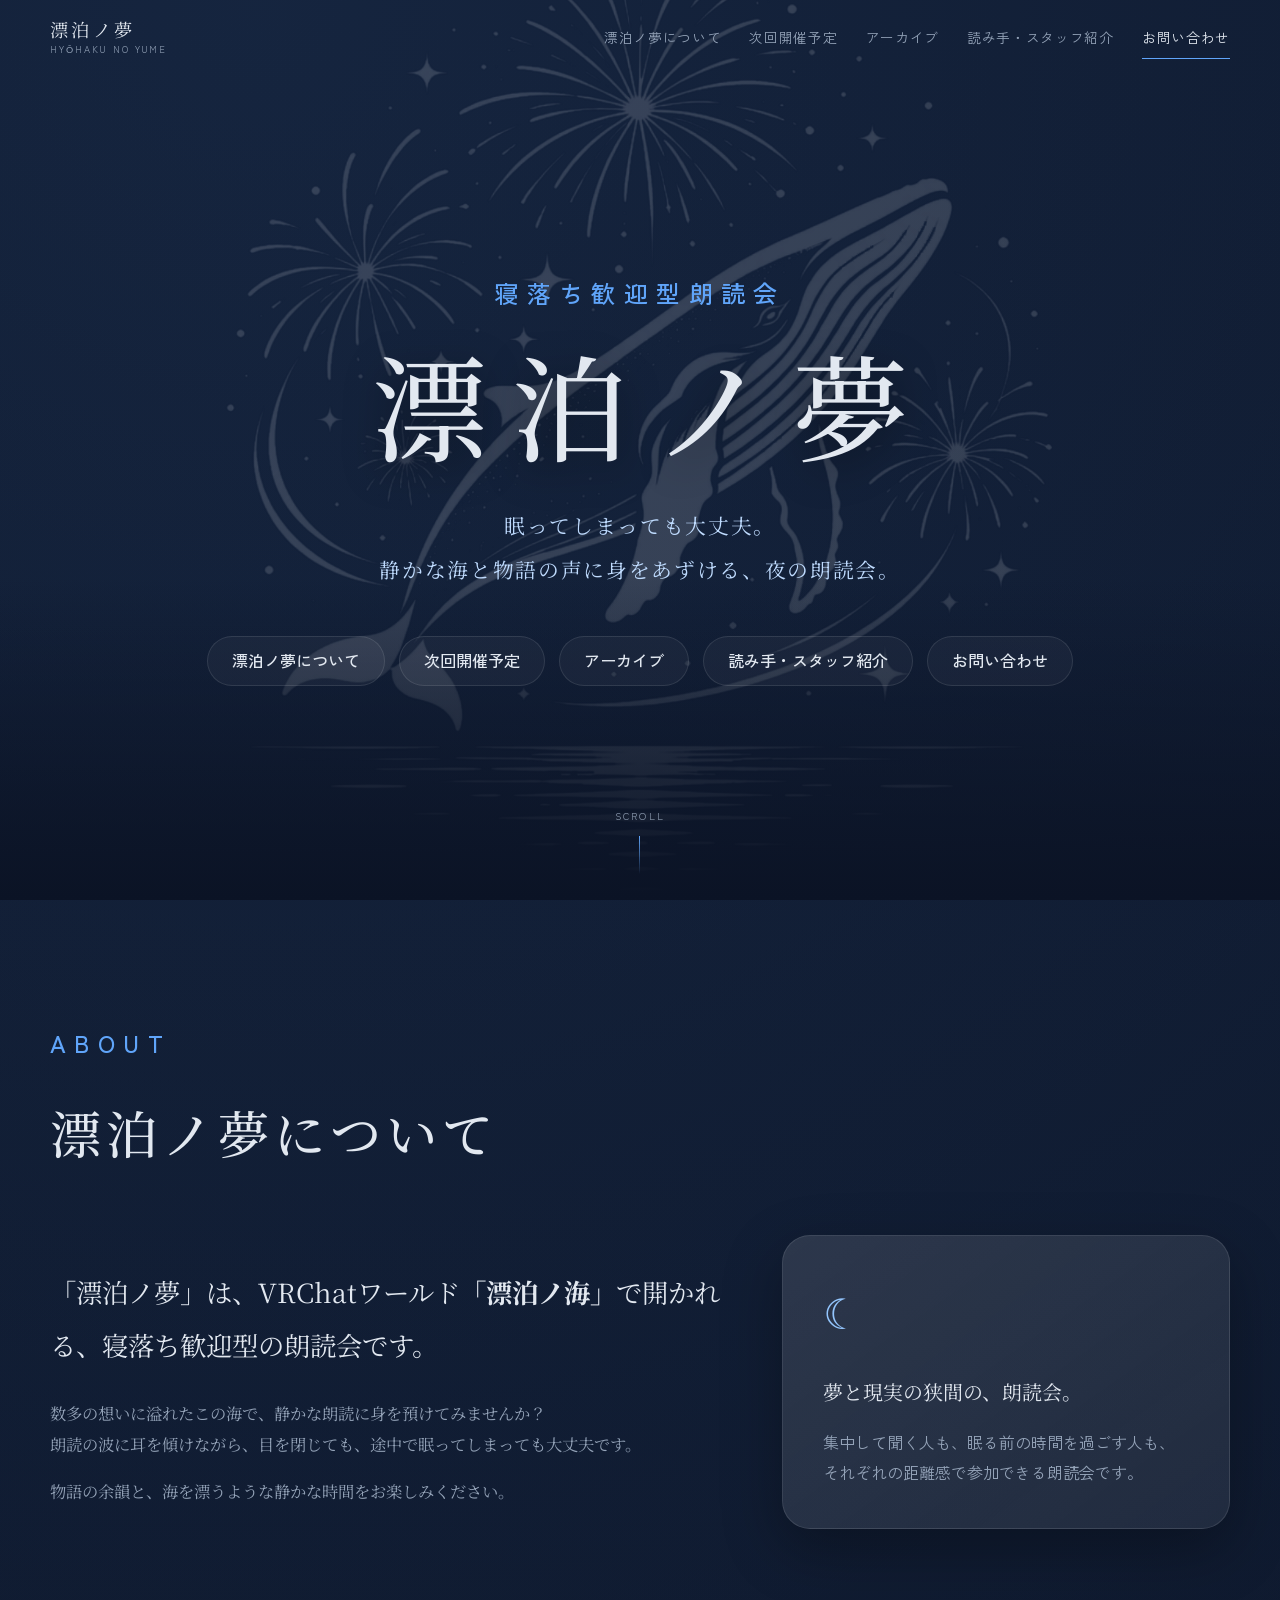
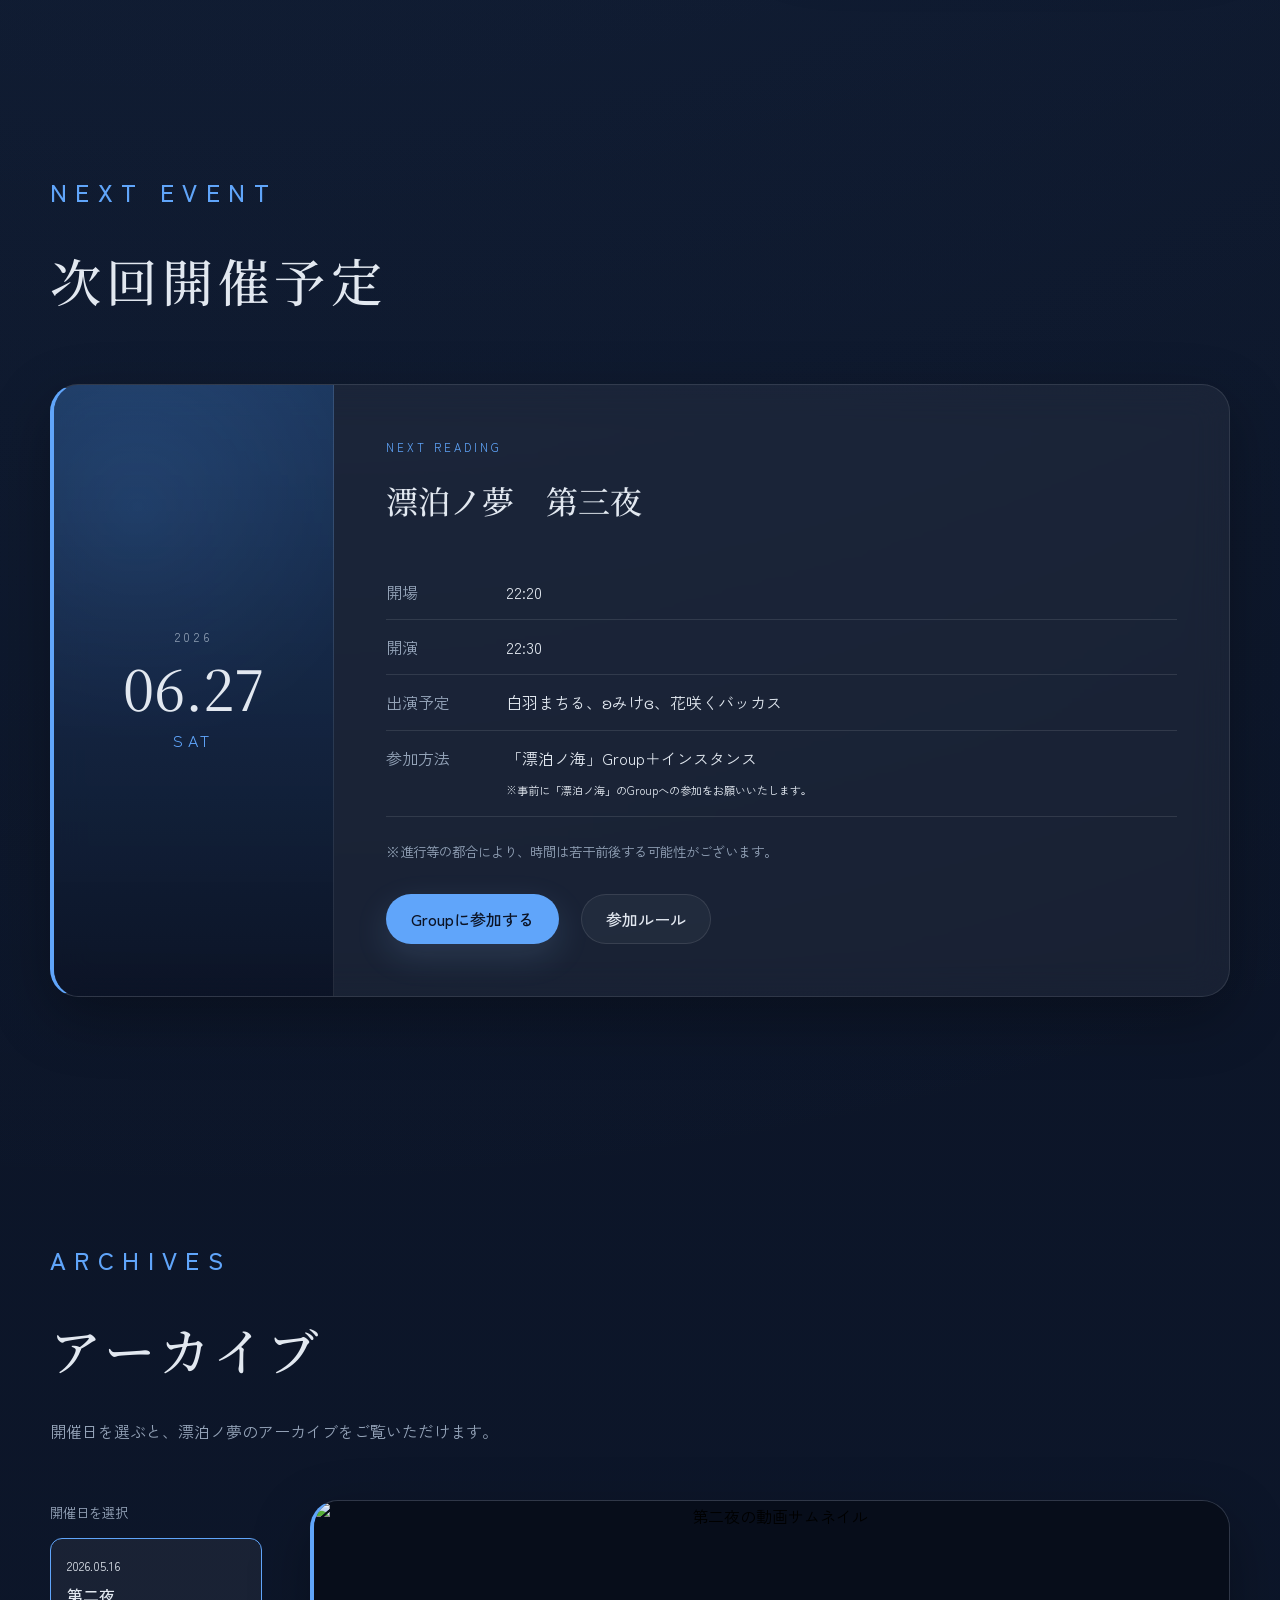
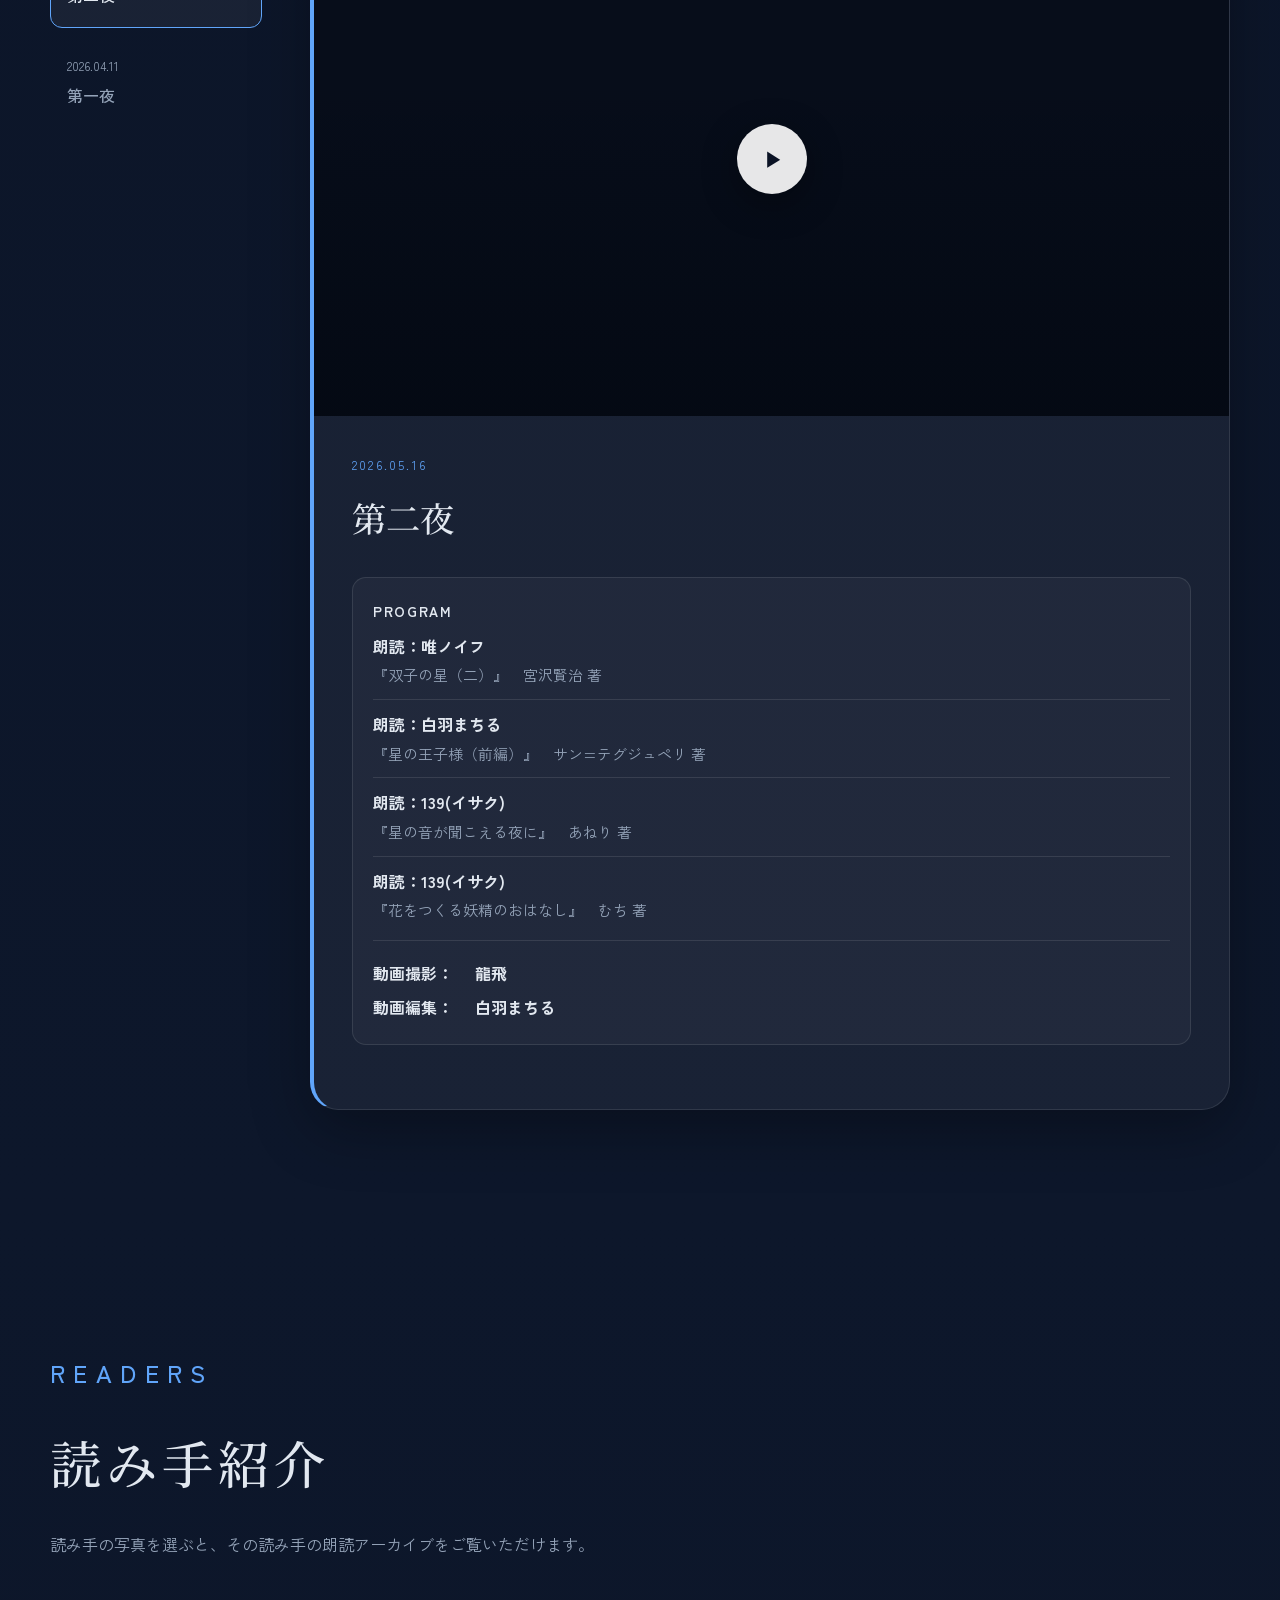
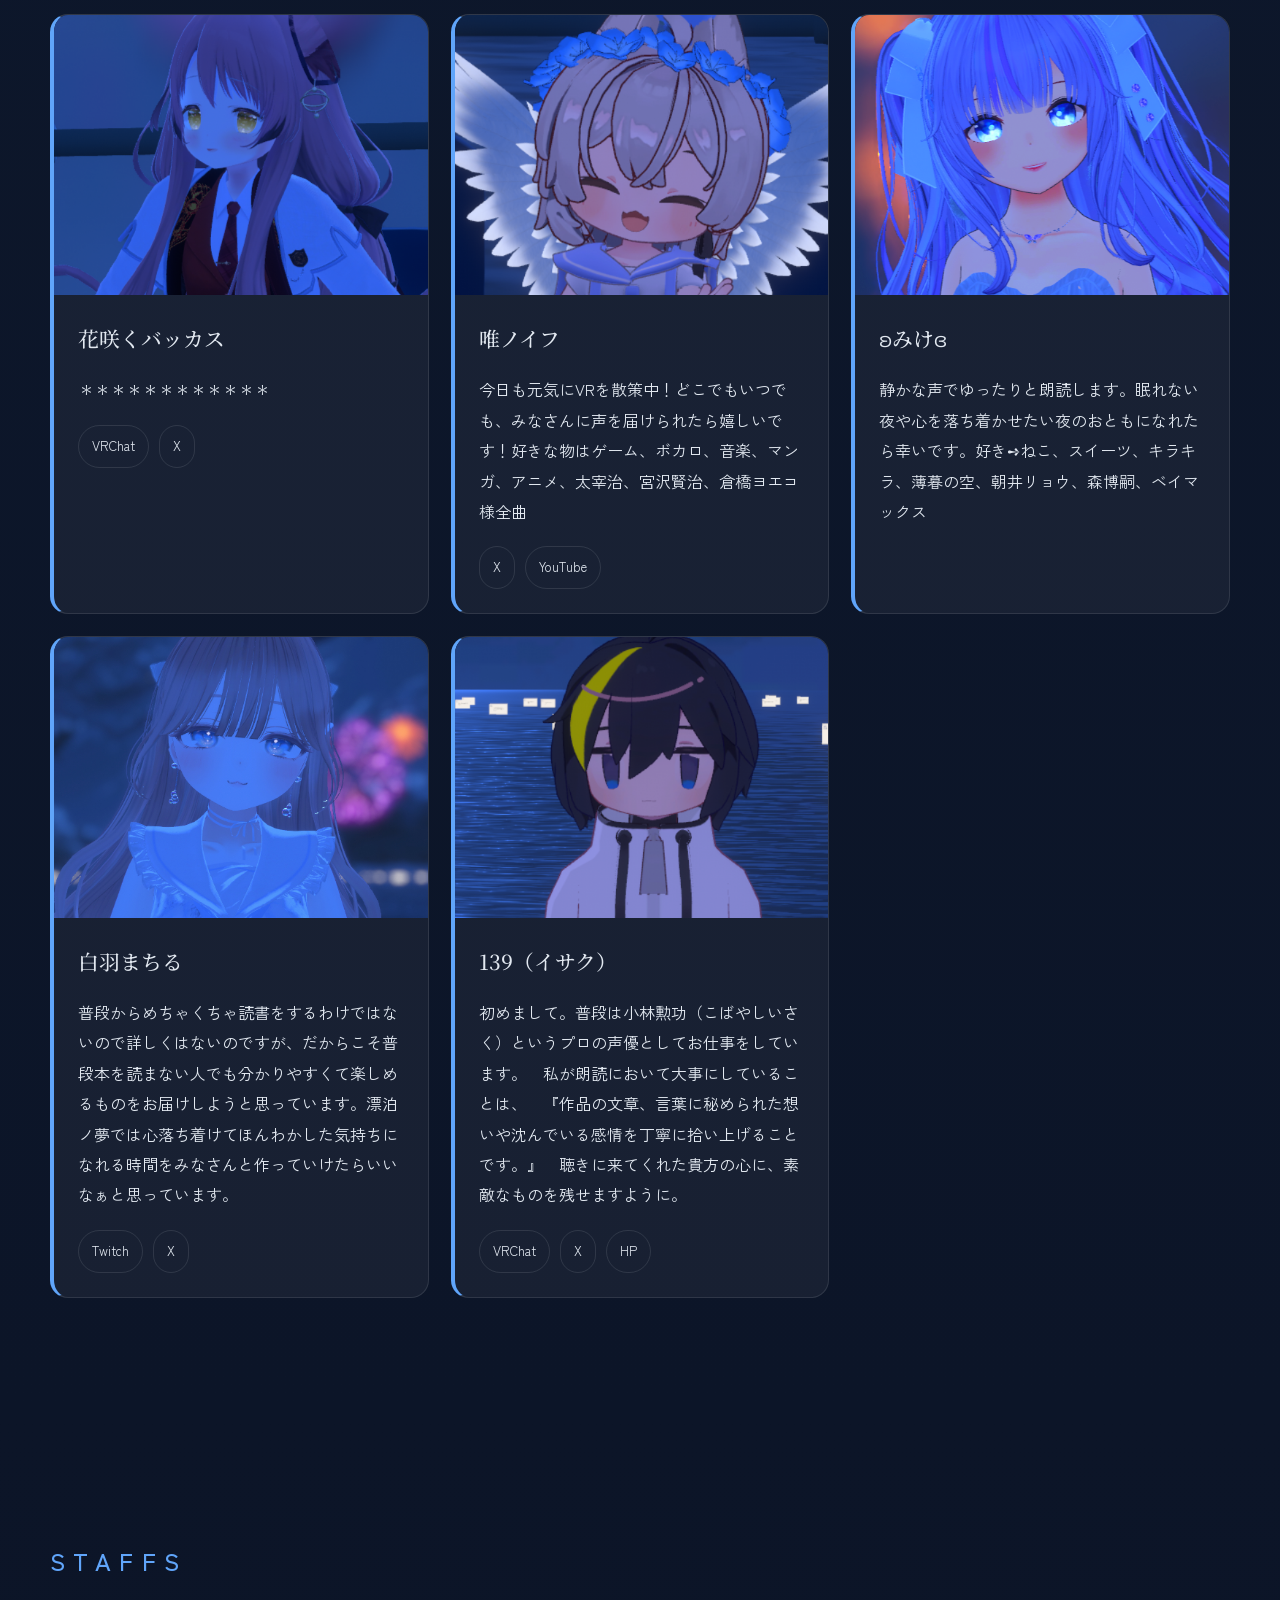
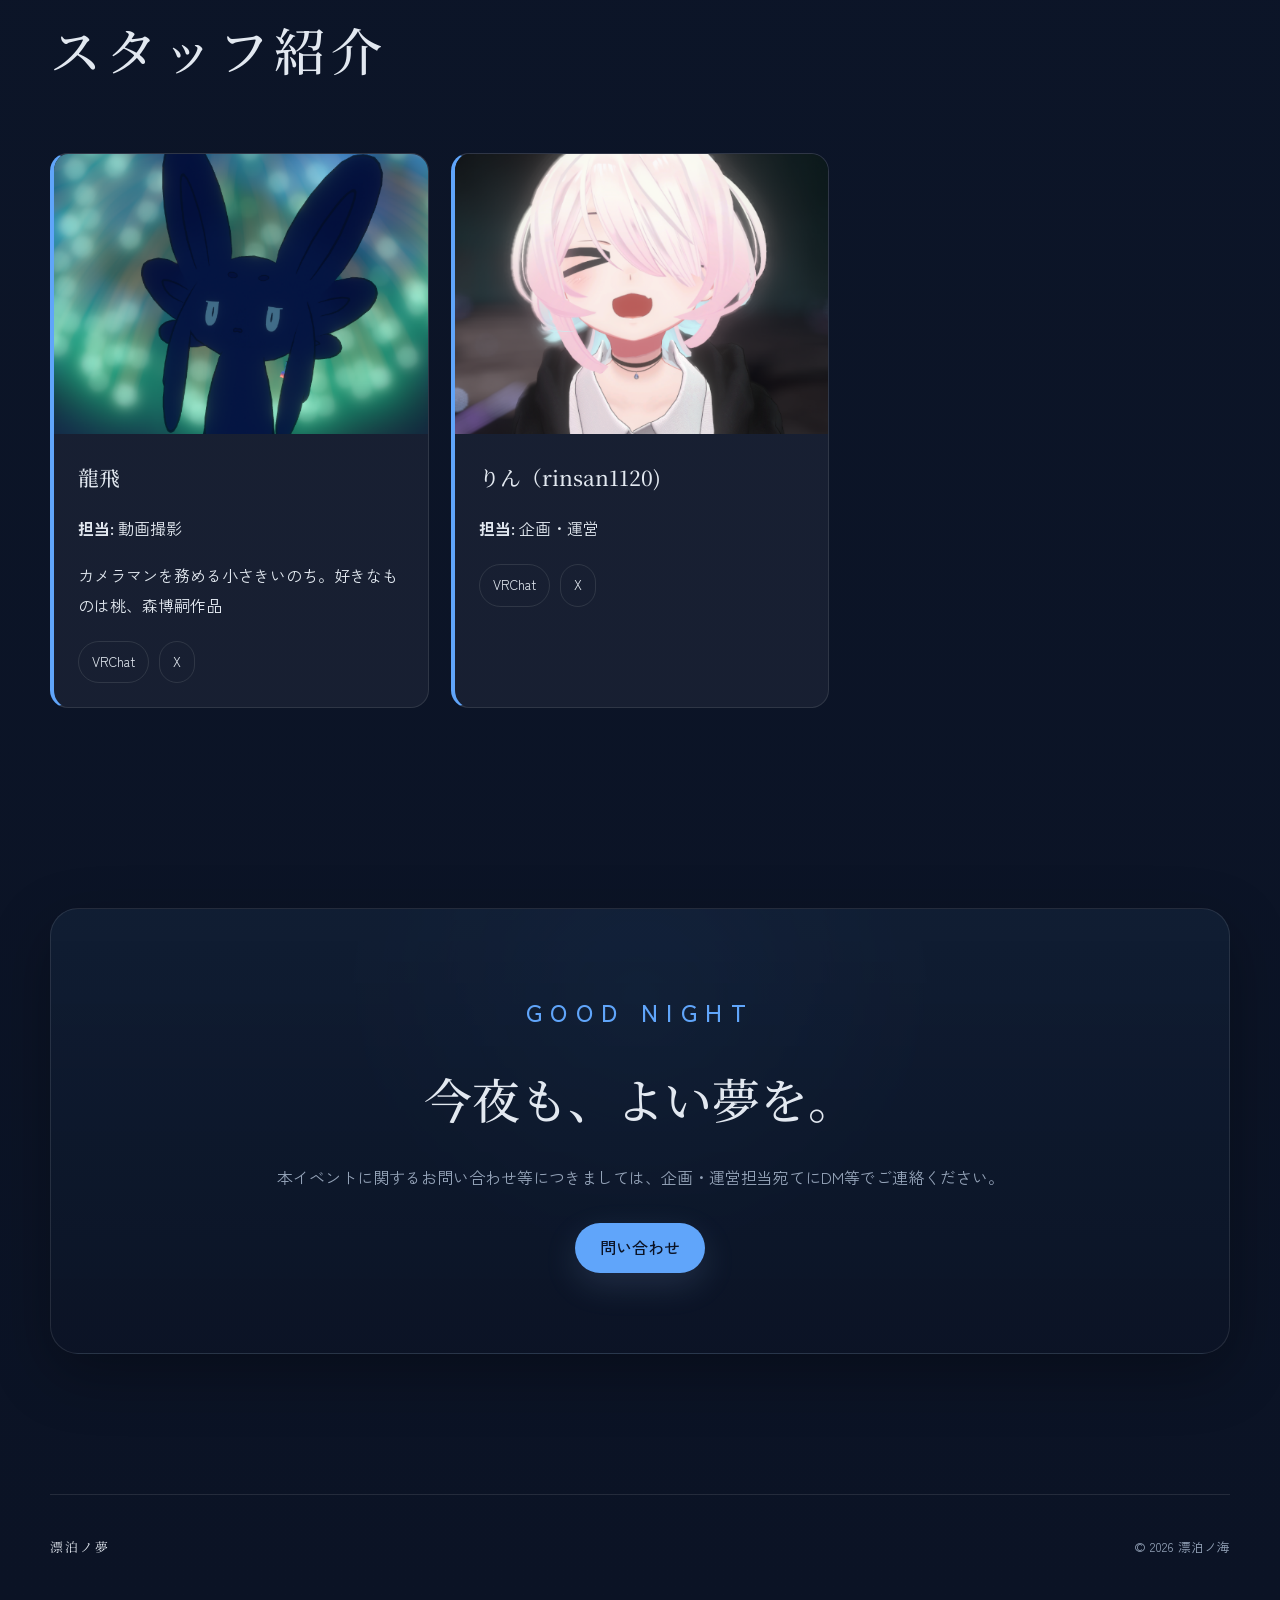
==== index.html @ 019c32ec "Update index.html" ====
<!DOCTYPE html>
<html lang="ja">
<head>
  <meta charset="UTF-8">
  <meta name="viewport" content="width=device-width, initial-scale=1">
  <meta name="description" content="寝落ち歓迎型朗読会『漂泊ノ夢』。VRChatの静かな夜に、物語と声を届ける朗読イベントです。">
  <meta name="theme-color" content="#08101f">

  <meta property="og:title" content="寝落ち歓迎型朗読会　漂泊ノ夢">
  <meta property="og:description" content="眠ってしまっても大丈夫。静かな夜に、物語と声を届ける朗読会。">
  <meta property="og:type" content="website">
  <meta property="og:image" content="assets/og-image.jpg">

  <title>寝落ち歓迎型朗読会　漂泊ノ夢</title>

  <link rel="preconnect" href="https://fonts.googleapis.com">
  <link rel="preconnect" href="https://fonts.gstatic.com" crossorigin>
  <link href="https://fonts.googleapis.com/css2?family=Noto+Serif+JP:wght@400;500;600&family=Zen+Kaku+Gothic+New:wght@400;500;700&display=swap" rel="stylesheet">

  <link rel="stylesheet" href="styles.css">
  <script type="module" src="script.js"></script>
</head>

<body>
  <header class="site-header" id="top">
    <div class="header-inner">
      <a class="site-logo" href="#top" aria-label="漂泊ノ夢 トップへ">
        <span class="site-logo__main">漂泊ノ夢</span>
        <span class="site-logo__sub">HYŌHAKU NO YUME</span>
      </a>

      <button
        class="menu-button"
        id="menuButton"
        type="button"
        aria-expanded="false"
        aria-controls="globalNav"
        aria-label="メニューを開く"
      >
        <span></span>
        <span></span>
        <span></span>
      </button>

      <nav class="global-nav" id="globalNav" aria-label="メインメニュー">
        <a href="#about">漂泊ノ夢について</a>
        <a href="#next-event">次回開催予定</a>
        <a href="#archives">アーカイブ</a>
        <a href="#casts">読み手・スタッフ紹介</a>
        <a href="#contact">お問い合わせ</a>
      </nav>
    </div>
  </header>

  <main id="main-content">
    <section class="hero" aria-labelledby="heroTitle">
    <img src="assets/logo.png" alt="" class="hero-logo-bg">
    <div class="hero__content">
        <p class="eyebrow">寝落ち歓迎型朗読会</p>

        <h1 id="heroTitle">漂泊ノ夢</h1>

        <p class="hero__copy">
        眠ってしまっても大丈夫。<br>
        静かな海と物語の声に身をあずける、夜の朗読会。
        </p>

        <div class="hero__actions">
        <a class="button button--ghost" href="#about">
            漂泊ノ夢について
        </a>          
        <a class="button button--ghost" href="#next-event">
            次回開催予定
        </a>

        <a class="button button--ghost" href="#archives">
            アーカイブ
        </a>

        <a class="button button--ghost" href="#casts">
            読み手・スタッフ紹介
        </a>

        <a class="button button--ghost" href="#contact">
            お問い合わせ
        </a>
        </div>
    </div>

    <a class="scroll-guide" href="#about" aria-label="朗読会についてへ移動">
        <span>SCROLL</span>
        <span class="scroll-guide__line"></span>
    </a>

    </section>

    <section class="section section--about reveal" id="about" aria-labelledby="aboutTitle">
      <div class="section-heading">
        <p class="section-heading__en">ABOUT</p>
        <h2 id="aboutTitle">漂泊ノ夢について</h2>
      </div>

      <div class="about-grid">
        <div class="about-copy">
          <p class="lead">
            「漂泊ノ夢」は、VRChatワールド<strong>「漂泊ノ海」</strong>で開かれる、寝落ち歓迎型の朗読会です。
          </p>
          <p>
            数多の想いに溢れたこの海で、静かな朗読に身を預けてみませんか？<br>
            朗読の波に耳を傾けながら、目を閉じても、途中で眠ってしまっても大丈夫です。
          </p>
          <p>
            物語の余韻と、海を漂うような静かな時間をお楽しみください。
          </p>
        </div>

        <div class="concept-card">
          <span class="concept-card__icon" aria-hidden="true">☾</span>
          <p class="concept-card__title">夢と現実の狭間の、朗読会。</p>
          <p>
            集中して聞く人も、眠る前の時間を過ごす人も、
            それぞれの距離感で参加できる朗読会です。
          </p>
        </div>
      </div>
    </section>

    <section class="section section--event reveal" id="next-event" aria-labelledby="eventTitle">
      <div class="section-heading">
        <p class="section-heading__en">NEXT EVENT</p>
        <h2 id="eventTitle">次回開催予定</h2>
      </div>

      <article class="event-card">
        <div class="event-card__date" aria-label="開催日">
          <span class="event-card__year">2026</span>
          <span class="event-card__day">06.27</span>
          <span class="event-card__weekday">SAT</span>
        </div>

        <div class="event-card__body">
          <p class="event-card__status">NEXT READING</p>
          <h3>漂泊ノ夢　第三夜</h3>

          <dl class="event-details">
            <div>
              <dt>開場</dt>
              <dd>22:20</dd>
            </div>
            <div>
              <dt>開演</dt>
              <dd>22:30</dd>
            </div>
            <div>
              <dt>出演予定</dt>
              <dd>白羽まちる、ʚみけɞ、花咲くバッカス</dd>
            </div>
            <div>
              <dt>参加方法</dt>
              <dd>「漂泊ノ海」Group＋インスタンス<br>
                <span class="subtitle">※事前に「漂泊ノ海」のGroupへの参加をお願いいたします。</span></dd>
            </div>
          </dl>

          <p class="event-card__note">
            ※進行等の都合により、時間は若干前後する可能性がございます。
          </p>

          <div class="event-card__actions">
            <a
              class="button button--primary"
              href="https://vrc.group/HYOHAK.5005"
              target="_blank"
              rel="noopener noreferrer"
            >
              Groupに参加する
            </a>
            <button
              class="button button--ghost"
              id="openRulesButton"
              type="button"
            >
              参加ルール
            </button>
          </div>
        </div>
      </article>
    </section>

    <section class="section section--archives reveal" id="archives" aria-labelledby="archivesTitle">
      <div class="section-heading">
        <p class="section-heading__en">ARCHIVES</p>
        <h2 id="archivesTitle">アーカイブ</h2>
        <p class="section-heading__description">
          開催日を選ぶと、漂泊ノ夢のアーカイブをご覧いただけます。
        </p>
      </div>

      <div class="archive-layout">
        <div class="archive-picker">
          <p class="archive-picker__label">開催日を選択</p>

          <div
            class="archive-list"
            id="archiveList"
            aria-label="過去イベント一覧"
          ></div>

          <div class="archive-scroll-guide" aria-hidden="true">
            <span>SCROLL</span>
            <span class="archive-scroll-guide__line"></span>
          </div>
        </div>

        <article class="archive-feature" id="archiveFeature">
          <button class="video-thumbnail" id="openVideoButton" type="button" aria-label="動画を再生">
            <img id="archiveThumbnail" src="" alt="">
            <span class="video-thumbnail__overlay"></span>
            <span class="video-thumbnail__play" aria-hidden="true">▶</span>
          </button>

          <div class="archive-feature__body">
            <p class="archive-feature__date" id="archiveDate"></p>
            <h3 id="archiveTitle"></h3>

            <div class="archive-program" id="archiveProgram"></div>
          </div>
        </article>
      </div>
    </section>

    <section class="section section--casts reveal" id="casts" aria-labelledby="castsTitle">
      <div class="section-heading">
        <p class="section-heading__en">READERS</p>
        <h2 id="castsTitle">読み手紹介</h2>
        <p class="section-heading__description">
          読み手の写真を選ぶと、その読み手の朗読アーカイブをご覧いただけます。
        </p>
      </div>

      <div class="cast-grid" id="castGrid"></div>
    </section>

    <section class="section section--staffs reveal" id="staffs" aria-labelledby="staffsTitle">
      <div class="section-heading">
        <p class="section-heading__en">STAFFS</p>
        <h2 id="staffsTitle">スタッフ紹介</h2>
      </div>

      <div class="staff-grid" id="staffGrid"></div>
    </section>

    <section class="section section--closing reveal" aria-labelledby="closingTitle" id="contact">
      <div class="closing-panel">
        <p class="section-heading__en">GOOD NIGHT</p>
        <h2 id="closingTitle">今夜も、よい夢を。</h2>
        <p>
          本イベントに関するお問い合わせ等につきましては、企画・運営担当宛てにDM等でご連絡ください。
        </p>
        <a
          class="button button--primary"
          href="https://x.com/rinsan11201"
          target="_blank"
          rel="noopener noreferrer"
        >
          問い合わせ
        </a>
      </div>
    </section>
  </main>

  <footer class="site-footer">
    <a href="#top">漂泊ノ夢</a>
    <p>© 2026 漂泊ノ海</p>
  </footer>

  <dialog class="video-modal" id="videoModal" aria-labelledby="videoModalTitle">
    <div class="video-modal__inner">
      <div class="video-modal__header">
        <h2 id="videoModalTitle">朗読会アーカイブ</h2>
        <button id="closeVideoButton" class="modal-close" type="button" aria-label="動画を閉じる">×</button>
      </div>
      <div class="video-frame">
        <iframe
          id="videoFrame"
          src=""
          title="漂泊ノ夢 朗読会アーカイブ"
          allow="accelerometer; autoplay; clipboard-write; encrypted-media; gyroscope; picture-in-picture; web-share"
          allowfullscreen
        ></iframe>
      </div>
    </div>
  </dialog>

  <dialog
    class="reader-archive-modal"
    id="readerArchiveModal"
    aria-labelledby="readerArchiveModalTitle"
  >
    <div class="reader-archive-modal__inner">
      <div class="reader-archive-modal__header">
        <h2 id="readerArchiveModalTitle"></h2>
        <button
          id="closeReaderArchiveButton"
          class="modal-close"
          type="button"
          aria-label="読み手別朗読アーカイブを閉じる"
        >
          ×
        </button>
      </div>

      <div
        class="reader-archive-player"
        id="readerArchivePlayer"
      ></div>

      <div
        class="reader-archive-detail"
        id="readerArchiveDetail"
      ></div>

      <div
        class="reader-archive-selector"
        id="readerArchiveSelector"
        hidden
      >
        <h3>朗読作品を選ぶ</h3>
        <div
          class="reader-archive-list"
          id="readerArchiveList"
        ></div>
      </div>
    </div>
  </dialog>

  <dialog
    class="rules-modal"
    id="rulesModal"
    aria-labelledby="rulesModalTitle"
  >
    <div class="rules-modal__inner">
      <div class="rules-modal__header">
        <div>
          <p class="rules-modal__eyebrow">PARTICIPATION RULES</p>
          <h2 id="rulesModalTitle">参加ルール</h2>
        </div>

        <button
          id="closeRulesButton"
          class="modal-close"
          type="button"
          aria-label="参加ルールを閉じる"
        >
          ×
        </button>
      </div>

      <div
        class="rules-modal__content"
        id="rulesModalContent"
      >
        <p class="rules-modal__loading">参加ルールを読み込んでいます。</p>
      </div>
    </div>
  </dialog>
</body>
</html>
---- styles.css ----
:root {
  /* 漂泊ノ海の既存サイトと共通の基本配色 */
  --bg-color: #0b1325;
  --text-main: #e2e8f0;
  --text-sub: #94a3b8;
  --accent-color: #60a5fa;
  --card-bg: rgba(255, 255, 255, 0.05);

  /* このサイト内で使用する別名 */
  --bg: var(--bg-color);
  --bg-soft: #101a2f;
  --panel: var(--card-bg);
  --panel-strong: #111c31;
  --text: var(--text-main);
  --line: rgba(255, 255, 255, 0.10);
  --accent: var(--accent-color);
  --accent-strong: #bfdbfe;
  --warm: #93c5fd;
  --shadow: 0 20px 60px rgba(0, 0, 0, 0.30);
  --radius-lg: 28px;
  --radius-md: 18px;
  --max-width: 1180px;
  --header-height: 76px;
}

* {
  box-sizing: border-box;
}

html {
  scroll-behavior: smooth;
  scroll-padding-top: calc(var(--header-height) + 24px);
}

body {
  margin: 0;
  background:
    radial-gradient(circle at 20% 0%, rgba(96, 165, 250, 0.12), transparent 35%),
    linear-gradient(180deg, var(--bg-color) 0%, #0d172b 55%, var(--bg-color) 100%);
  color: var(--text);
  font-family: "Zen Kaku Gothic New", sans-serif;
  line-height: 1.9;
}

body.menu-open {
  overflow: hidden;
}

a {
  color: inherit;
}

button,
select {
  font: inherit;
}

img {
  display: block;
  max-width: 100%;
}

.skip-link {
  position: fixed;
  top: 10px;
  left: 10px;
  z-index: 2000;
  padding: 10px 14px;
  transform: translateY(-160%);
  background: var(--text-main);
  color: var(--bg-color);
  border-radius: 8px;
}

.skip-link:focus {
  transform: translateY(0);
}

.site-header {
  position: fixed;
  top: 0;
  left: 0;
  width: 100%;
  z-index: 1000;
  height: var(--header-height);
  border-bottom: 1px solid transparent;
  transition: background 0.3s ease, border-color 0.3s ease, backdrop-filter 0.3s ease;
}

.site-header.is-scrolled {
  background: rgba(11, 19, 37, 0.86);
  border-color: var(--line);
  backdrop-filter: blur(18px);
}

.header-inner {
  width: min(calc(100% - 40px), var(--max-width));
  height: 100%;
  margin: 0 auto;
  display: flex;
  align-items: center;
  justify-content: space-between;
}

.site-logo {
  display: inline-flex;
  flex-direction: column;
  text-decoration: none;
  line-height: 1;
}

.site-logo__main {
  font-family: "Noto Serif JP", serif;
  font-size: 1.14rem;
  letter-spacing: 0.18em;
}

.site-logo__sub {
  margin-top: 7px;
  color: var(--text-sub);
  font-size: 0.58rem;
  letter-spacing: 0.22em;
}

.global-nav {
  display: flex;
  align-items: center;
  gap: 28px;
}

.global-nav a {
  position: relative;
  color: var(--text-sub);
  font-size: 0.86rem;
  text-decoration: none;
  letter-spacing: 0.05em;
  transition: color 0.25s ease;
}

.global-nav a::after {
  content: "";
  position: absolute;
  left: 0;
  bottom: -8px;
  width: 100%;
  height: 1px;
  background: var(--accent);
  transform: scaleX(0);
  transform-origin: right;
  transition: transform 0.25s ease;
}

.global-nav a:hover,
.global-nav a:focus-visible,
.global-nav a.is-active {
  color: var(--text);
}

.global-nav a:hover::after,
.global-nav a:focus-visible::after,
.global-nav a.is-active::after {
  transform: scaleX(1);
  transform-origin: left;
}

.menu-button {
  display: none;
  width: 44px;
  height: 44px;
  padding: 10px;
  border: 0;
  background: transparent;
  cursor: pointer;
}

.menu-button span {
  display: block;
  width: 100%;
  height: 1px;
  margin: 6px 0;
  background: var(--text);
  transition: transform 0.25s ease, opacity 0.25s ease;
}

.hero {
  position: relative;
  min-height: 100svh;
  display: grid;
  place-items: center;
  overflow: hidden;
  padding: calc(var(--header-height) + 70px) 24px 90px;
  isolation: isolate;
}
.text-rule-sub {
  color: var(--accent-strong);
  font-weight: 700;
  text-decoration: underline;
  text-underline-offset: 0.18em;
}
.hero::after {
  content: "";
  position: absolute;
  left: 0;
  right: 0;
  bottom: 0;
  height: 36%;
  z-index: 1;
  pointer-events: none;
  background: linear-gradient(180deg, transparent, var(--bg));
}

.hero-logo-bg {
  position: absolute;
  top: 50%;
  left: 50%;
  transform: translate(-50%, -50%) ; /* 中央に配置して大きめに */
  opacity: 0.15; /* 薄くしてタイトルを読みやすく */
  pointer-events: none; /* 背景画像をクリックできなくする */
  z-index: 0; /* hero__content の背後 */
  max-width: 90%;
  height: auto;
}

.hero__glow {
  position: absolute;
  z-index: -1;
  border-radius: 50%;
  filter: blur(20px);
  opacity: 0.25;
}

.hero__glow--one {
  width: 420px;
  height: 420px;
  top: 18%;
  left: 8%;
  background: var(--accent-color);
}

.hero__glow--two {
  width: 300px;
  height: 300px;
  right: 10%;
  bottom: 12%;
  background: #3b82f6;
}

.hero__content {
  position: relative;
  z-index: 2;
  width: min(920px, 100%);
  text-align: center;
}

.scroll-guide {
  z-index: 2;
}

.subtitle {
  font-size: 0.7em; /* 元のサイズの70%に調整 */
  font-weight: normal; /* 必要に応じて太字を解除 */
}
.eyebrow,
.section-heading__en {
  margin: 0 0 18px;
  color: var(--accent);
  font-size: 1.5rem;
  font-weight: 500;
  letter-spacing: 0.35em;
}

.hero h1 {
  margin: 0;
  font-family: "Noto Serif JP", serif;
  font-size: clamp(3.4rem, 9vw, 7.4rem);
  font-weight: 500;
  letter-spacing: 0.22em;
  text-indent: 0.22em;
  line-height: 1.2;
  text-shadow: 0 10px 40px rgba(0, 0, 0, 0.45);
}

.hero__copy {
  margin: 32px 0 0;
  color: var(--accent-strong);
  font-family: "Noto Serif JP", serif;
  font-size: clamp(1rem, 2vw, 1.3rem);
  letter-spacing: 0.08em;
  line-height: 2.1;
}

.hero__actions {
  margin-top: 44px;
  display: flex;
  justify-content: center;
  flex-wrap: wrap;
  gap: 14px;
}

.button {
  display: inline-flex;
  min-height: 50px;
  align-items: center;
  justify-content: center;
  padding: 0 24px;
  border: 1px solid transparent;
  border-radius: 999px;
  text-decoration: none;
  font-weight: 500;
  cursor: pointer;
  transition: transform 0.2s ease, background 0.2s ease, border-color 0.2s ease;
}

.button:hover {
  transform: translateY(-2px);
}

.button--primary {
  background: var(--accent-strong);
  color: var(--bg-color);
  box-shadow: 0 12px 34px rgba(157, 201, 255, 0.14);
}

.button--primary:hover {
  background: var(--text-main);
}

.button--ghost {
  background: rgba(255, 255, 255, 0.04);
  color: var(--text);
  border-color: var(--line);
}

.button--ghost:hover {
  background: rgba(255, 255, 255, 0.09);
  border-color: rgba(255, 255, 255, 0.28);
}

.scroll-guide {
  position: absolute;
  bottom: 26px;
  display: flex;
  flex-direction: column;
  align-items: center;
  gap: 10px;
  color: var(--text-sub);
  font-size: 0.62rem;
  letter-spacing: 0.22em;
  text-decoration: none;
}

.scroll-guide__line {
  width: 1px;
  height: 38px;
  background: linear-gradient(var(--accent), transparent);
  animation: scrollLine 1.8s ease-in-out infinite;
}

@keyframes scrollLine {
  0%, 100% { opacity: 0.35; transform: scaleY(0.65); transform-origin: top; }
  50% { opacity: 1; transform: scaleY(1); }
}

.section {
  width: min(calc(100% - 40px), var(--max-width));
  margin: 0 auto;
  padding: 120px 0;
}

.section-heading {
  margin-bottom: 54px;
}

.section-heading h2 {
  margin: 0;
  font-family: "Noto Serif JP", serif;
  font-size: clamp(2rem, 4vw, 3.2rem);
  font-weight: 500;
  letter-spacing: 0.1em;
}

.section-heading__description {
  max-width: 620px;
  margin: 18px 0 0;
  color: var(--text-sub);
}

.about-grid {
  display: grid;
  grid-template-columns: 1.2fr 0.8fr;
  gap: 60px;
  align-items: center;
}

.about-copy {
  color: var(--text-sub);
  font-family: "Noto Serif JP", serif;
  font-size: 1.02rem;
}

.about-copy .lead {
  color: var(--text);
  font-size: clamp(1.2rem, 2.5vw, 1.65rem);
  line-height: 2;
}

.concept-card {
  padding: 40px;
  background: linear-gradient(145deg, rgba(255,255,255,0.07), rgba(255,255,255,0.025));
  border: 1px solid var(--line);
  border-radius: var(--radius-lg);
  box-shadow: var(--shadow);
}

.concept-card__icon {
  display: block;
  color: var(--warm);
  font-family: serif;
  font-size: 2.6rem;
}

.concept-card__title {
  margin: 18px 0 12px;
  color: var(--text);
  font-family: "Noto Serif JP", serif;
  font-size: 1.25rem;
}

.concept-card p:last-child {
  margin-bottom: 0;
  color: var(--text-sub);
}

.event-card {
  display: grid;
  grid-template-columns: 280px 1fr;
  overflow: hidden;
  background: var(--panel);
  border: 1px solid var(--line);
  border-radius: var(--radius-lg);
  box-shadow: var(--shadow);
  backdrop-filter: blur(18px);
}

.event-card__date {
  min-height: 100%;
  display: flex;
  flex-direction: column;
  align-items: center;
  justify-content: center;
  padding: 42px 24px;
  background:
    linear-gradient(rgba(30, 64, 111, 0.72), rgba(11, 19, 37, 0.92)),
    radial-gradient(circle at 30% 20%, rgba(96, 165, 250, 0.44), transparent 45%);
  border-right: 1px solid var(--line);
}

.event-card__year {
  color: var(--text-sub);
  font-size: 0.76rem;
  letter-spacing: 0.3em;
}

.event-card__day {
  margin: 10px 0;
  font-family: "Noto Serif JP", serif;
  font-size: 3.5rem;
  line-height: 1;
}

.event-card__weekday {
  color: var(--accent);
  letter-spacing: 0.28em;
}

.event-card__body {
  padding: 52px;
}

.event-card__status {
  margin: 0 0 12px;
  color: var(--accent);
  font-size: 0.7rem;
  letter-spacing: 0.28em;
}

.event-card h3 {
  margin: 0 0 34px;
  font-family: "Noto Serif JP", serif;
  font-size: clamp(1.45rem, 2.5vw, 2rem);
  font-weight: 500;
}

.event-details {
  margin: 0;
}

.event-details div {
  display: grid;
  grid-template-columns: 120px 1fr;
  padding: 12px 0;
  border-bottom: 1px solid var(--line);
}

.event-details dt {
  color: var(--text-sub);
}

.event-details dd {
  margin: 0;
}

.event-card__note {
  margin: 22px 0 0;
  color: var(--text-sub);
  font-size: 0.84rem;
}

.event-card__actions {
  margin-top: 30px;
  display: flex;
  align-items: center;
  flex-wrap: wrap;
  gap: 22px;
}

.text-link {
  color: var(--accent);
  text-underline-offset: 5px;
}

.archive-layout {
  display: grid;
  grid-template-columns: 220px minmax(0, 1fr);
  gap: 40px;
  align-items: start;
}

.archive-picker {
  position: sticky;
  top: calc(var(--header-height) + 24px);
}

.archive-picker__label {
  margin: 0 0 12px;
  color: var(--text-sub);
  font-size: 0.84rem;
}

.archive-scroll-guide {
  display: none;
}

.archive-list {
  max-height: 520px;
  padding-right: 8px;
  display: flex;
  flex-direction: column;
  gap: 10px;
  overflow-y: auto;
  overscroll-behavior: contain;
  scrollbar-width: thin;
  scrollbar-color: var(--accent-color) rgba(255, 255, 255, 0.05);
}

.archive-list::-webkit-scrollbar {
  width: 6px;
}

.archive-list::-webkit-scrollbar-track {
  background: rgba(255, 255, 255, 0.05);
  border-radius: 999px;
}

.archive-list::-webkit-scrollbar-thumb {
  background: var(--accent-color);
  border-radius: 999px;
}

.archive-list::-webkit-scrollbar-thumb:hover {
  background: #93c5fd;
}

.archive-list button {
  width: 100%;
  padding: 16px;
  text-align: left;
  color: var(--text-sub);
  background: transparent;
  border: 1px solid transparent;
  border-radius: 12px;
  cursor: pointer;
  transition: background 0.2s ease, border-color 0.2s ease, color 0.2s ease;
}

.archive-list button:hover,
.archive-list button.is-active {
  color: var(--text);
  background: rgba(255,255,255,0.055);
  border-color: var(--line);
}

.archive-list button span {
  display: block;
}

.archive-list__date {
  font-size: 0.74rem;
}

.archive-list__title {
  margin-top: 3px;
  font-weight: 500;
}

.archive-feature {
  min-width: 0;
  overflow: hidden;
  background: var(--panel);
  border: 1px solid var(--line);
  border-radius: var(--radius-lg);
  box-shadow: var(--shadow);
}

.video-thumbnail {
  position: relative;
  width: 100%;
  aspect-ratio: 16 / 9;
  padding: 0;
  border: 0;
  background: #070d1a;
  cursor: pointer;
  overflow: hidden;
}

.video-thumbnail img {
  width: 100%;
  height: 100%;
  object-fit: cover;
  transition: transform 0.45s ease;
}

.video-thumbnail:hover img {
  transform: scale(1.035);
}

.video-thumbnail__overlay {
  position: absolute;
  inset: 0;
  background: linear-gradient(180deg, transparent 35%, rgba(3, 8, 17, 0.7));
}

.video-thumbnail__play {
  position: absolute;
  inset: 50% auto auto 50%;
  width: 70px;
  height: 70px;
  display: grid;
  place-items: center;
  padding-left: 5px;
  transform: translate(-50%, -50%);
  color: var(--bg-color);
  background: rgba(255, 255, 255, 0.9);
  border-radius: 50%;
  font-size: 1.25rem;
  box-shadow: 0 10px 35px rgba(0,0,0,0.35);
}

.archive-feature__body {
  padding: 38px;
}

.archive-feature__date {
  margin: 0 0 8px;
  color: var(--accent);
  font-size: 0.76rem;
  letter-spacing: 0.18em;
}

.archive-feature h3 {
  margin: 0;
  font-family: "Noto Serif JP", serif;
  font-size: clamp(1.45rem, 3vw, 2.15rem);
  font-weight: 500;
}

.archive-feature__body > p:not(.archive-feature__date) {
  color: var(--text-sub);
}

.archive-program {
  margin: 26px 0;
  padding: 20px;
  background: rgba(255,255,255,0.035);
  border: 1px solid var(--line);
  border-radius: 14px;
}

.archive-program h4 {
  margin: 0 0 10px;
  font-size: 0.86rem;
  letter-spacing: 0.12em;
}

.archive-program ul {
  margin: 0;
  padding: 0;
  list-style: none;
}

.program-item {
  padding: 12px 0;
  border-bottom: 1px solid var(--line);
}

.program-item:first-child {
  padding-top: 0;
}

.program-item:last-child {
  padding-bottom: 0;
  border-bottom: 0;
}
/*
.program-item__title {
  display: block;
  color: var(--text-main);
  font-weight: 500;
  line-height: 1.7;
  overflow-wrap: anywhere;
}*/

.program-item__reader {
  display: block;
  color: var(--text-main);
  font-size: 1rem;
  font-weight: 600;
  line-height: 1.6;
}

.program-item__work {
  display: block;
  margin-top: 4px;
  color: var(--text-sub);
  font-size: 0.93rem;
  line-height: 1.6;
}

.archive-video-staff {
  margin-top: 18px;
  padding-top: 16px;
  border-top: 1px solid var(--line);
}

.archive-video-staff dl {
  margin: 0;
}

.archive-video-staff dl > div {
  display: grid;
  grid-template-columns: 90px minmax(0, 1fr);
  gap: 12px;
  padding: 4px 0;
}

.archive-video-staff dt {
  color: var(--text-main);
  font-size: 1rem;
  font-weight: 600;
  line-height: 1.6;
}

.archive-video-staff dd {
  min-width: 0;
  margin: 0;
  color: var(--text-main);
  font-size: 1rem;
  font-weight: 600;
  line-height: 1.6;
  overflow-wrap: anywhere;
}

.cast-grid,
.staff-grid {
  display: grid;
  grid-template-columns: repeat(3, 1fr);
  gap: 22px;
}

.cast-card,
.staff-card {
  overflow: hidden;
  background: var(--panel);
  border: 1px solid var(--line);
  border-radius: var(--radius-md);
  transition: transform 0.25s ease, border-color 0.25s ease;
}

.cast-card:hover,
.staff-card:hover {
  transform: translateY(-5px);
  border-color: rgba(157, 201, 255, 0.35);
}

.cast-card__image,
.staff-card__image {
  position: relative;
  aspect-ratio: 4 / 3;
  overflow: hidden;
  background:
    radial-gradient(circle at 30% 20%, rgba(96, 165, 250, 0.30), transparent 38%),
    linear-gradient(145deg, #17233b, var(--bg-color));
}

.cast-card__image img,
.staff-card__image img {
  width: 100%;
  height: 100%;
  object-fit: cover;
}

.cast-card__archive-trigger {
  display: block;
  width: 100%;
  padding: 0;
  color: inherit;
  font: inherit;
  text-align: left;
  border: 0;
  cursor: pointer;
  appearance: none;
}

.cast-card__archive-trigger img {
  transition: transform 0.35s ease;
}

.cast-card__archive-overlay {
  position: absolute;
  inset: 0;
  background: rgba(8, 15, 29, 0.34);
  opacity: 0.18;
  transition: opacity 0.25s ease;
}

.cast-card__archive-icon {
  position: absolute;
  left: 50%;
  top: 50%;
  width: 54px;
  height: 54px;
  display: grid;
  place-items: center;
  color: var(--text-main);
  background: rgba(5, 12, 24, 0.66);
  border: 1px solid var(--line);
  border-radius: 50%;
  box-shadow: 0 12px 28px rgba(0, 0, 0, 0.28);
  opacity: 0.78;
  transform: translate(-50%, -50%);
  transition: opacity 0.25s ease, transform 0.25s ease;
}

.cast-card__archive-trigger:hover img {
  transform: scale(1.04);
}

.cast-card__archive-trigger:hover .cast-card__archive-overlay,
.cast-card__archive-trigger:focus-visible .cast-card__archive-overlay {
  opacity: 0.42;
}

.cast-card__archive-trigger:hover .cast-card__archive-icon,
.cast-card__archive-trigger:focus-visible .cast-card__archive-icon {
  opacity: 1;
  transform: translate(-50%, -50%) scale(1.05);
}

.cast-card__archive-trigger:focus-visible {
  outline: 3px solid var(--accent);
  outline-offset: -6px;
}

@media (hover: hover) {
  .cast-card__archive-overlay,
  .cast-card__archive-icon {
    opacity: 0;
  }
}

.cast-card__role {
  position: absolute;
  left: 16px;
  bottom: 16px;
  padding: 5px 10px;
  background: rgba(5, 12, 24, 0.78);
  border: 1px solid var(--line);
  border-radius: 999px;
  color: var(--accent-strong);
  font-size: 0.7rem;
  backdrop-filter: blur(10px);
}

.cast-card__body,
.staff-card__body {
  padding: 24px;
}

.cast-card h3,
.staff-card h3 {
  margin: 0;
  font-family: "Noto Serif JP", serif;
  font-size: 1.3rem;
  font-weight: 500;
}

.cast-card__reading {
  margin: 4px 0 0;
  color: var(--warm);
  font-size: 0.85rem;
}

.cast-card__profile {
  min-height: 6.2em;
  margin: 18px 0 0;
  color: var(--text-sub);
  font-size: 0.9rem;
}

.cast-card__links,
.staff-card__links {
  margin-top: 20px;
  display: flex;
  gap: 10px;
}

.social-link {
  display: inline-flex;
  align-items: center;
  justify-content: center;
  padding: 8px 13px;
  border: 1px solid var(--line);
  border-radius: 999px;
  color: var(--text);
  text-decoration: none;
  font-size: 0.82rem;
}

.social-link:hover {
  background: rgba(255,255,255,0.06);
}

.section--closing {
  padding-top: 80px;
  padding-bottom: 140px;
}

.closing-panel {
  padding: 80px 30px;
  text-align: center;
  background:
    linear-gradient(rgba(15, 29, 51, 0.88), rgba(11, 19, 37, 0.96)),
    radial-gradient(circle at 50% 20%, rgba(96, 165, 250, 0.34), transparent 42%);
  border: 1px solid var(--line);
  border-radius: var(--radius-lg);
  box-shadow: var(--shadow);
}

.closing-panel h2 {
  margin: 0;
  font-family: "Noto Serif JP", serif;
  font-size: clamp(2rem, 4vw, 3rem);
  font-weight: 500;
}

.closing-panel p:not(.section-heading__en) {
  margin: 18px auto 30px;
  color: var(--text-sub);
}

.site-footer {
  width: min(calc(100% - 40px), var(--max-width));
  margin: 0 auto;
  padding: 28px 0 40px;
  display: flex;
  align-items: center;
  justify-content: space-between;
  color: var(--text-sub);
  border-top: 1px solid var(--line);
  font-size: 0.8rem;
}

.site-footer a {
  color: var(--text);
  font-family: "Noto Serif JP", serif;
  text-decoration: none;
  letter-spacing: 0.16em;
}

.video-modal {
  width: min(980px, calc(100% - 30px));
  padding: 0;
  color: var(--text);
  background: var(--bg-color);
  border: 1px solid var(--line);
  border-radius: 20px;
  box-shadow: var(--shadow);
}

.video-modal::backdrop {
  background: rgba(0, 0, 0, 0.76);
  backdrop-filter: blur(8px);
}

.video-modal__inner {
  padding: 18px;
}

.video-modal__header {
  display: flex;
  align-items: center;
  justify-content: space-between;
  gap: 16px;
  padding: 0 0 14px;
}

.video-modal__header h2 {
  margin: 0;
  font-family: "Noto Serif JP", serif;
  font-size: 1rem;
  font-weight: 500;
}

.modal-close {
  width: 40px;
  height: 40px;
  color: var(--text);
  background: transparent;
  border: 1px solid var(--line);
  border-radius: 50%;
  cursor: pointer;
  font-size: 1.35rem;
}

.video-frame {
  aspect-ratio: 16 / 9;
  overflow: hidden;
  background: #000;
  border-radius: 12px;
}

.video-frame iframe {
  width: 100%;
  height: 100%;
  border: 0;
}

.reader-archive-modal {
  width: min(1040px, calc(100% - 30px));
  max-height: min(88vh, 860px);
  padding: 0;
  overflow: hidden;
  color: var(--text);
  background:
    linear-gradient(
      145deg,
      rgba(17, 28, 49, 0.98),
      rgba(11, 19, 37, 0.98)
    );
  border: 1px solid var(--line);
  border-radius: var(--radius-lg);
  box-shadow: var(--shadow);
}

.reader-archive-modal::backdrop {
  background: rgba(0, 0, 0, 0.76);
  backdrop-filter: blur(8px);
}

.reader-archive-modal__inner {
  box-sizing: border-box;
  max-height: min(88vh, 860px);
  padding: 20px 22px 22px;
  overflow-y: auto;
}

.reader-archive-modal__header {
  display: flex;
  align-items: center;
  justify-content: space-between;
  gap: 18px;
  margin-bottom: 14px;
}

.reader-archive-modal__header h2 {
  margin: 0;
  font-family: "Noto Serif JP", serif;
  font-size: clamp(1.4rem, 3vw, 2.05rem);
  font-weight: 500;
  letter-spacing: 0.08em;
}

.reader-archive-player {
  width: min(100%, 720px);
  margin: 0 auto;
  aspect-ratio: 16 / 9;
  overflow: hidden;
  background: rgba(3, 8, 17, 0.92);
  border: 1px solid var(--line);
  border-radius: 14px;
}

.reader-archive-player iframe,
.reader-archive-player__thumbnail,
.reader-archive-player__placeholder {
  width: 100%;
  height: 100%;
}

.reader-archive-player iframe {
  display: block;
  border: 0;
}

.reader-archive-player__thumbnail {
  position: relative;
  display: block;
  padding: 0;
  color: inherit;
  font: inherit;
  border: 0;
  cursor: pointer;
  appearance: none;
}

.reader-archive-player__thumbnail img {
  width: 100%;
  height: 100%;
  object-fit: cover;
}

.reader-archive-player__overlay {
  position: absolute;
  inset: 0;
  background: rgba(8, 15, 29, 0.34);
}

.reader-archive-player__play {
  position: absolute;
  left: 50%;
  top: 50%;
  width: 68px;
  height: 68px;
  display: grid;
  place-items: center;
  color: var(--text-main);
  background: rgba(5, 12, 24, 0.72);
  border: 1px solid var(--line);
  border-radius: 50%;
  transform: translate(-50%, -50%);
}

.reader-archive-player__thumbnail:focus-visible {
  outline: 3px solid var(--accent);
  outline-offset: -6px;
}

.reader-archive-player__placeholder,
.reader-archive-player__thumbnail-placeholder {
  display: grid;
  place-items: center;
  color: var(--text-sub);
  background:
    radial-gradient(circle at 50% 25%, rgba(96, 165, 250, 0.2), transparent 42%),
    rgba(255, 255, 255, 0.035);
}

.reader-archive-player__placeholder p {
  margin: 0;
  letter-spacing: 0.12em;
}

.reader-archive-detail {
  margin-top: 16px;
  padding: 16px 18px;
  background: rgba(255,255,255,0.035);
  border: 1px solid var(--line);
  border-radius: 14px;
}

.reader-archive-detail h3 {
  margin: 0 0 6px;
  color: var(--text-main);
  font-family: "Noto Serif JP", serif;
  font-size: clamp(1.2rem, 2.6vw, 1.65rem);
  font-weight: 500;
  line-height: 1.45;
  overflow-wrap: anywhere;
}

.reader-archive-detail p {
  margin: 0;
  color: var(--text-sub);
  line-height: 1.55;
  overflow-wrap: anywhere;
}

.reader-archive-detail p + p {
  margin-top: 2px;
}

.reader-archive-selector {
  margin-top: 16px;
  padding-top: 14px;
  border-top: 1px solid var(--line);
}

.reader-archive-selector h3 {
  margin: 0 0 10px;
  color: var(--text-main);
  font-size: 0.9rem;
  font-weight: 600;
  letter-spacing: 0.1em;
}

.reader-archive-list {
  display: flex;
  gap: 16px;
  padding: 2px 2px 12px;
  overflow-x: auto;
  overscroll-behavior-inline: contain;
  scroll-behavior: smooth;
  scroll-snap-type: x mandatory;
  scrollbar-width: thin;
  touch-action: pan-x;
}

.reader-archive-card {
  width: clamp(190px, 24vw, 240px);
  flex: 0 0 auto;
  padding: 10px;
  color: var(--text);
  font: inherit;
  text-align: left;
  background: rgba(255,255,255,0.035);
  border: 1px solid var(--line);
  border-radius: 14px;
  cursor: pointer;
  scroll-snap-align: start;
  transition: background 0.25s ease, border-color 0.25s ease, transform 0.25s ease;
}

.reader-archive-card:hover,
.reader-archive-card.is-active {
  background: rgba(255,255,255,0.065);
}

.reader-archive-card.is-active {
  border-color: var(--accent);
  transform: translateY(-2px);
}

.reader-archive-card:focus-visible {
  outline: 3px solid var(--accent);
  outline-offset: 3px;
}

.reader-archive-card__thumbnail {
  position: relative;
  aspect-ratio: 16 / 9;
  display: block;
  overflow: hidden;
  margin-bottom: 10px;
  background: rgba(3, 8, 17, 0.92);
  border-radius: 10px;
}

.reader-archive-card__thumbnail img {
  width: 100%;
  height: 100%;
  object-fit: cover;
}

.reader-archive-card__placeholder {
  width: 100%;
  height: 100%;
  display: grid;
  place-items: center;
  color: var(--text-sub);
  font-size: 0.78rem;
  background:
    radial-gradient(circle at 50% 20%, rgba(96, 165, 250, 0.22), transparent 44%),
    rgba(255, 255, 255, 0.04);
}

.reader-archive-card__title,
.reader-archive-card__author,
.reader-archive-card__event {
  display: block;
  overflow-wrap: anywhere;
}

.reader-archive-card__title {
  color: var(--text-main);
  font-weight: 600;
  line-height: 1.55;
}

.reader-archive-card__author,
.reader-archive-card__event {
  color: var(--text-sub);
  font-size: 0.82rem;
  line-height: 1.55;
}

.reader-archive-card__event {
  margin-top: 6px;
}

.rules-modal {
  width: min(760px, calc(100% - 30px));
  max-height: min(82vh, 760px);
  padding: 0;
  color: var(--text);
  background:
    linear-gradient(
      145deg,
      rgba(17, 28, 49, 0.98),
      rgba(11, 19, 37, 0.98)
    );
  border: 1px solid var(--line);
  border-radius: var(--radius-lg);
  box-shadow: var(--shadow);
  opacity: 0;
  transform: scale(0.94) translateY(12px);
  transition:
    opacity 0.28s ease,
    transform 0.28s ease;
}

.rules-modal.is-visible {
  opacity: 1;
  transform: scale(1) translateY(0);
}

.rules-modal::backdrop {
  background: rgba(0, 0, 0, 0);
  backdrop-filter: blur(0);
  transition:
    background 0.28s ease,
    backdrop-filter 0.28s ease;
}

.rules-modal.is-visible::backdrop {
  background: rgba(0, 0, 0, 0.74);
  backdrop-filter: blur(8px);
}

.rules-modal__inner {
  max-height: min(82vh, 760px);
  display: flex;
  flex-direction: column;
}

.rules-modal__header {
  flex: 0 0 auto;
  display: flex;
  align-items: flex-start;
  justify-content: space-between;
  gap: 20px;
  padding: 26px 28px 20px;
  border-bottom: 1px solid var(--line);
}

.rules-modal__header h2 {
  margin: 0;
  font-family: "Noto Serif JP", serif;
  font-size: clamp(1.4rem, 3vw, 2rem);
  font-weight: 500;
  letter-spacing: 0.08em;
}

.rules-modal__eyebrow {
  margin: 0 0 6px;
  color: var(--accent);
  font-size: 0.68rem;
  letter-spacing: 0.22em;
}

.rules-modal__content {
  min-height: 160px;
  padding: 26px 28px 34px;
  overflow-y: auto;
  color: var(--text-sub);
}

.rules-modal__content h3 {
  margin: 28px 0 10px;
  color: var(--text);
  font-family: "Noto Serif JP", serif;
  font-size: 1.1rem;
  font-weight: 500;
}

.rules-modal__content h3:first-child {
  margin-top: 0;
}

.rules-modal__content p {
  margin: 0 0 18px;
}

.participation-rules p {
  white-space: pre-line;
}

.rules-modal__content ul,
.rules-modal__content ol {
  margin: 0 0 22px;
  padding-left: 1.5em;
}

.rules-modal__content li + li {
  margin-top: 8px;
}

.rules-modal__loading,
.rules-modal__error {
  margin: 0;
  text-align: center;
}

.rules-modal__error {
  color: #fca5a5;
}

.reveal {
  opacity: 0;
  transform: translateY(26px);
  transition: opacity 0.8s ease, transform 0.8s ease;
}

.reveal.is-visible {
  opacity: 1;
  transform: translateY(0);
}

@media (max-width: 900px) {
  .menu-button {
    display: block;
  }

  .menu-button[aria-expanded="true"] span:nth-child(1) {
    transform: translateY(7px) rotate(45deg);
  }

  .menu-button[aria-expanded="true"] span:nth-child(2) {
    opacity: 0;
  }

  .menu-button[aria-expanded="true"] span:nth-child(3) {
    transform: translateY(-7px) rotate(-45deg);
  }

  .global-nav {
    position: fixed;
    inset: var(--header-height) 0 0;
    display: flex;
    flex-direction: column;
    justify-content: center;
    gap: 28px;
    background: rgba(11, 19, 37, 0.97);
    backdrop-filter: blur(18px);
    opacity: 0;
    visibility: hidden;
    transform: translateY(-12px);
    transition: opacity 0.25s ease, visibility 0.25s ease, transform 0.25s ease;
  }

  .global-nav.is-open {
    opacity: 1;
    visibility: visible;
    transform: translateY(0);
  }

  .global-nav a {
    font-size: 1rem;
  }

  .about-grid,
  .archive-layout {
    grid-template-columns: 1fr;
  }

  .archive-layout {
    width: 100%;
    min-width: 0;
    grid-template-columns: minmax(0, 1fr);
  }

  .archive-picker {
    position: static;
    min-width: 0;
    width: 100%;
  }

  .archive-list,
  .archive-feature {
    width: 100%;
    min-width: 0;
    max-width: 100%;
  }

  .event-card {
    grid-template-columns: 1fr;
  }

  .event-card__date {
    min-height: 210px;
    border-right: 0;
    border-bottom: 1px solid var(--line);
  }

  .archive-list {
    width: 100%;
    max-height: none;
    padding-right: 0;
    padding-bottom: 10px;
    flex-direction: row;
    flex-wrap: nowrap;
    overflow-x: auto;
    overflow-y: hidden;
    overscroll-behavior-inline: contain;
    -webkit-overflow-scrolling: touch;
    touch-action: pan-x;
    scroll-behavior: smooth;
    scroll-snap-type: x mandatory;
  }

  .archive-list button {
    width: auto;
    min-width: 180px;
    flex: 0 0 clamp(180px, 58vw, 240px);
    scroll-snap-align: start;
  }

  .archive-list::-webkit-scrollbar {
    height: 4px;
  }

  .archive-scroll-guide {
    margin-top: 6px;
    display: flex;
    align-items: center;
    justify-content: flex-end;
    gap: 10px;
    color: var(--text-sub);
    font-size: 0.62rem;
    letter-spacing: 0.22em;
  }

  .archive-scroll-guide__line {
    width: 38px;
    height: 1px;
    background: linear-gradient(90deg, var(--accent), transparent);
    animation: archiveScrollLine 1.8s ease-in-out infinite;
  }

  .cast-grid,
  .staff-grid {
    display: flex;
    flex-wrap: nowrap;
    gap: 20px;
    padding-bottom: 10px;
    overflow-x: auto;
    overscroll-behavior-inline: contain;
    scroll-behavior: smooth;
    scroll-snap-type: x mandatory;
    scrollbar-width: thin;
  }

  .cast-card,
  .staff-card {
    width: clamp(220px, 70vw, 280px);
    flex: 0 0 auto;
    scroll-snap-align: start;
  }
}

@keyframes archiveScrollLine {
  0%, 100% { opacity: 0.35; transform: scaleX(0.65); transform-origin: left; }
  50% { opacity: 1; transform: scaleX(1); }
}

@media (max-width: 620px) {
  :root {
    --header-height: 68px;
  }

  .header-inner,
  .section,
  .site-footer {
    width: min(calc(100% - 28px), var(--max-width));
  }

  .hero {
    padding-inline: 16px;
  }

  .hero h1 {
    font-size: clamp(3rem, 18vw, 4.8rem);
    letter-spacing: 0.12em;
    text-indent: 0.12em;
  }

  .hero__copy br {
    display: none;
  }

  .hero__actions {
    align-items: stretch;
    flex-direction: column;
  }

  .button {
    width: 100%;
  }

  .section {
    padding: 86px 0;
  }

  .section-heading {
    margin-bottom: 36px;
  }

  .concept-card,
  .event-card__body,
  .archive-feature__body {
    padding: 26px 22px;
  }

  .event-details div {
    grid-template-columns: 86px 1fr;
  }

  .event-card__actions {
    align-items: stretch;
    flex-direction: column;
  }

  .rules-modal {
    width: calc(100% - 24px);
    max-height: 88svh;
    border-radius: 20px;
  }

  .reader-archive-modal {
    width: calc(100% - 24px);
    max-height: 88svh;
    border-radius: 20px;
  }

  .reader-archive-modal__inner {
    max-height: 88svh;
    padding: 16px;
  }

  .reader-archive-modal__header {
    gap: 12px;
  }

  .reader-archive-player__play {
    width: 58px;
    height: 58px;
  }

  .reader-archive-detail {
    padding: 16px;
  }

  .reader-archive-card {
    width: clamp(174px, 62vw, 230px);
  }

  .rules-modal__inner {
    max-height: 88svh;
  }

  .rules-modal__header {
    padding: 20px 18px 16px;
  }

  .rules-modal__content {
    padding: 20px 18px 26px;
  }

  .video-thumbnail__play {
    width: 58px;
    height: 58px;
  }

  .cast-card__profile {
    min-height: 0;
  }

  .site-footer {
    align-items: flex-start;
    flex-direction: column;
    gap: 8px;
  }
}

@media (prefers-reduced-motion: reduce) {
  html {
    scroll-behavior: auto;
  }

  *,
  *::before,
  *::after {
    animation-duration: 0.01ms !important;
    animation-iteration-count: 1 !important;
    transition-duration: 0.01ms !important;
  }

  .reveal {
    opacity: 1;
    transform: none;
  }

}


/* 漂泊ノ海の既存サイトと共通するカード表現 */
.concept-card,
.event-card,
.archive-feature,
.cast-card,
.staff-card,
.closing-panel {
  background-color: var(--card-bg);
}

.event-card,
.archive-feature,
.cast-card,
.staff-card {
  border-left: 4px solid var(--accent-color);
}

.button--primary {
  background-color: var(--accent-color);
  color: var(--bg-color);
}

.button--primary:hover {
  background-color: #93c5fd;
}

.social-link:hover,
.archive-list button:hover,
.archive-list button.is-active {
  border-color: var(--accent-color);
}

::selection {
  background: rgba(96, 165, 250, 0.35);
  color: var(--text-main);
}
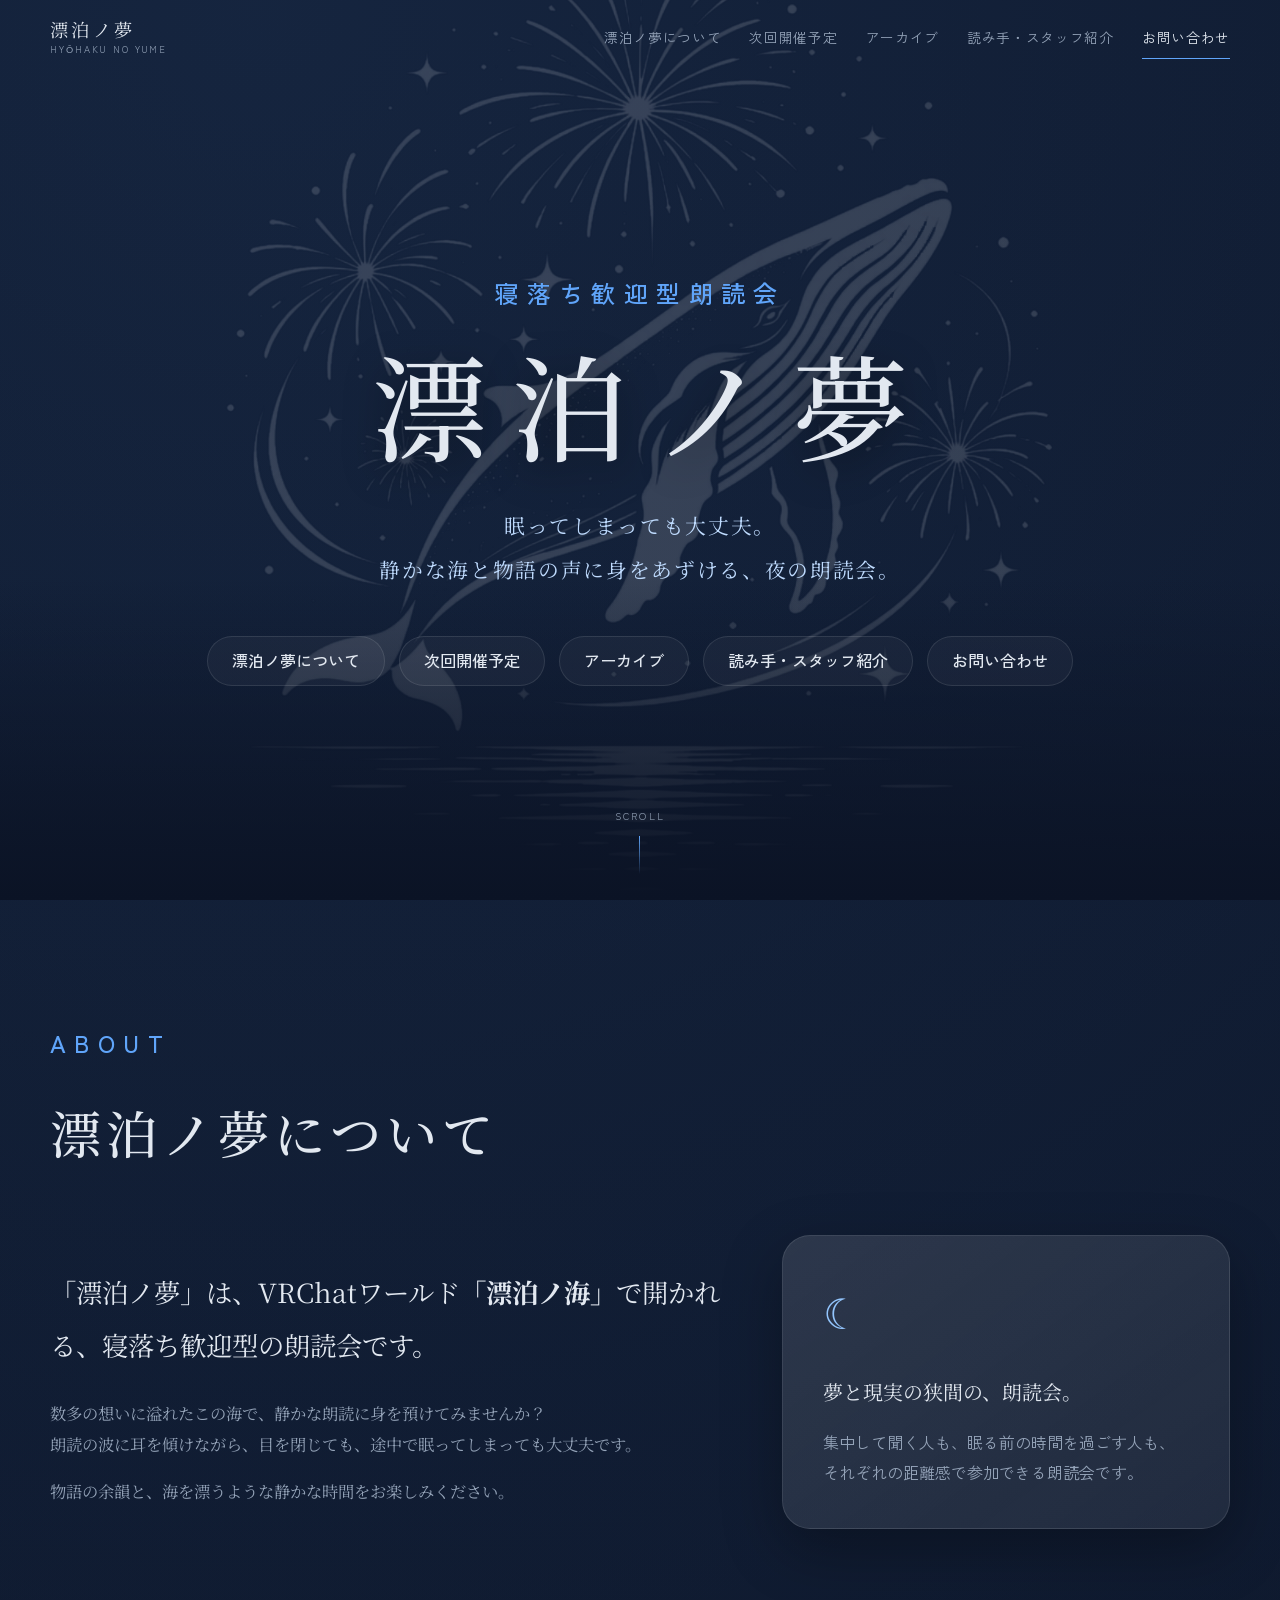
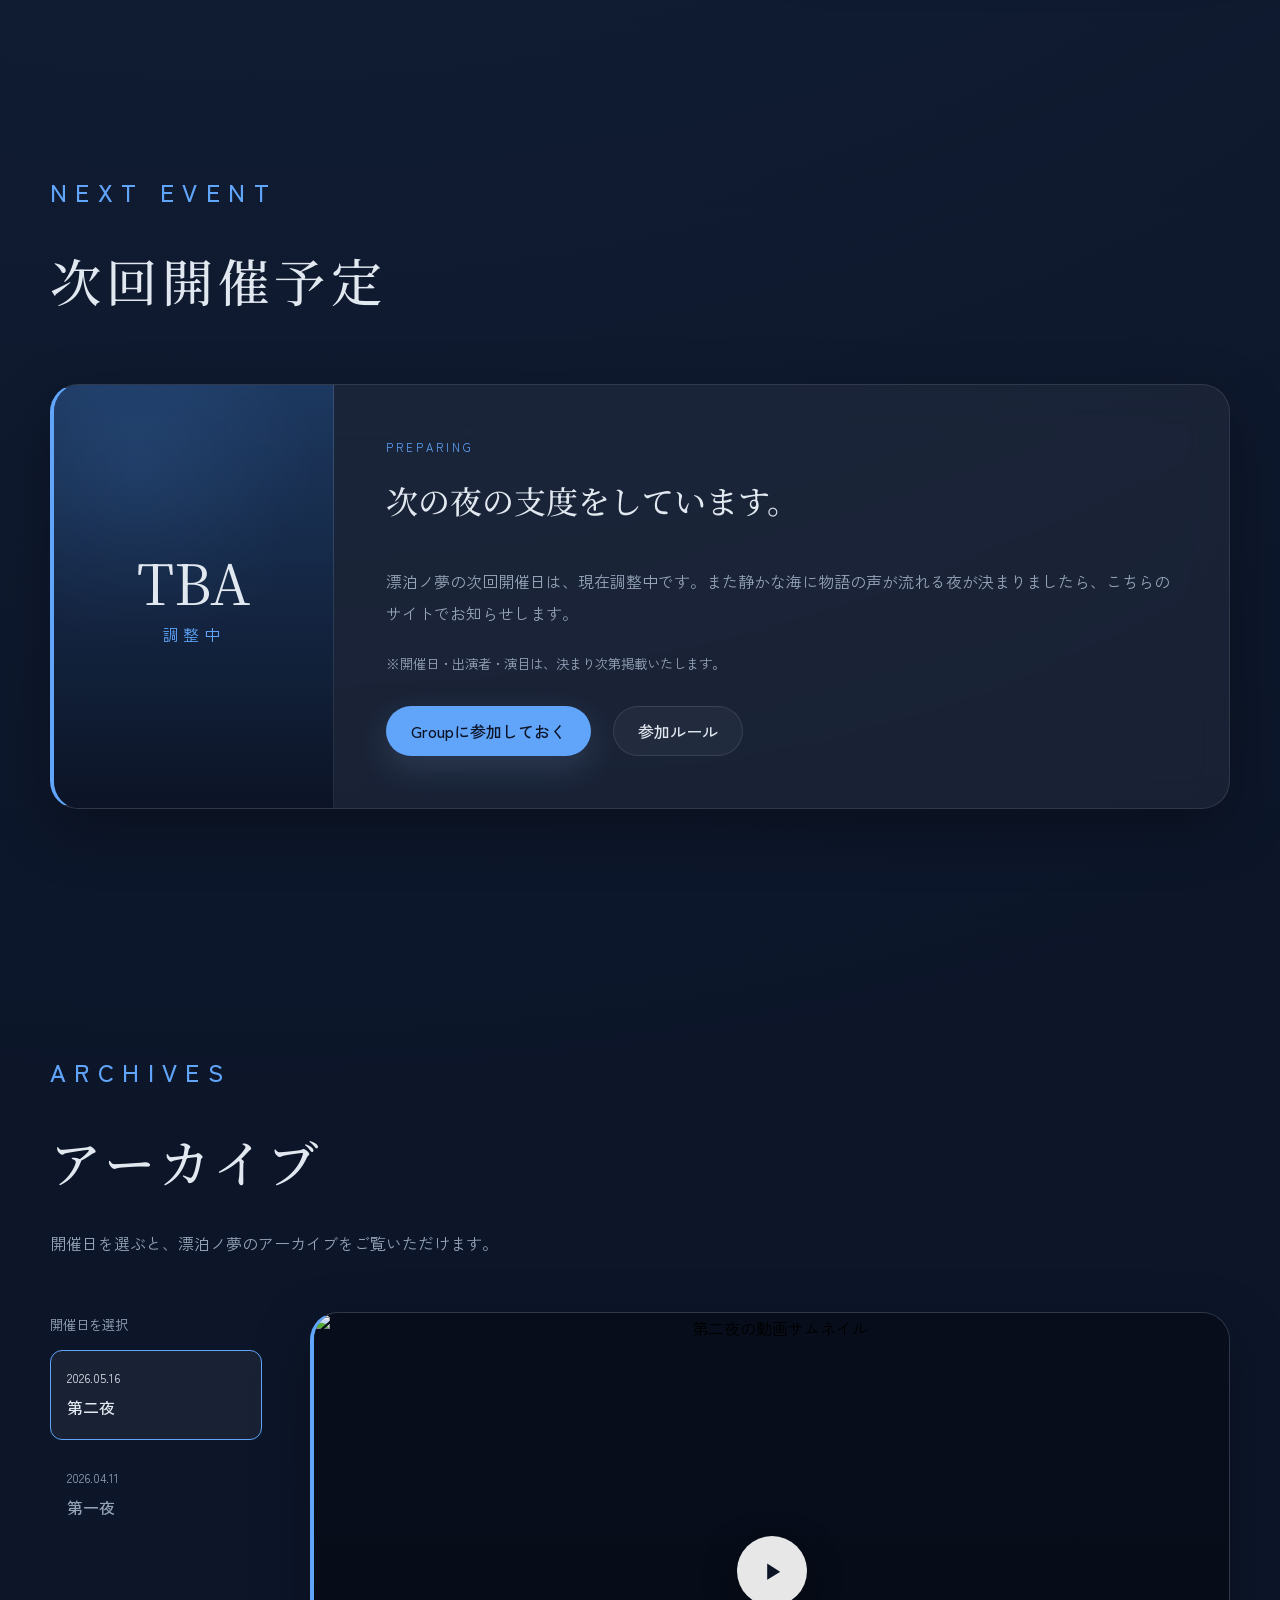
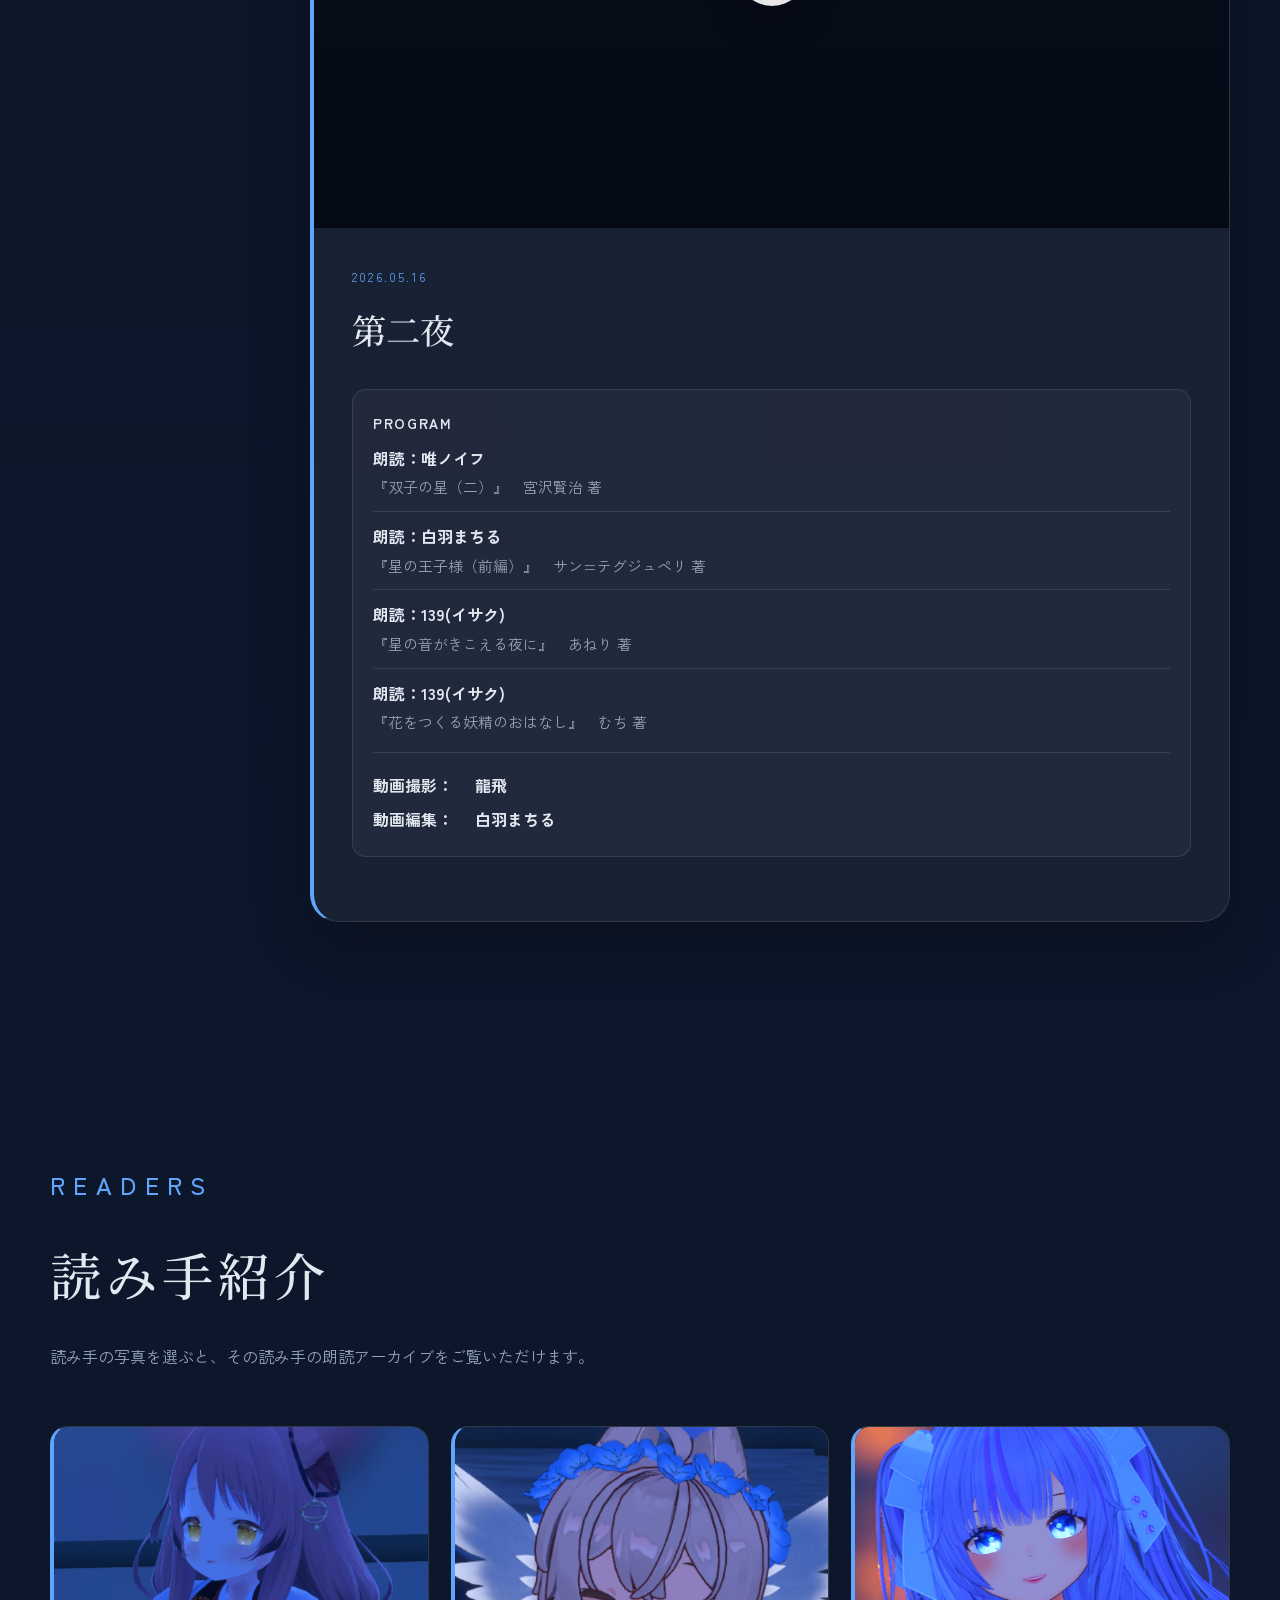
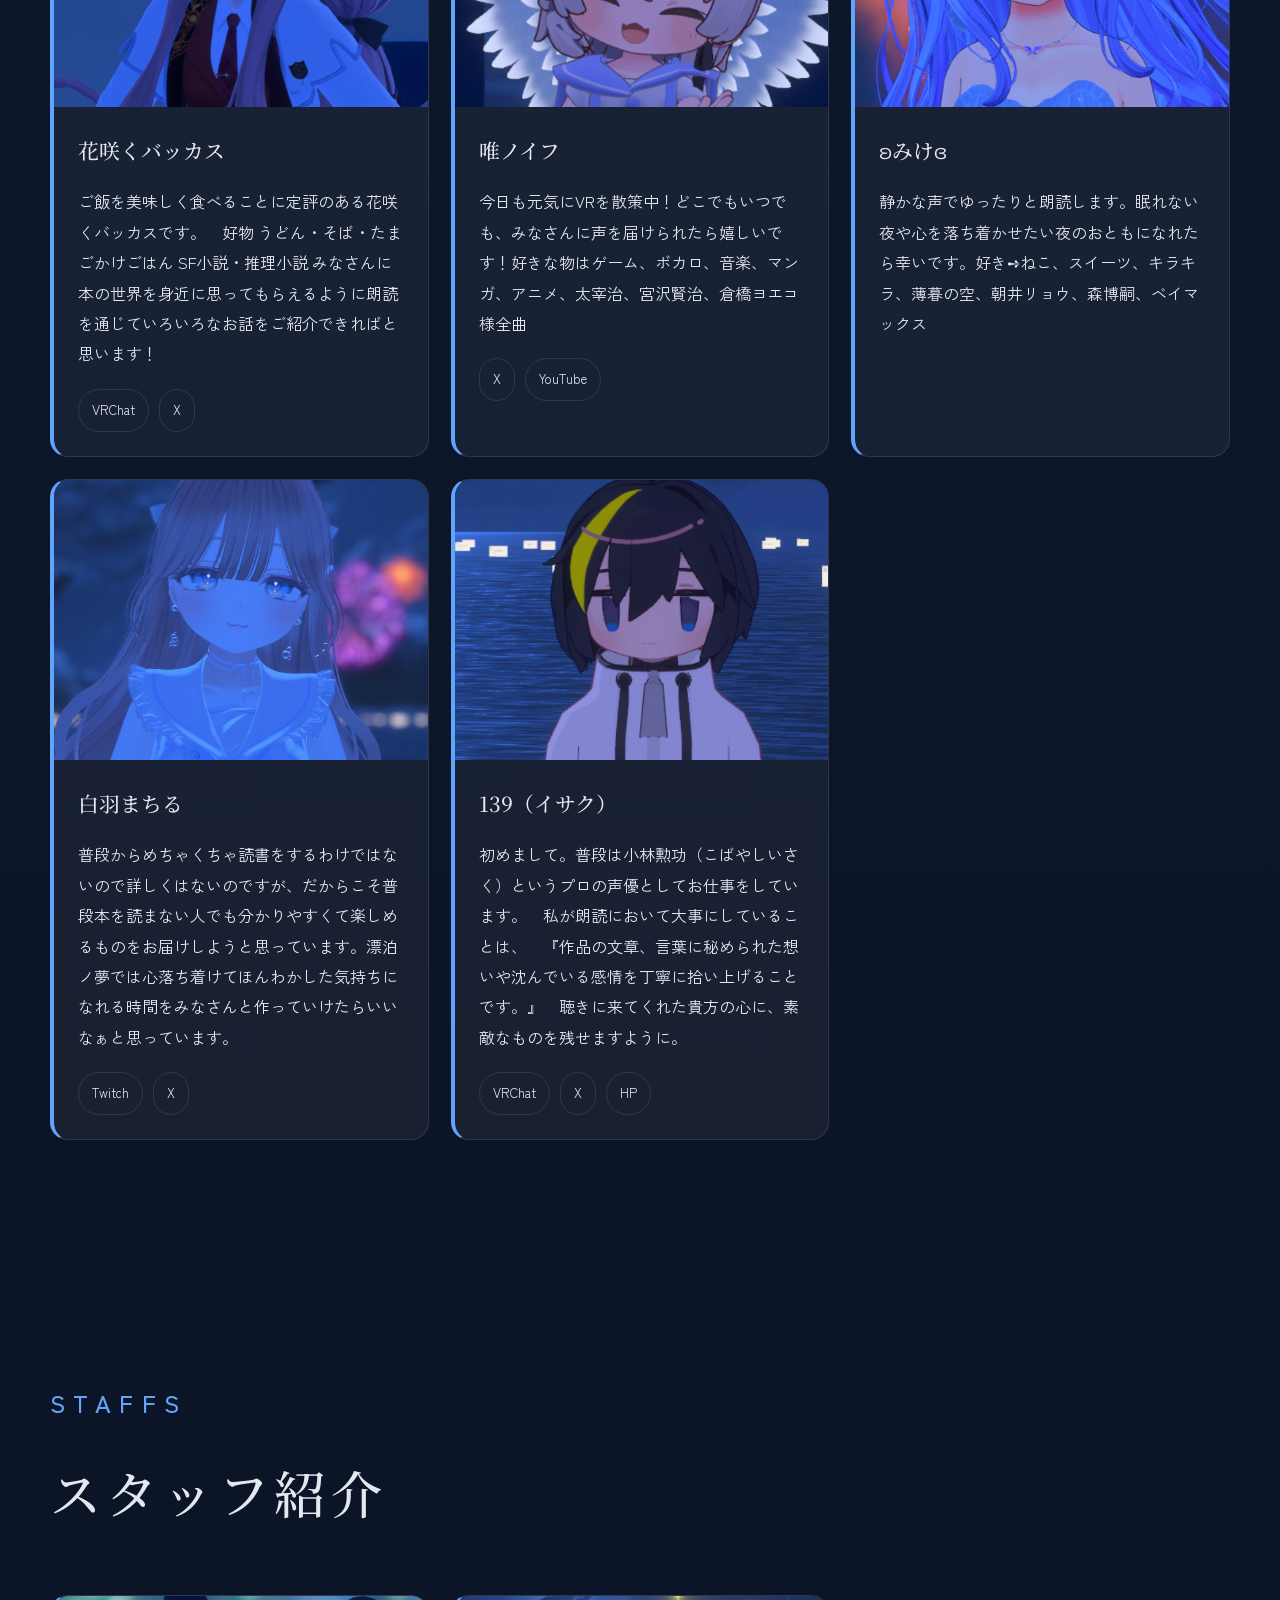
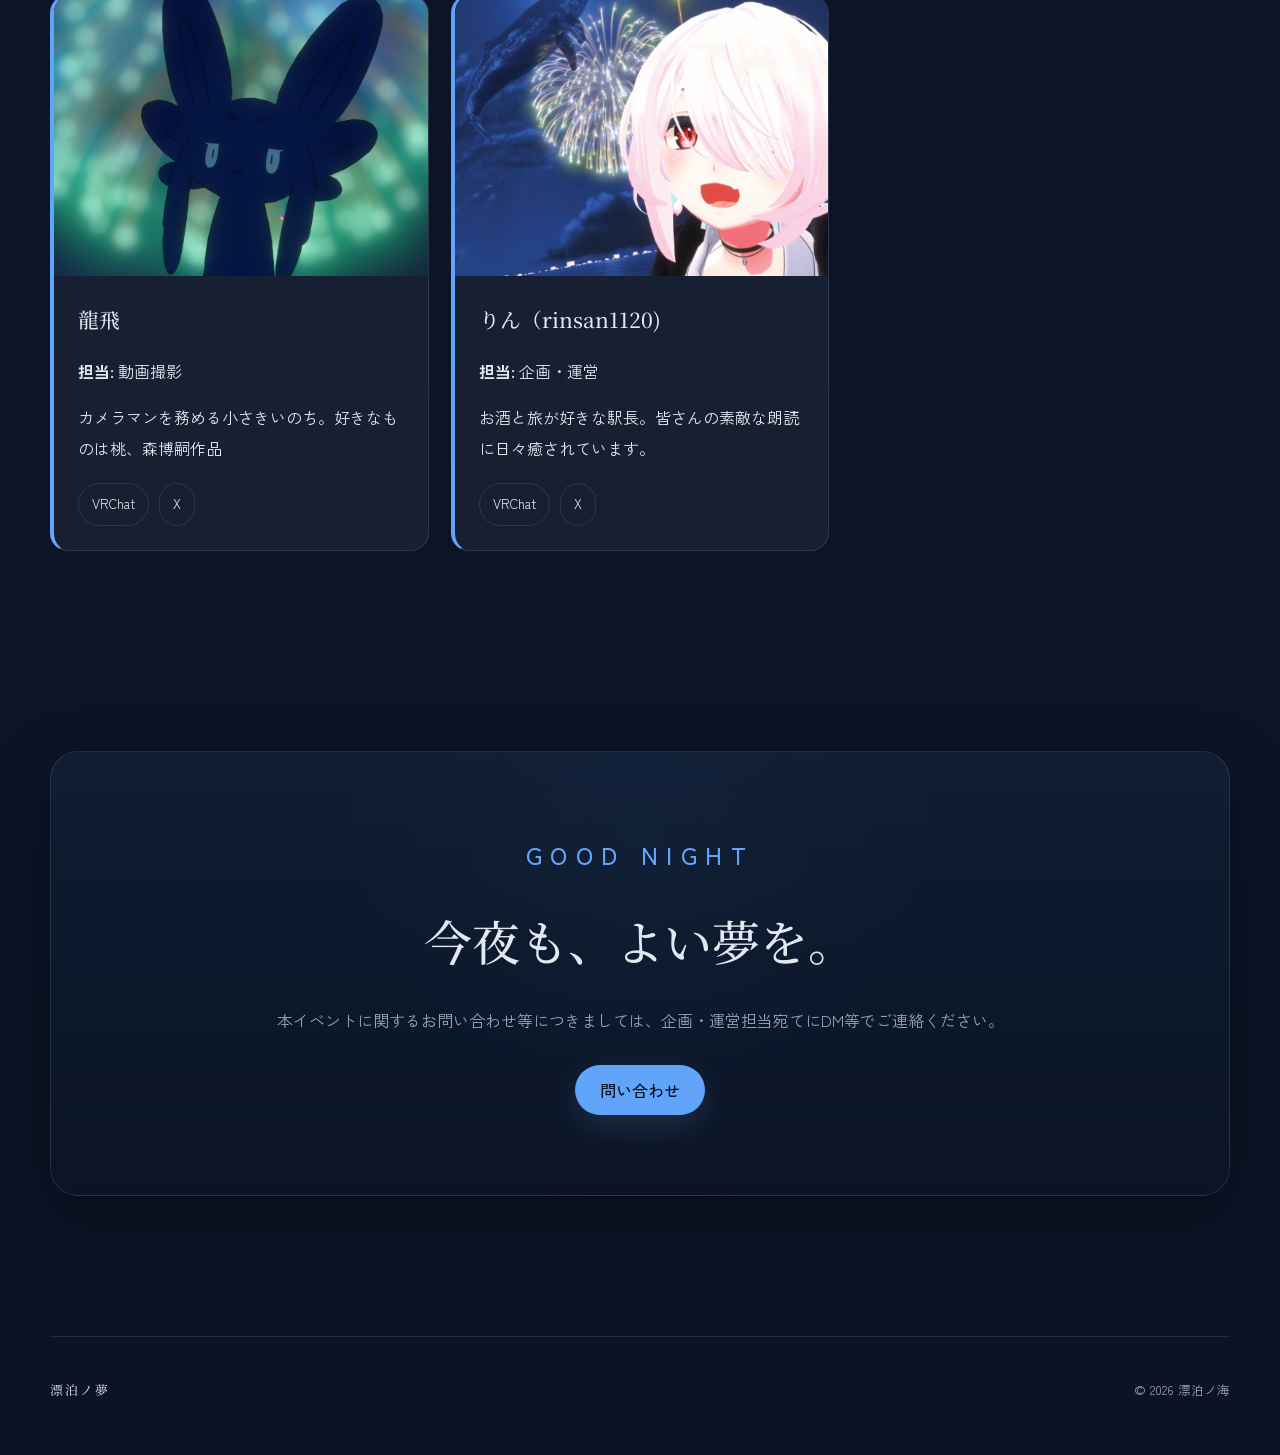
==== commit e3e05067: "a" ====
--- a/index.html
+++ b/index.html
@@ -131,60 +131,8 @@
         <h2 id="eventTitle">次回開催予定</h2>
       </div>
 
-      <article class="event-card">
-        <div class="event-card__date" aria-label="開催日">
-          <span class="event-card__year">2026</span>
-          <span class="event-card__day">06.27</span>
-          <span class="event-card__weekday">SAT</span>
-        </div>
-
-        <div class="event-card__body">
-          <p class="event-card__status">NEXT READING</p>
-          <h3>漂泊ノ夢　第三夜</h3>
-
-          <dl class="event-details">
-            <div>
-              <dt>開場</dt>
-              <dd>22:20</dd>
-            </div>
-            <div>
-              <dt>開演</dt>
-              <dd>22:30</dd>
-            </div>
-            <div>
-              <dt>出演予定</dt>
-              <dd>白羽まちる、ʚみけɞ、花咲くバッカス</dd>
-            </div>
-            <div>
-              <dt>参加方法</dt>
-              <dd>「漂泊ノ海」Group＋インスタンス<br>
-                <span class="subtitle">※事前に「漂泊ノ海」のGroupへの参加をお願いいたします。</span></dd>
-            </div>
-          </dl>
-
-          <p class="event-card__note">
-            ※進行等の都合により、時間は若干前後する可能性がございます。
-          </p>
-
-          <div class="event-card__actions">
-            <a
-              class="button button--primary"
-              href="https://vrc.group/HYOHAK.5005"
-              target="_blank"
-              rel="noopener noreferrer"
-            >
-              Groupに参加する
-            </a>
-            <button
-              class="button button--ghost"
-              id="openRulesButton"
-              type="button"
-            >
-              参加ルール
-            </button>
-          </div>
-        </div>
-      </article>
+      <!-- next-event-data.js の設定に応じて次回開催予定を描画します。 -->
+      <article class="event-card" id="nextEventCard"></article>
     </section>
 
     <section class="section section--archives reveal" id="archives" aria-labelledby="archivesTitle">
--- a/styles.css
+++ b/styles.css
@@ -514,6 +514,12 @@
   margin: 22px 0 0;
   color: var(--text-sub);
   font-size: 0.84rem;
+}
+
+.event-card__message {
+  margin: 0;
+  color: var(--text-sub);
+  line-height: 2;
 }
 
 .event-card__actions {
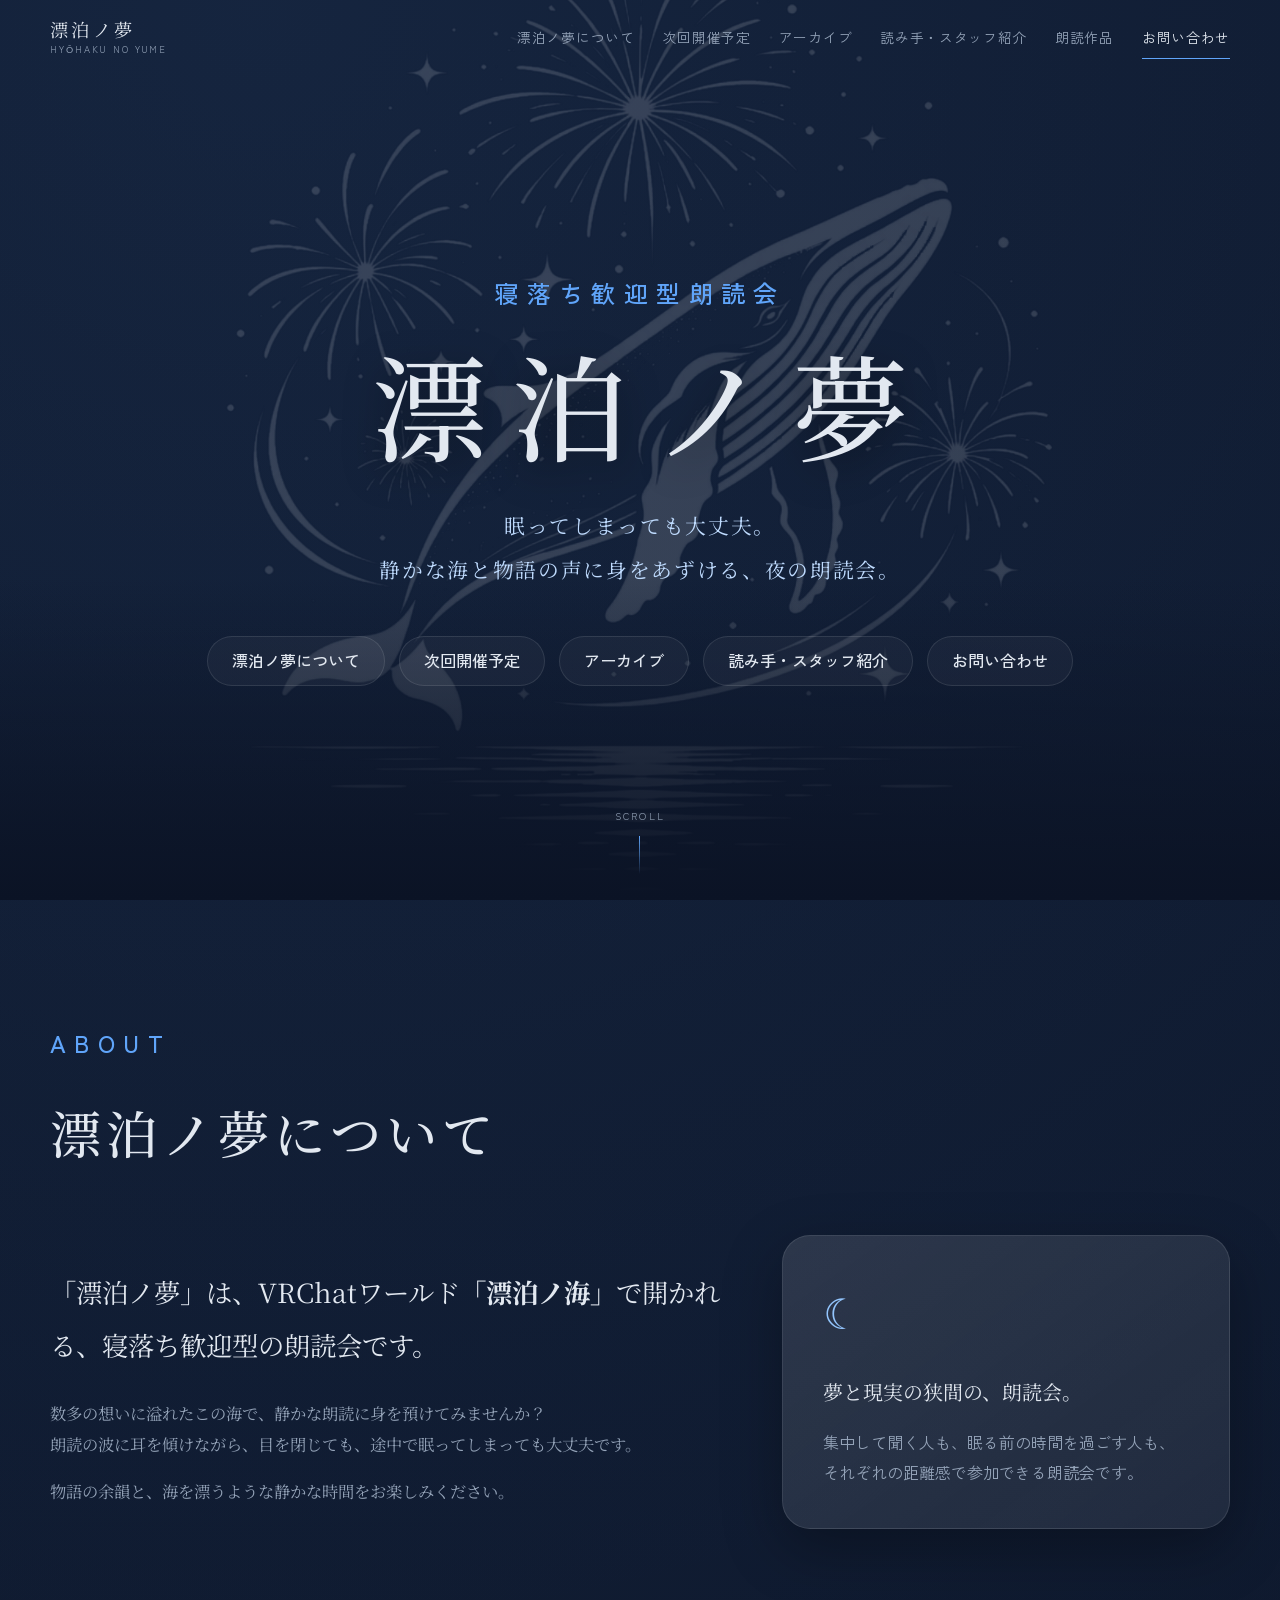
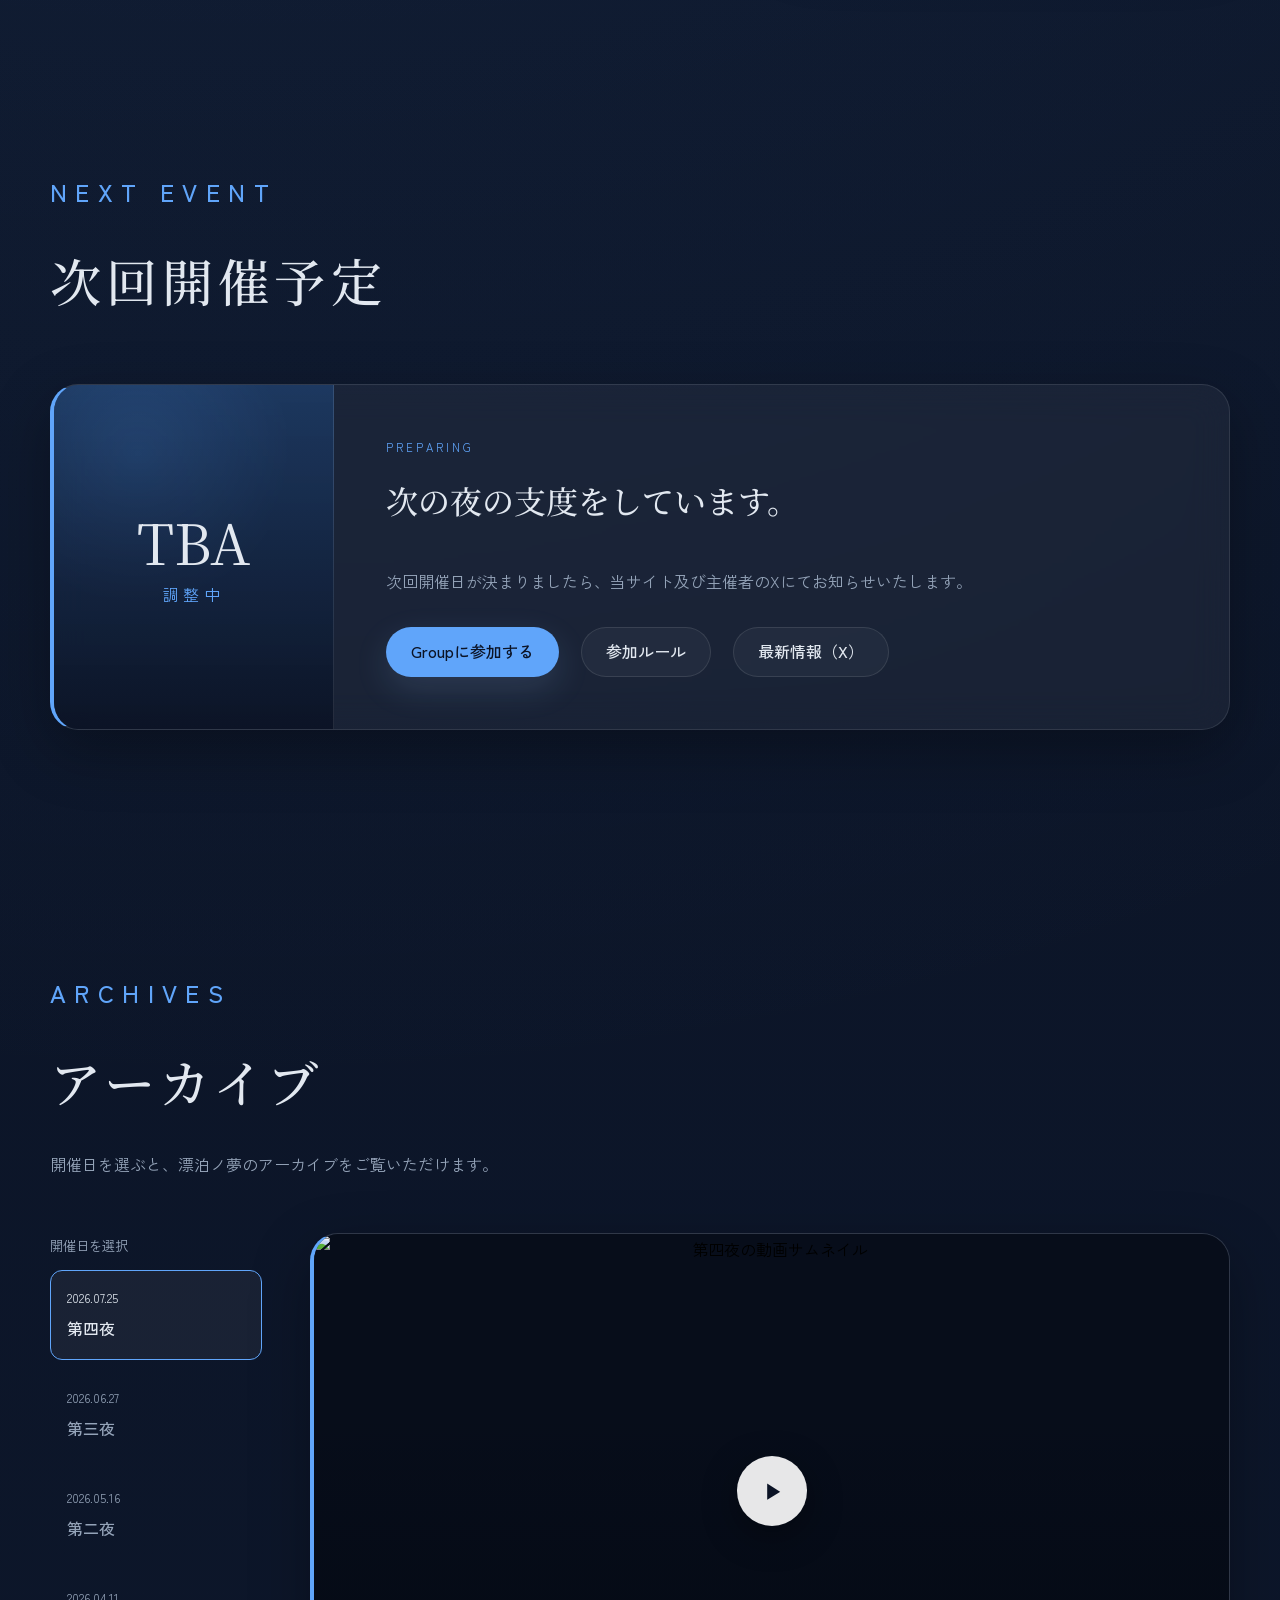
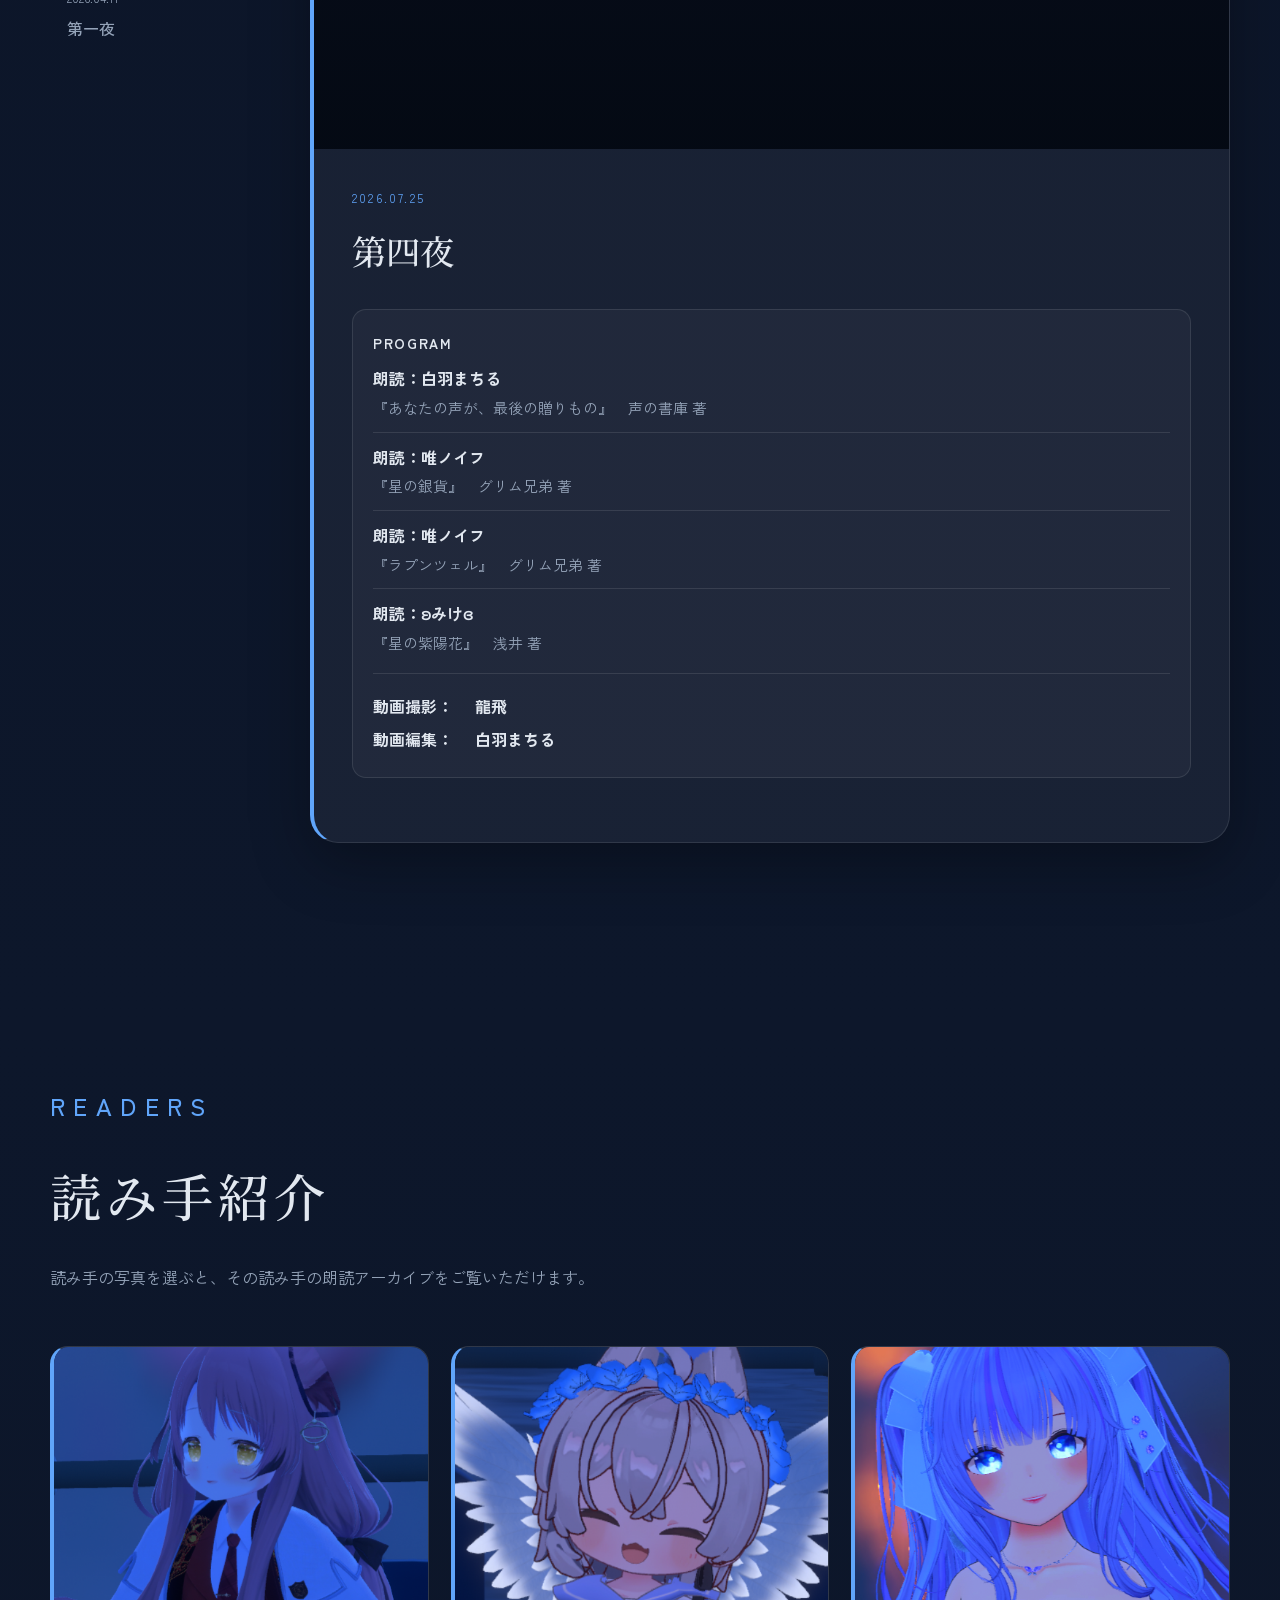
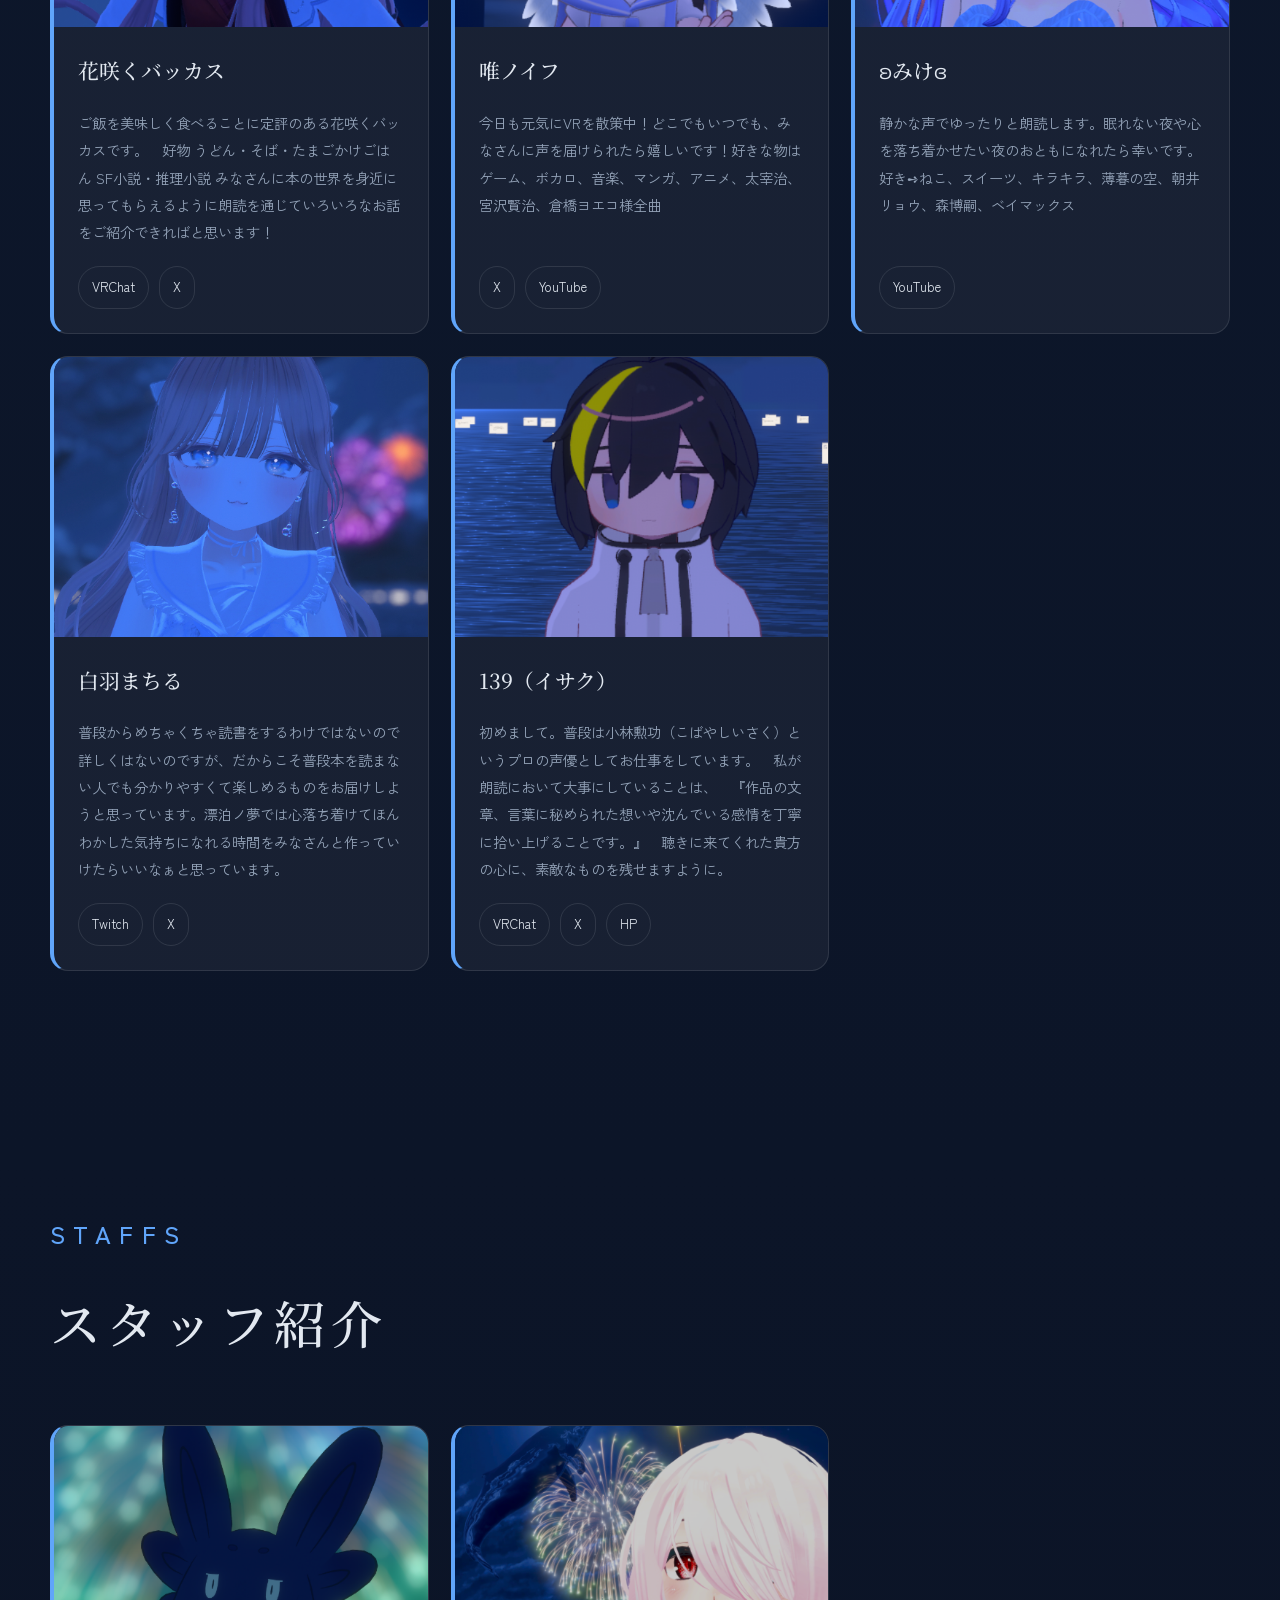
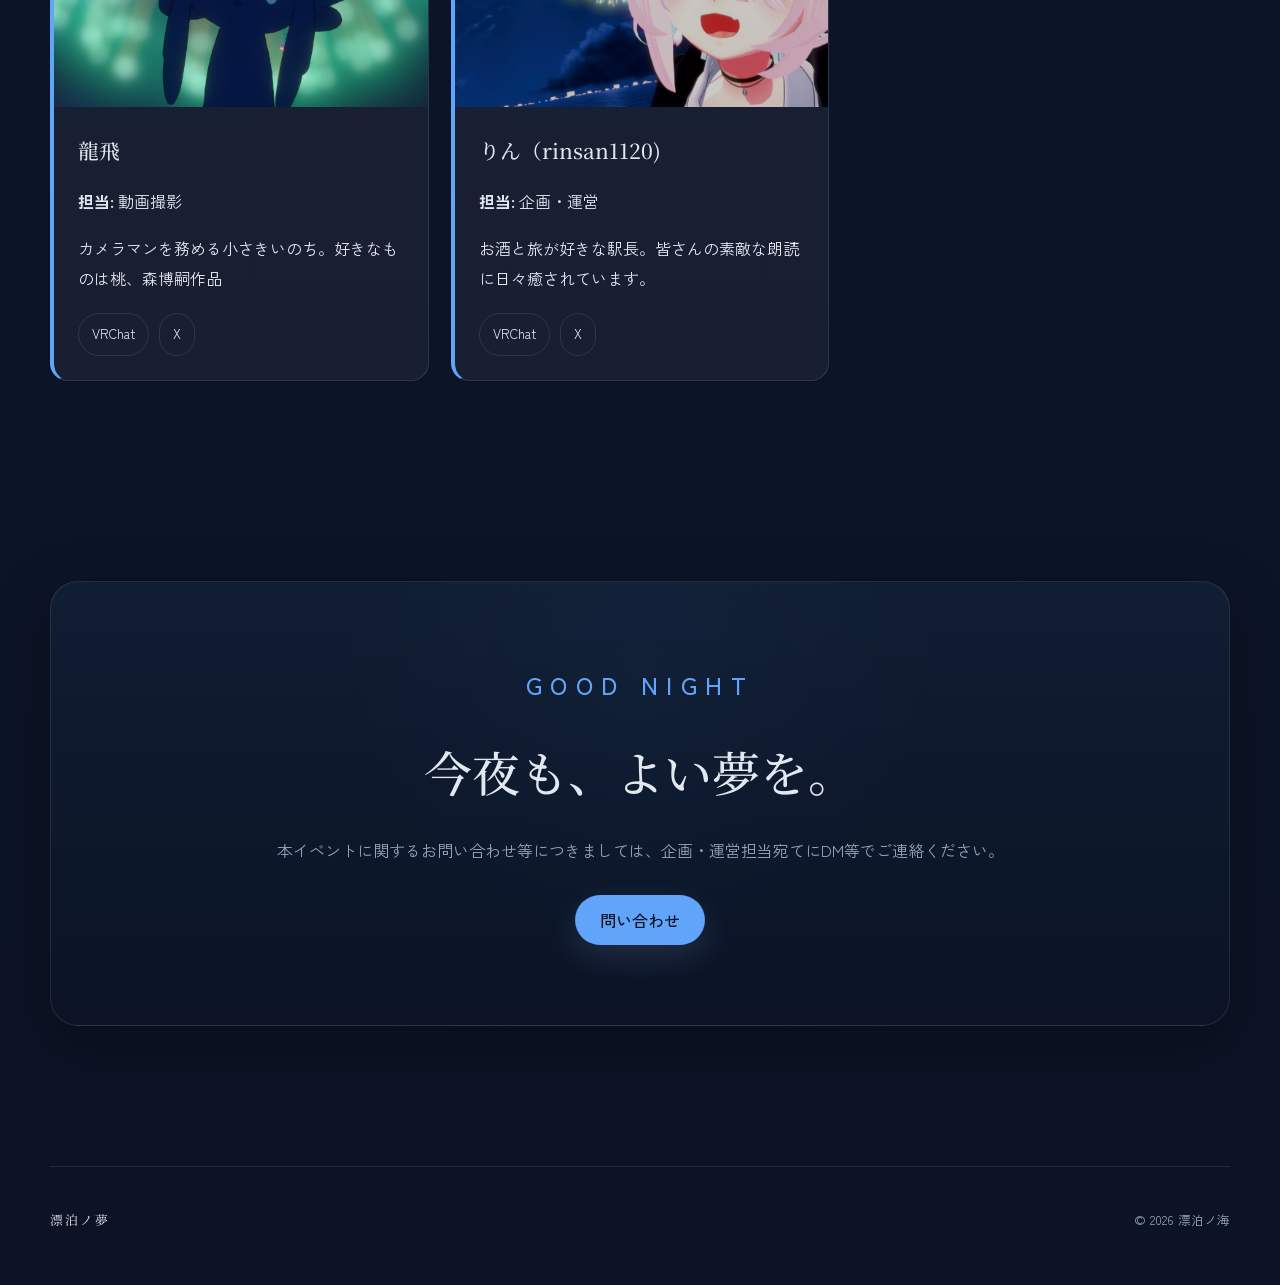
==== commit 607bb7ac: "feat: add reading works catalog" ====
--- a/index.html
+++ b/index.html
@@ -47,6 +47,7 @@
         <a href="#next-event">次回開催予定</a>
         <a href="#archives">アーカイブ</a>
         <a href="#casts">読み手・スタッフ紹介</a>
+        <a href="works.html">朗読作品</a>
         <a href="#contact">お問い合わせ</a>
       </nav>
     </div>
--- a/styles.css
+++ b/styles.css
@@ -800,6 +800,11 @@
   border: 1px solid var(--line);
   border-radius: var(--radius-md);
   transition: transform 0.25s ease, border-color 0.25s ease;
+}
+
+.cast-card {
+  display: flex;
+  flex-direction: column;
 }
 
 .cast-card:hover,
@@ -912,6 +917,12 @@
   padding: 24px;
 }
 
+.cast-card__body {
+  flex: 1;
+  display: flex;
+  flex-direction: column;
+}
+
 .cast-card h3,
 .staff-card h3 {
   margin: 0;
@@ -935,9 +946,17 @@
 
 .cast-card__links,
 .staff-card__links {
-  margin-top: 20px;
   display: flex;
   gap: 10px;
+}
+
+.cast-card__links {
+  margin-top: auto;
+  padding-top: 20px;
+}
+
+.staff-card__links {
+  margin-top: 20px;
 }
 
 .social-link {
@@ -1774,3 +1793,123 @@
   background: rgba(96, 165, 250, 0.35);
   color: var(--text-main);
 }
+
+/* 朗読作品一覧：既存のカード・ボタン・配色を使い、狭い画面では縦積みにします。 */
+.works-section {
+  padding-top: calc(var(--header-height) + 70px);
+}
+
+.works-section h1 {
+  margin: 0;
+  font-family: "Noto Serif JP", serif;
+  font-size: clamp(2rem, 4vw, 3.2rem);
+  font-weight: 500;
+  letter-spacing: 0.1em;
+}
+
+.works-notice,
+.works-count {
+  color: var(--text-sub);
+}
+
+.works-controls {
+  display: grid;
+  grid-template-columns: minmax(0, 2fr) minmax(0, 1fr) minmax(0, 1fr);
+  gap: 20px;
+}
+
+.works-control {
+  min-width: 0;
+}
+
+.works-control label {
+  display: block;
+  margin-bottom: 8px;
+}
+
+.works-control input,
+.works-control select {
+  width: 100%;
+  min-height: 48px;
+  padding: 10px 14px;
+  border: 1px solid var(--line);
+  border-radius: 10px;
+  background: var(--panel-strong);
+  color: var(--text);
+  font: inherit;
+  color-scheme: dark;
+}
+
+.works-control input:focus-visible,
+.works-control select:focus-visible {
+  outline: 2px solid var(--accent);
+  outline-offset: 4px;
+}
+
+.works-list {
+  display: grid;
+  gap: 16px;
+}
+
+.work-card {
+  display: grid;
+  grid-template-columns: minmax(0, 2fr) minmax(0, 1fr) minmax(0, 1fr) auto;
+  align-items: center;
+  gap: 24px;
+  padding: 24px;
+  border: 1px solid var(--line);
+  border-left: 4px solid var(--accent-color);
+  border-radius: var(--radius-md);
+  background: var(--card-bg);
+  overflow-wrap: anywhere;
+}
+
+.work-card__title {
+  margin: 0;
+  font-family: "Noto Serif JP", serif;
+  font-size: 1.15rem;
+  font-weight: 500;
+}
+
+.work-card p {
+  margin: 4px 0 0;
+}
+
+.work-card__author,
+.work-card__event {
+  color: var(--text-sub);
+}
+
+@media (max-width: 900px) {
+  .work-card {
+    grid-template-columns: minmax(0, 1fr) auto;
+    gap: 12px 24px;
+  }
+
+  .work-card > div {
+    grid-column: 1 / -1;
+  }
+
+  .work-card > .button {
+    grid-column: 2;
+    grid-row: 2 / 4;
+  }
+}
+
+@media (max-width: 620px) {
+  .works-controls,
+  .work-card {
+    grid-template-columns: minmax(0, 1fr);
+  }
+
+  .work-card {
+    padding: 22px;
+    gap: 10px;
+  }
+
+  .work-card > .button {
+    grid-column: auto;
+    grid-row: auto;
+    margin-top: 8px;
+  }
+}
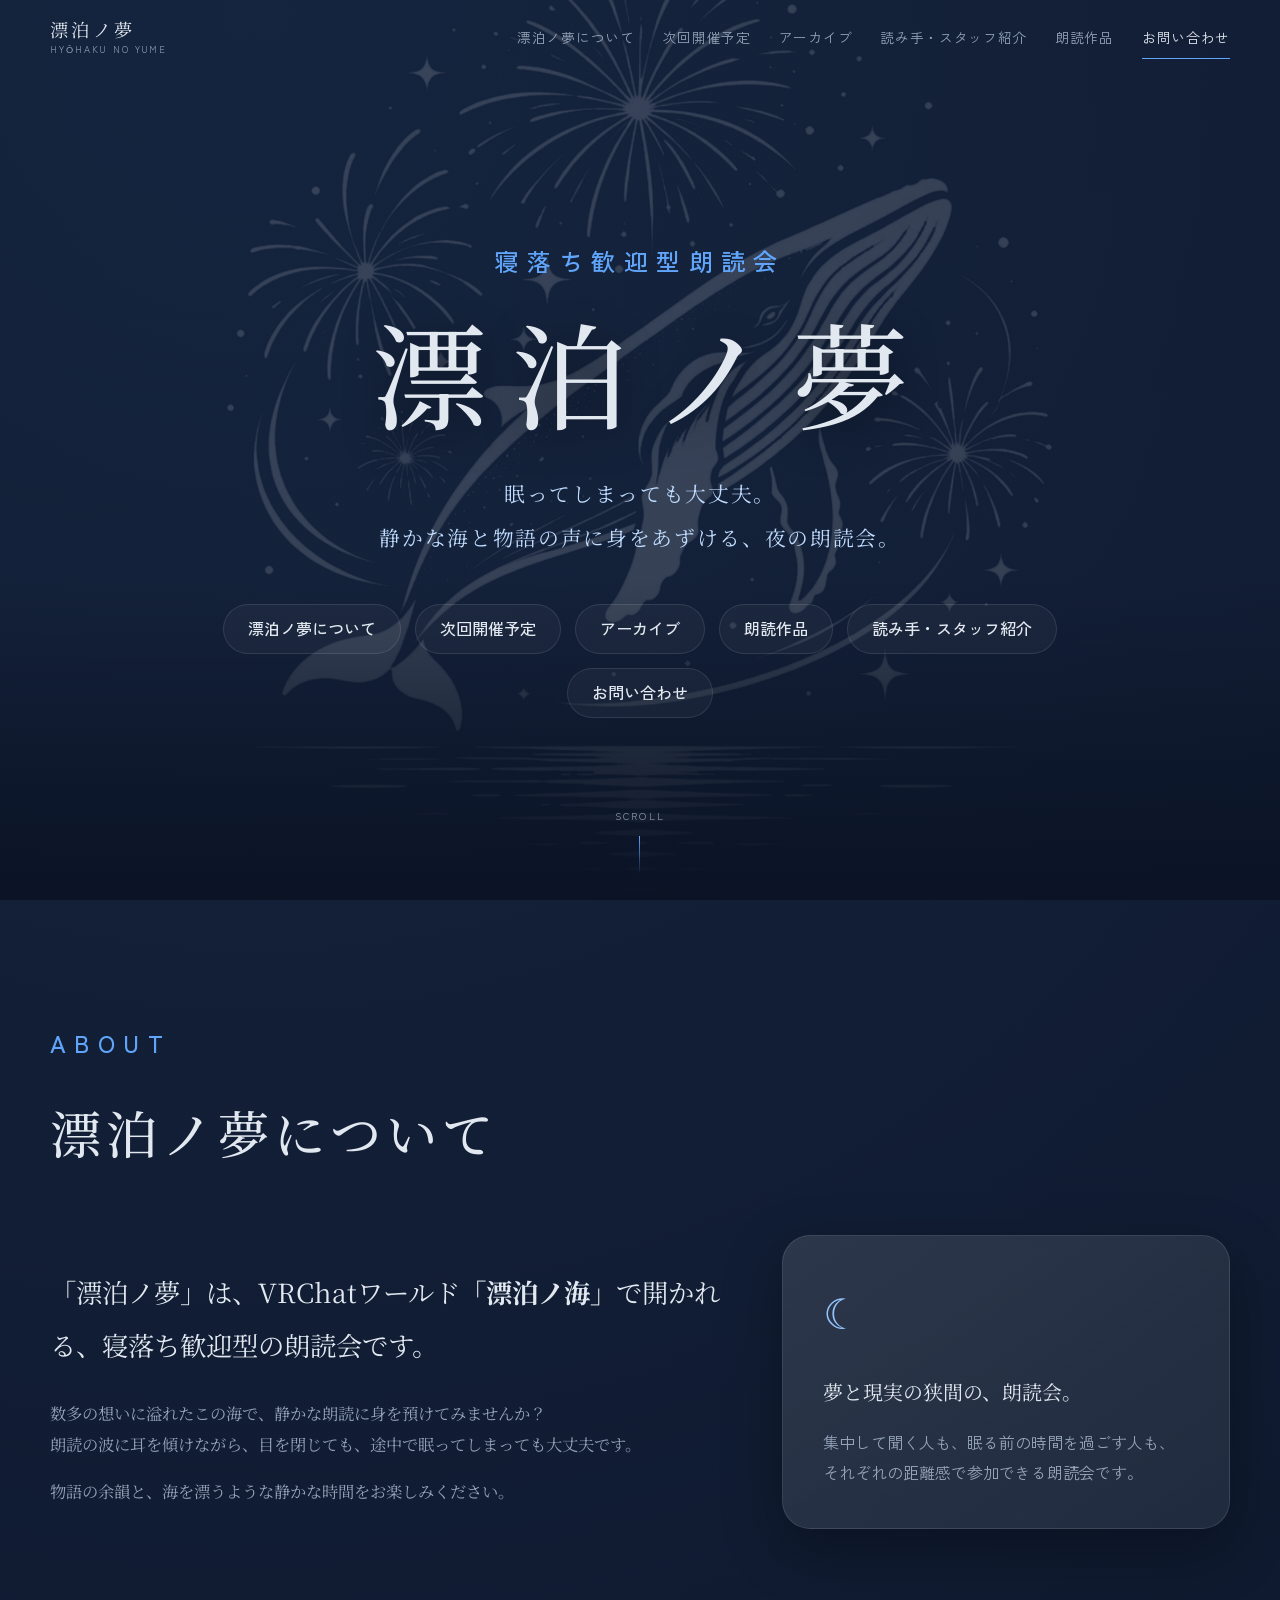
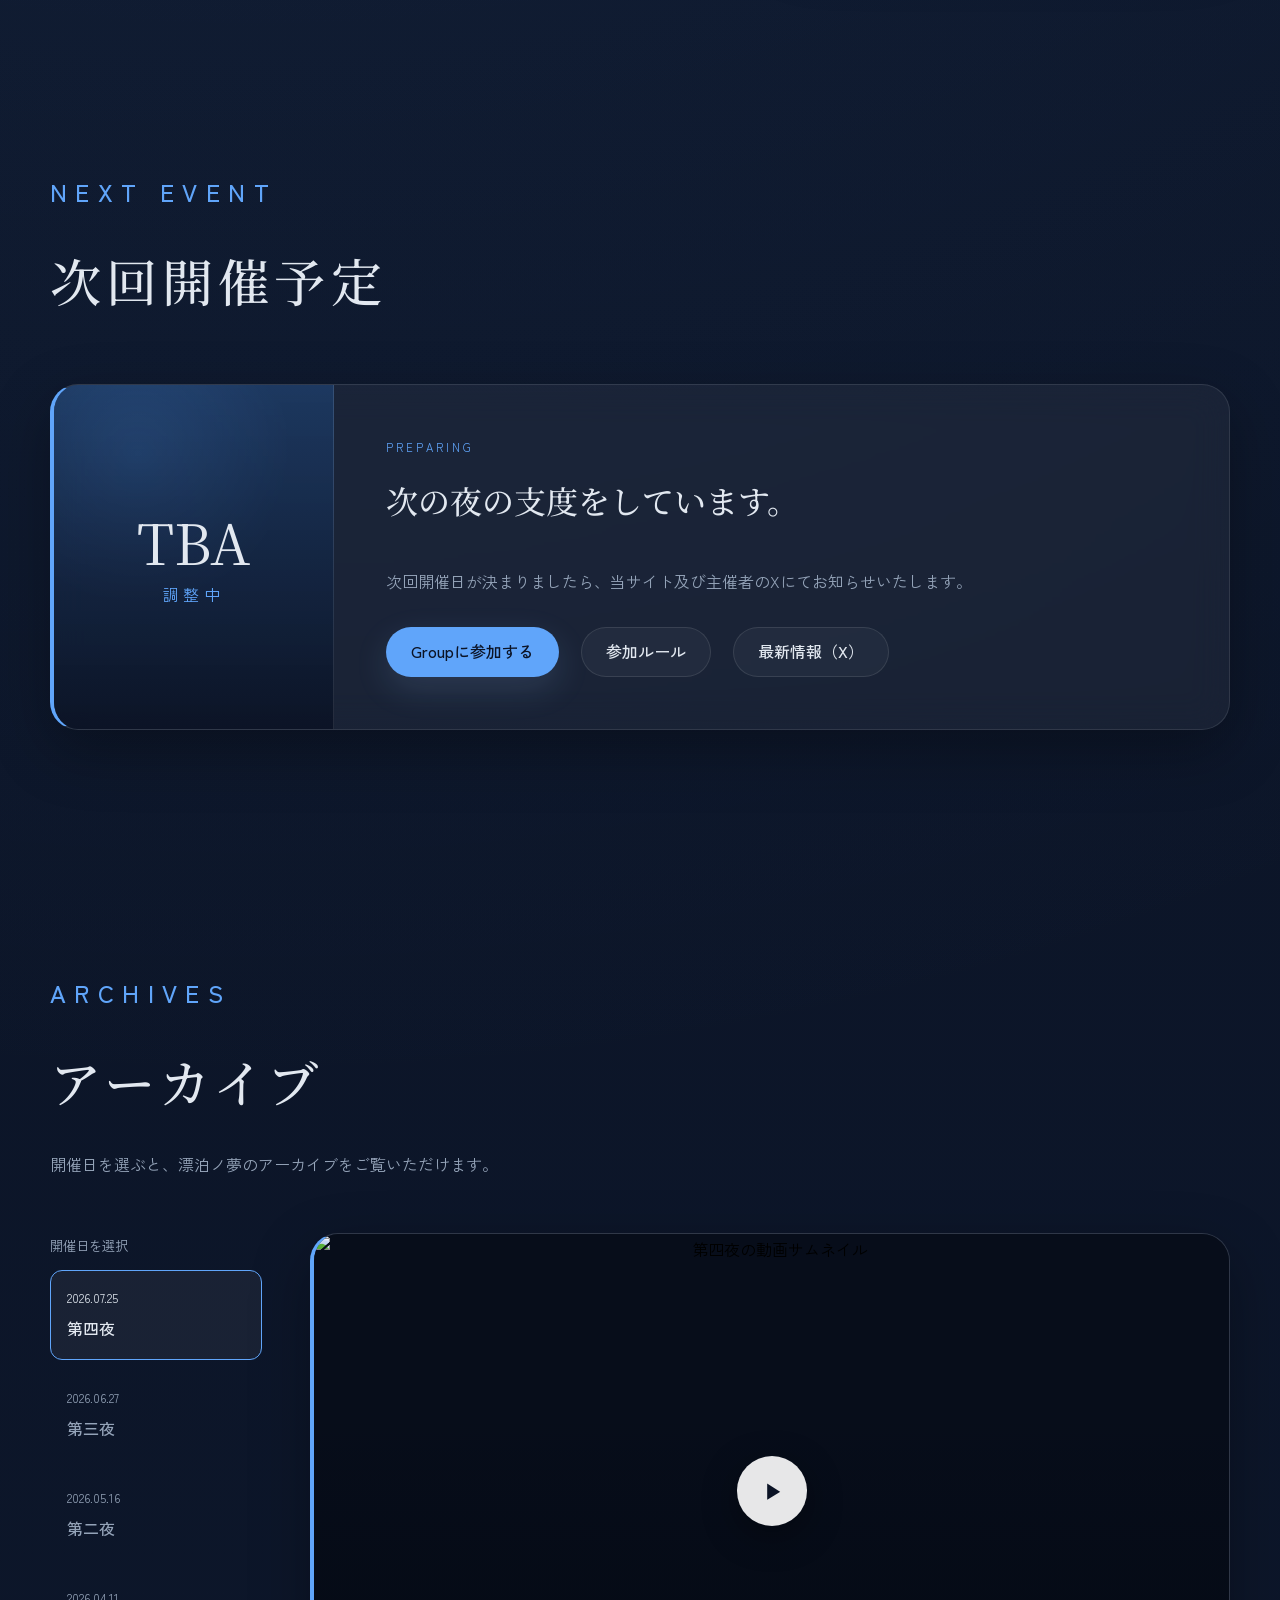
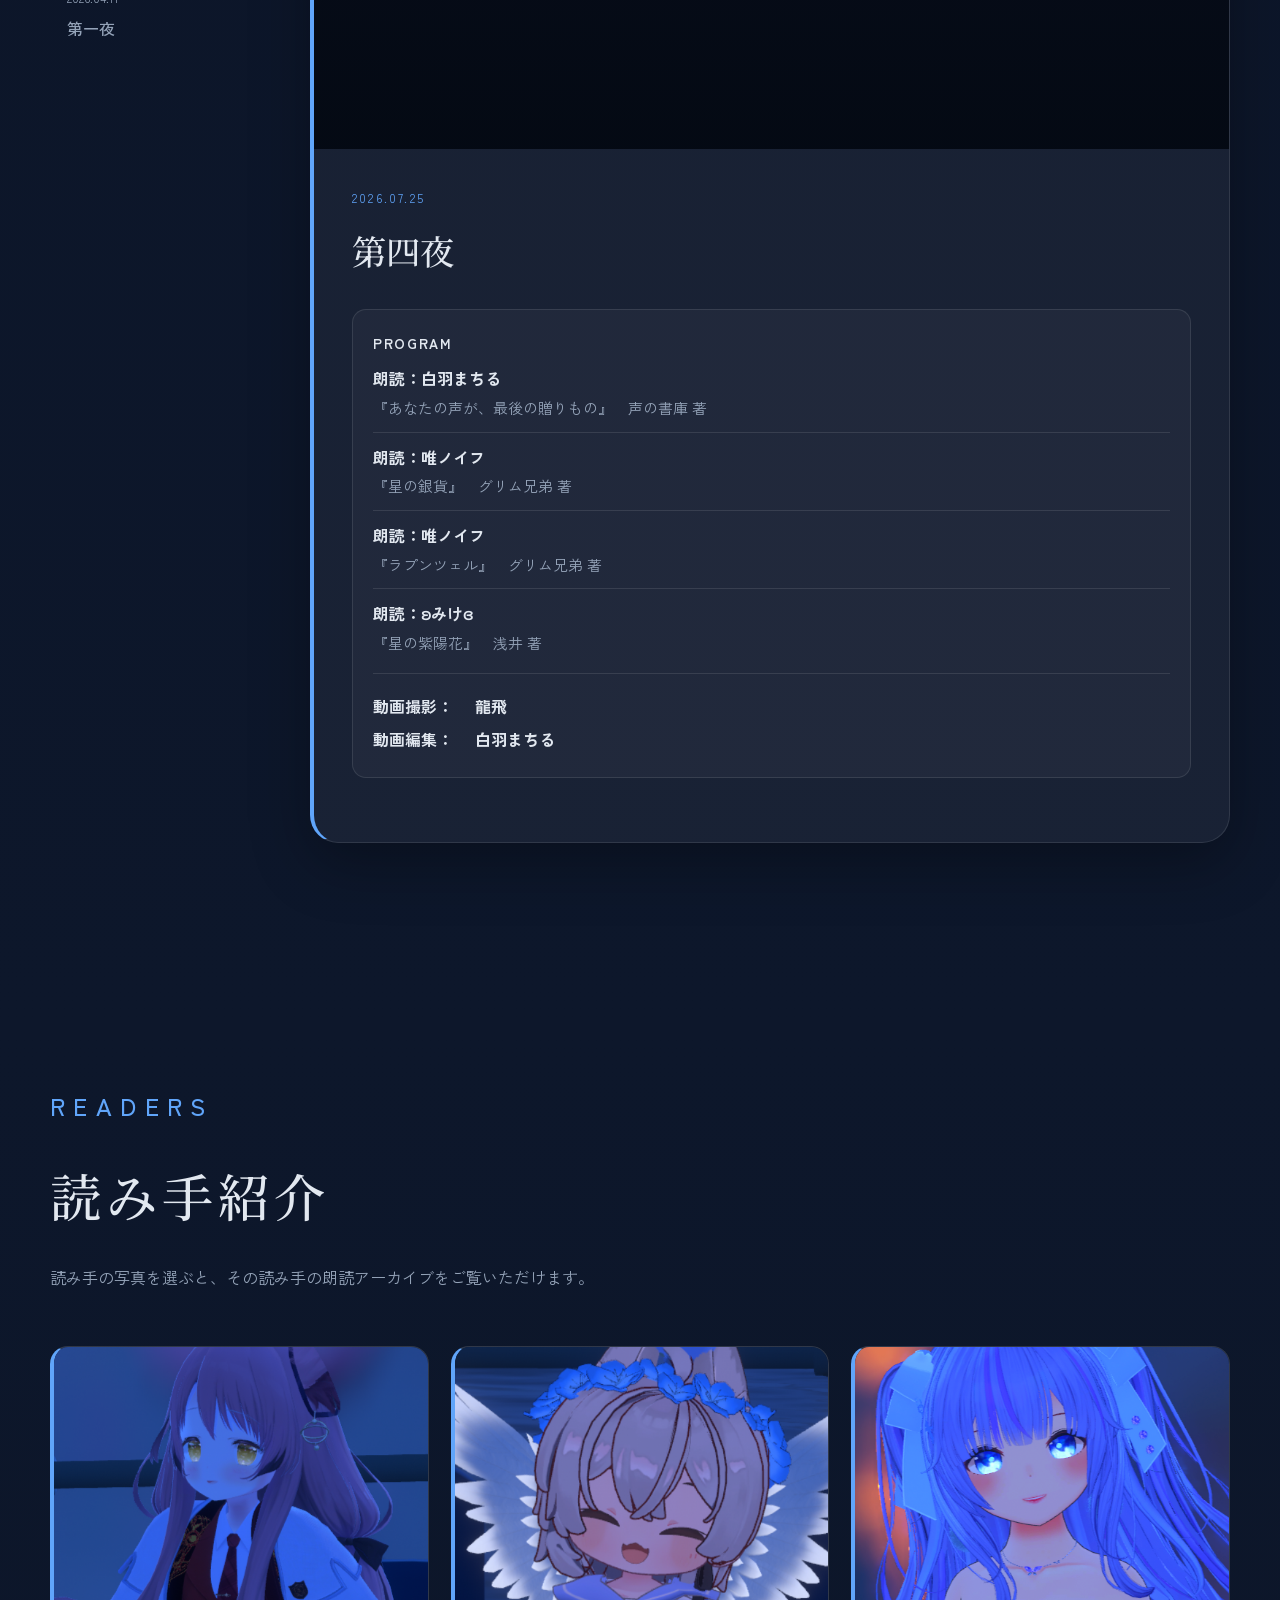
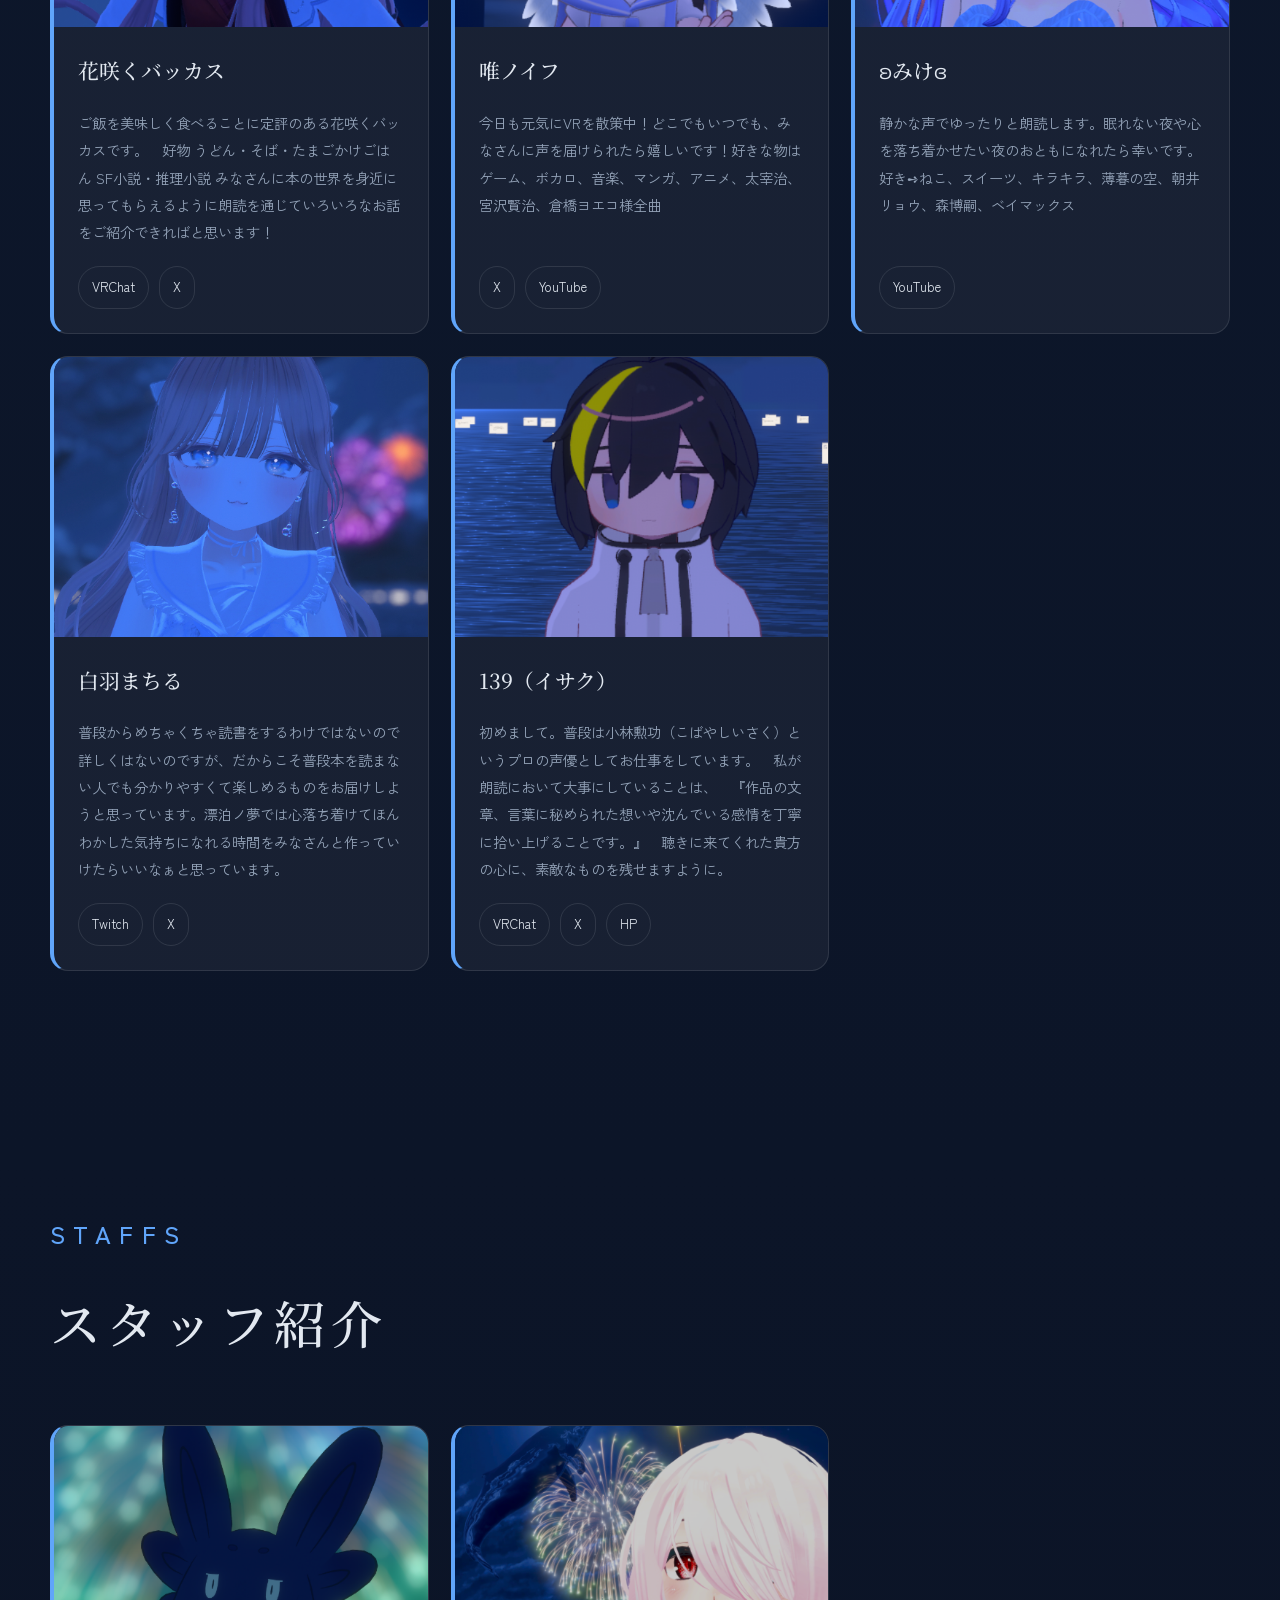
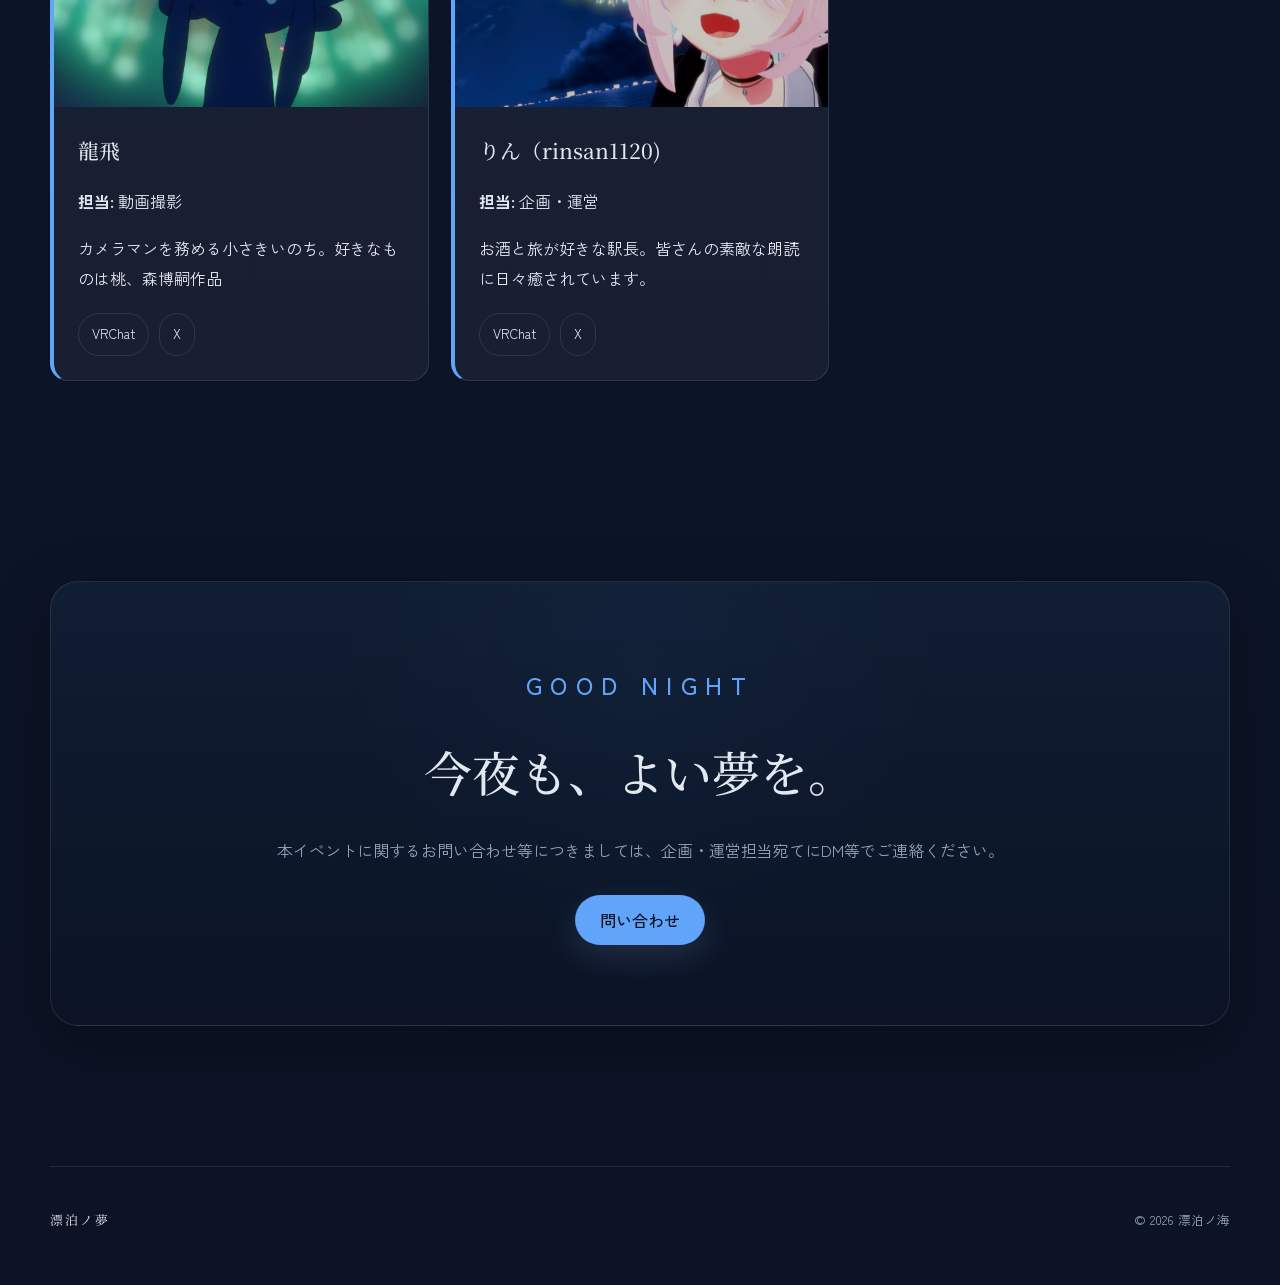
==== commit 253d74a4: "fix: add works link to hero navigation" ====
--- a/index.html
+++ b/index.html
@@ -76,6 +76,10 @@
 
         <a class="button button--ghost" href="#archives">
             アーカイブ
+        </a>
+
+        <a class="button button--ghost" href="works.html">
+            朗読作品
         </a>
 
         <a class="button button--ghost" href="#casts">
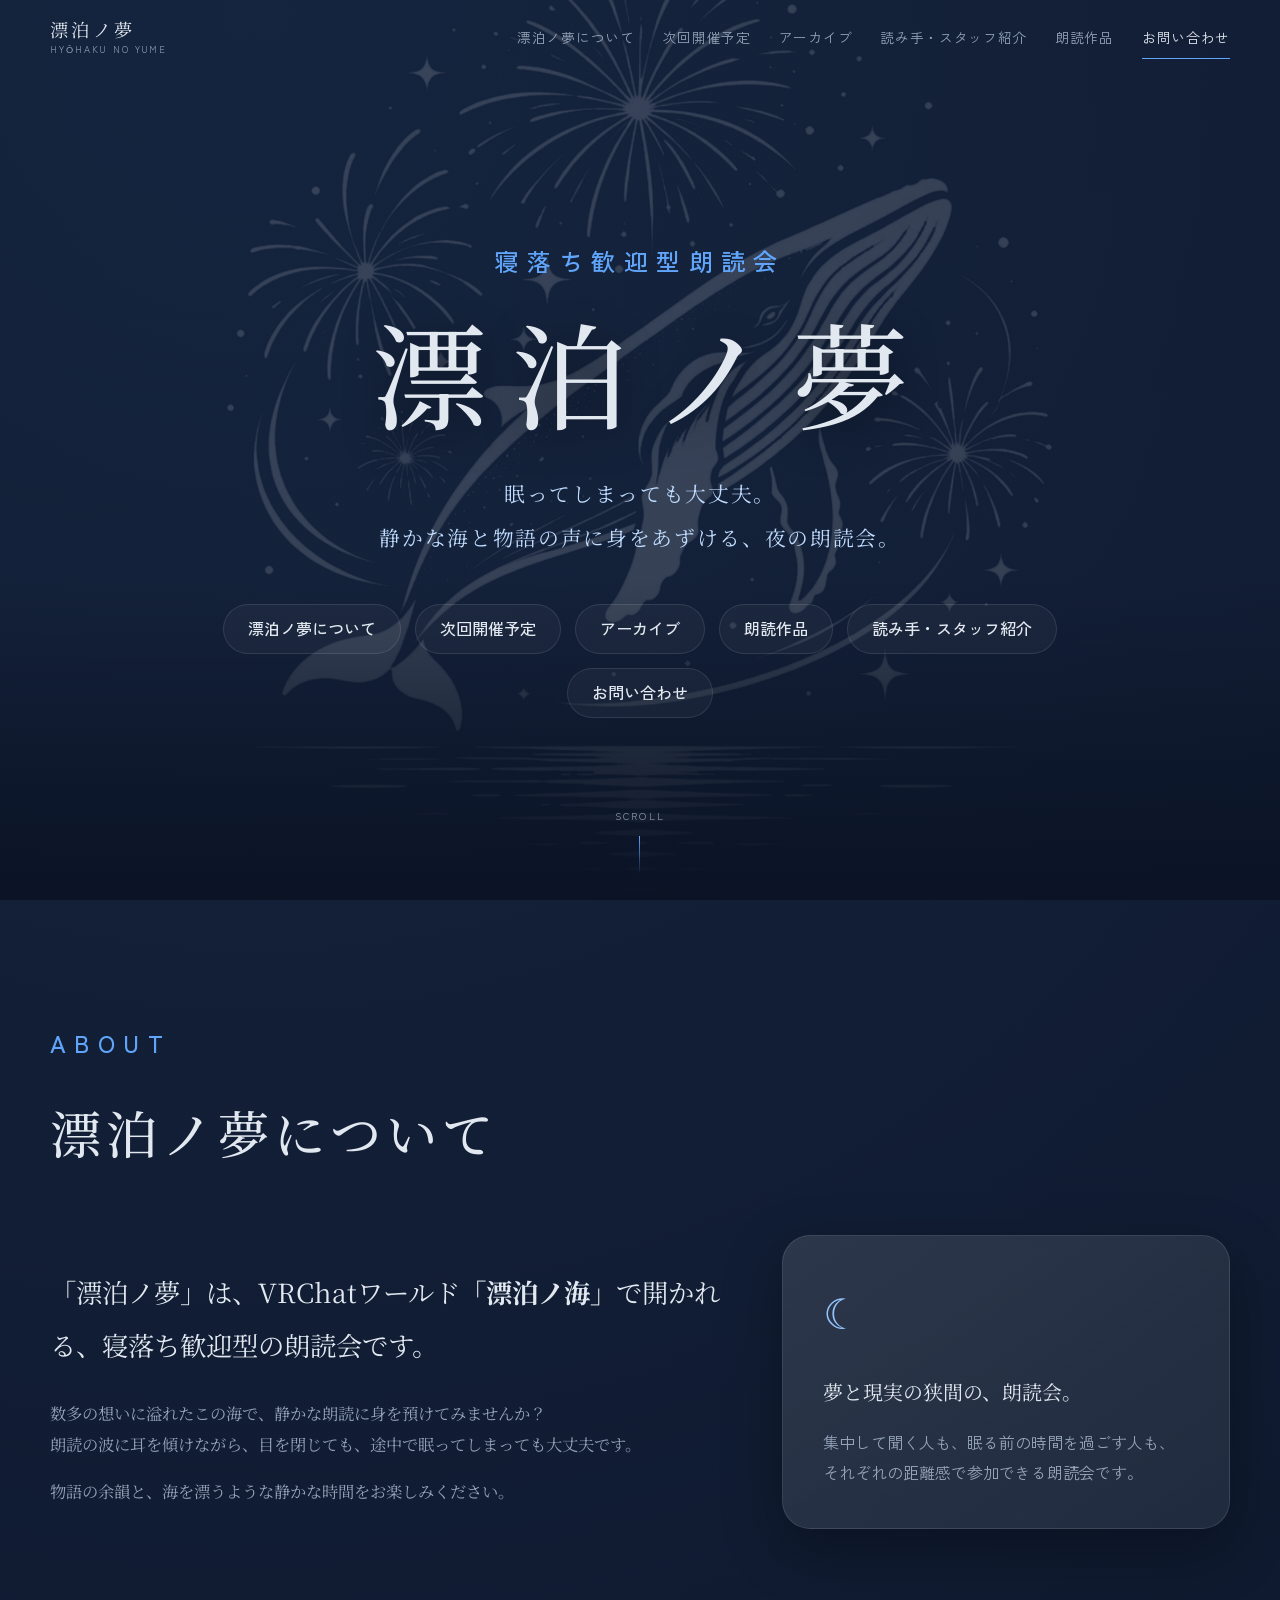
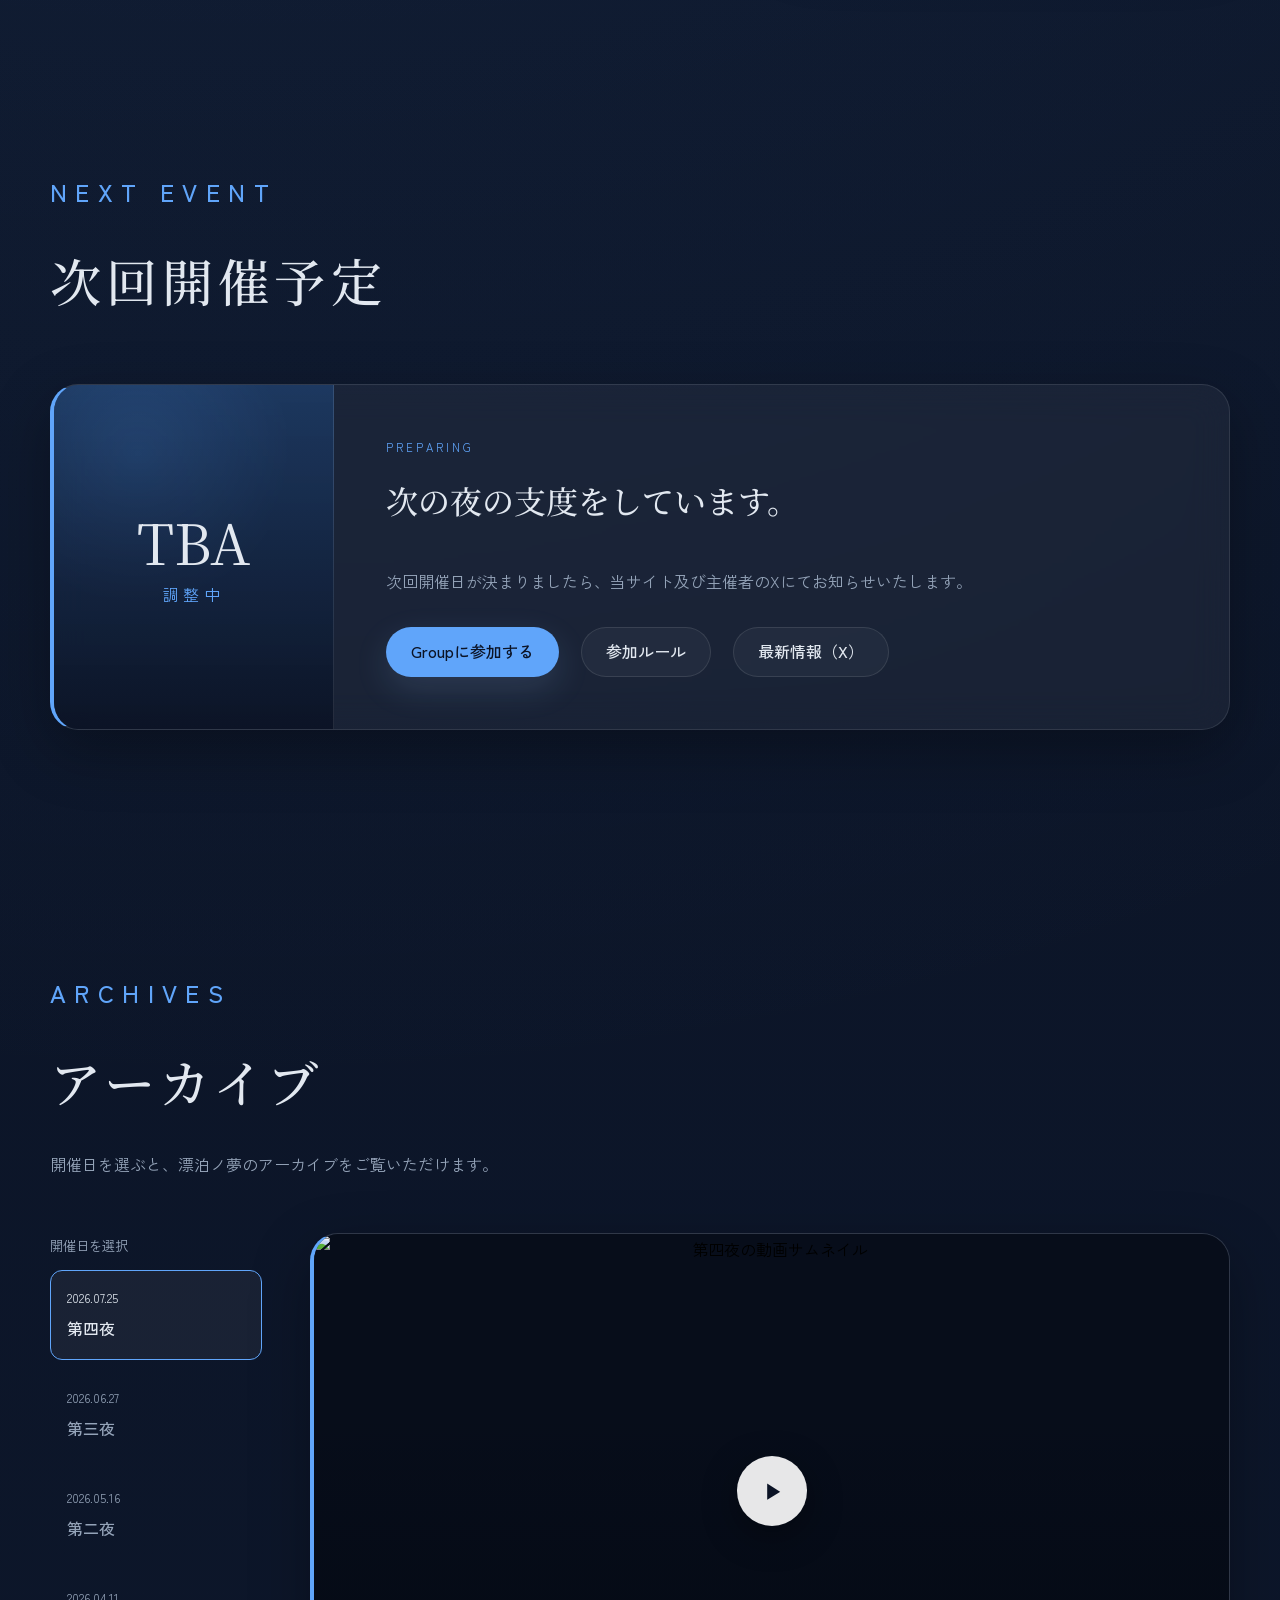
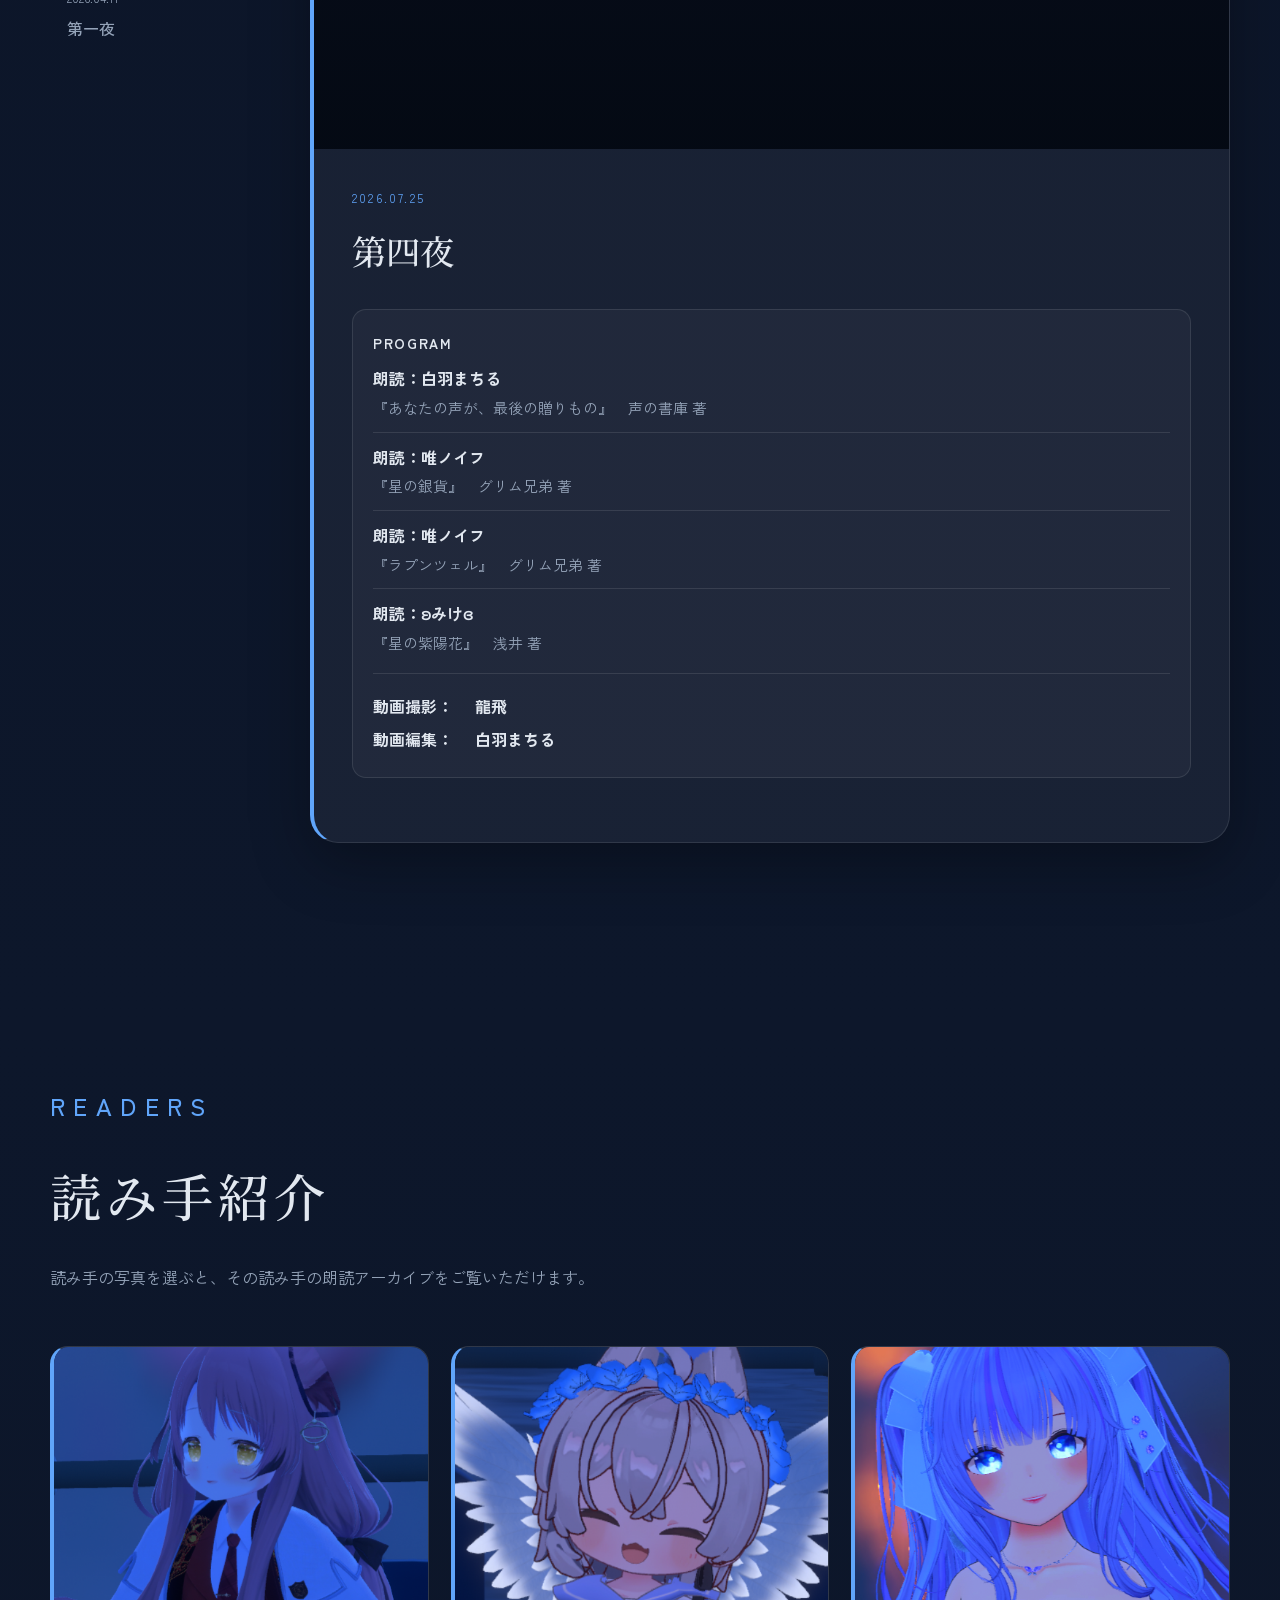
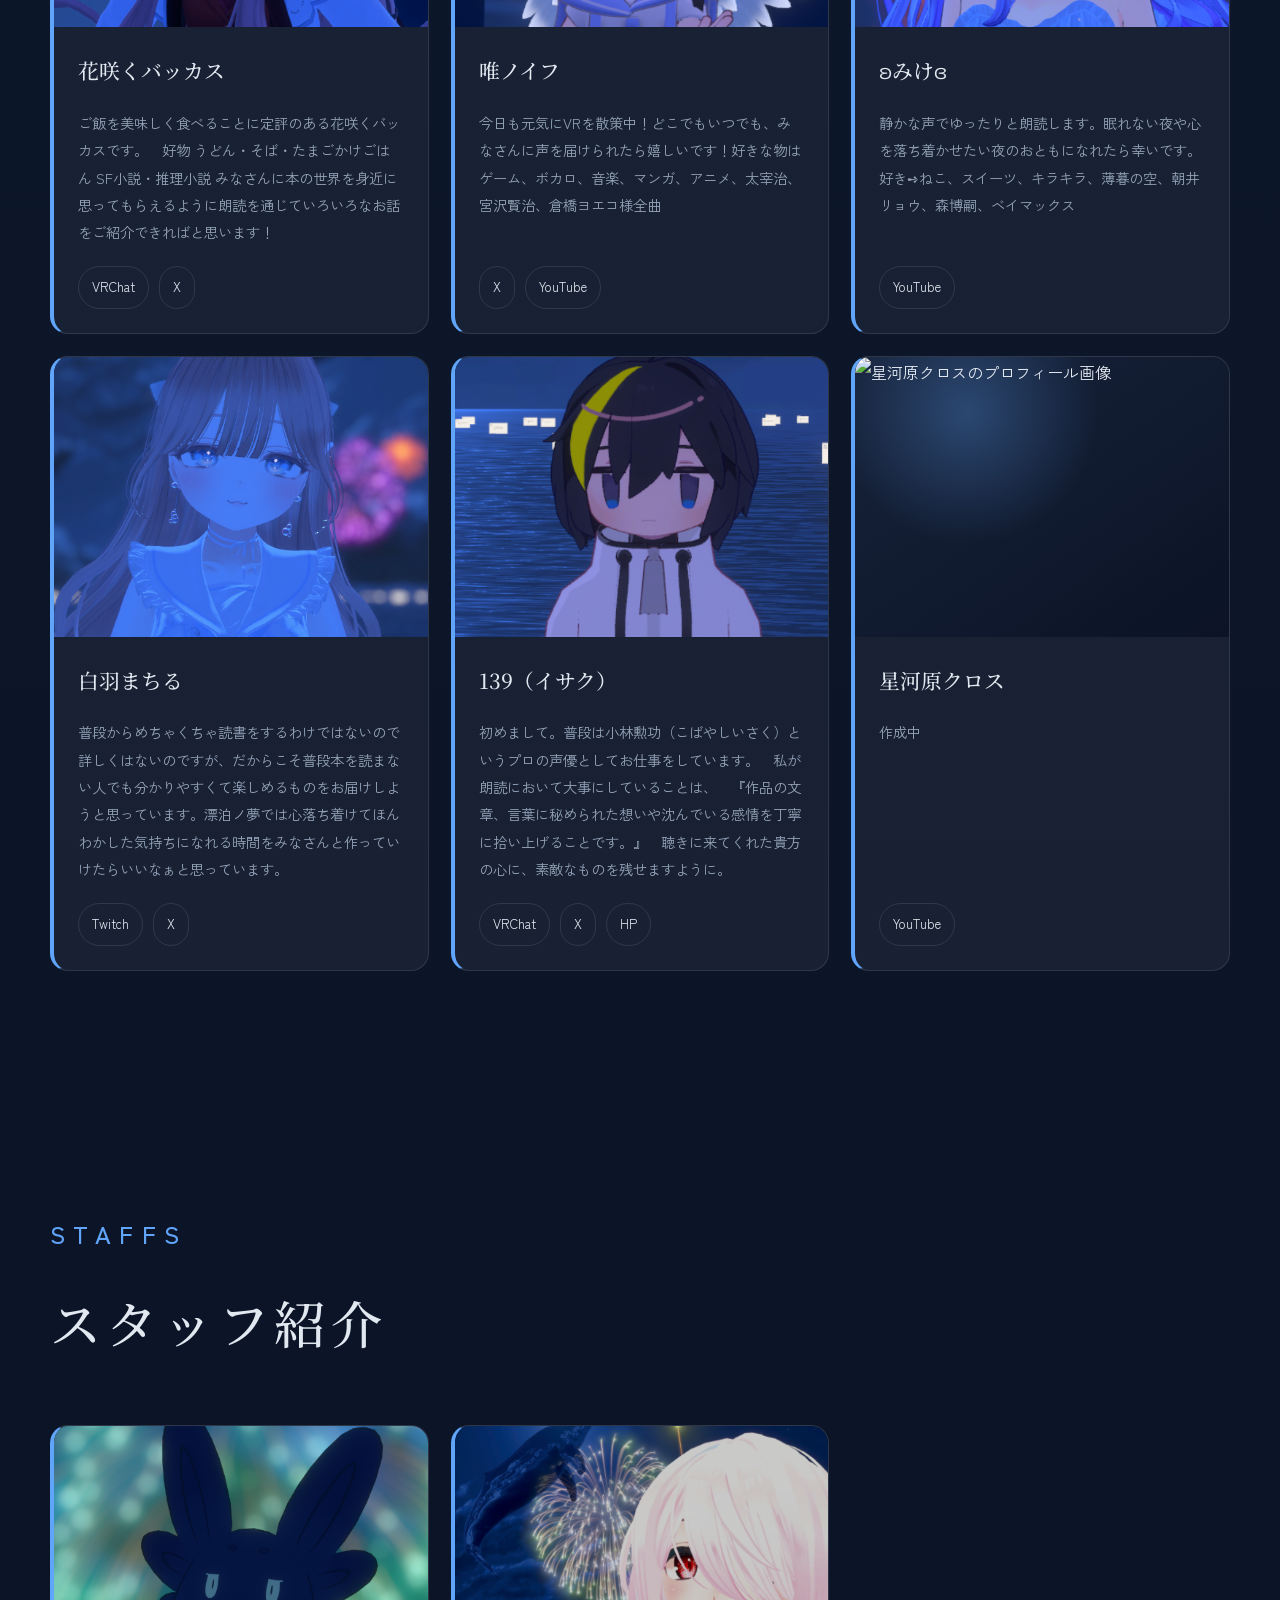
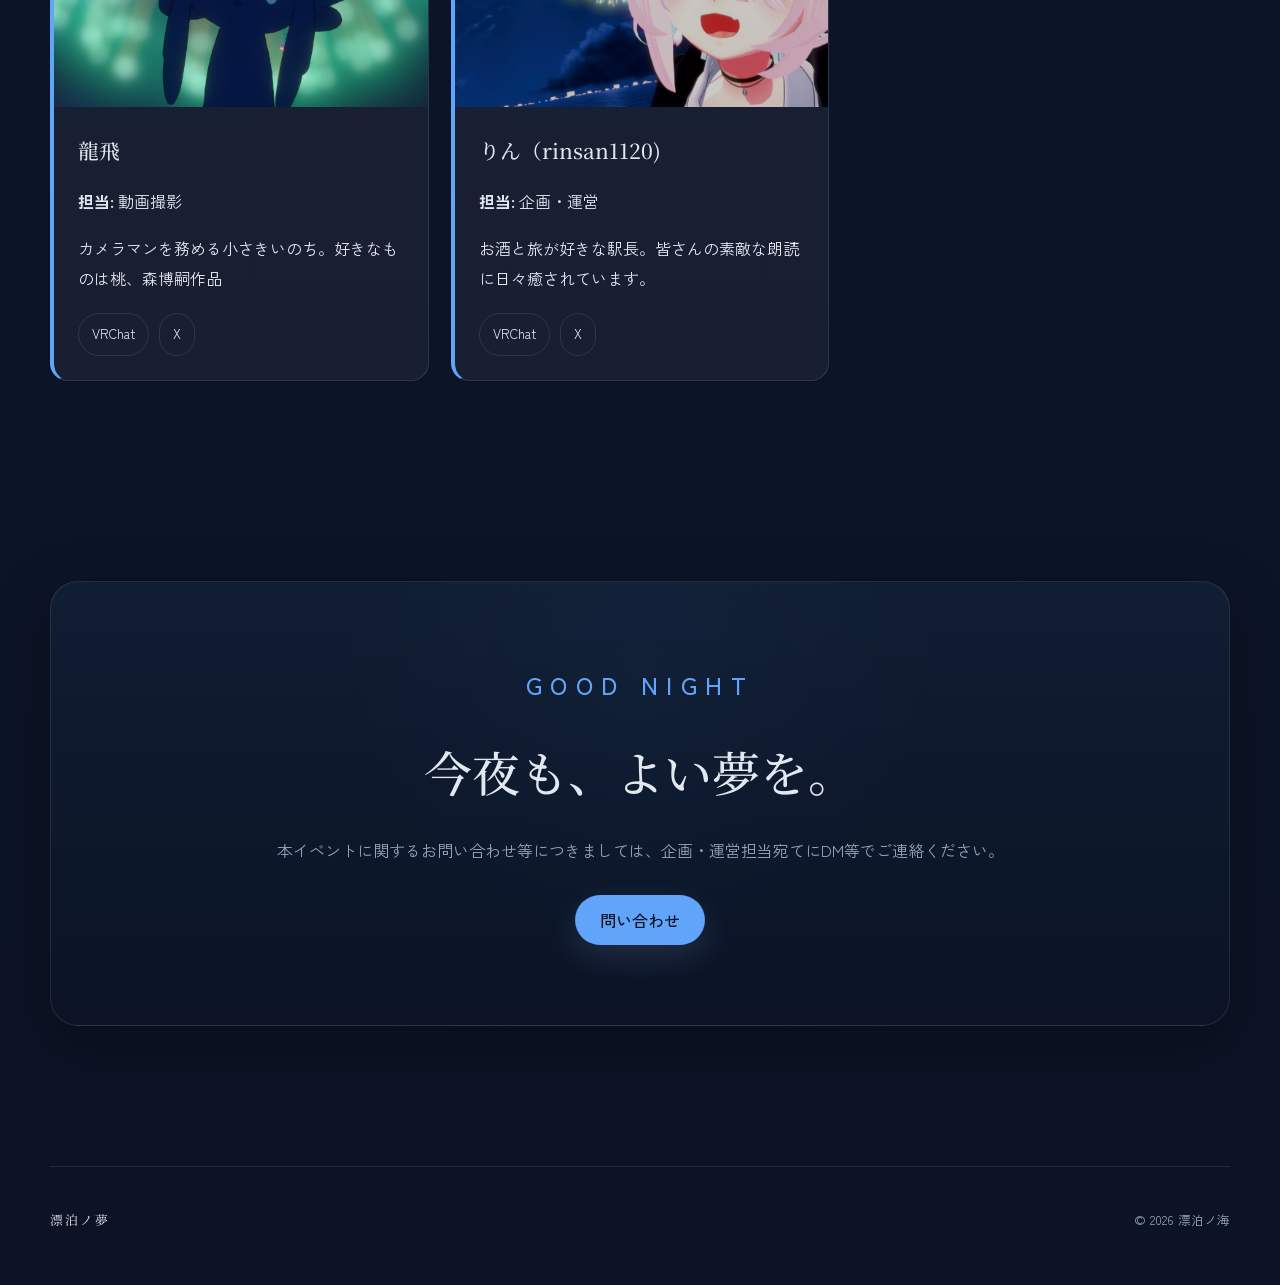
==== commit 11e3a2b8: "アーカイブ更新・Youtube未登録時準備中表示" ====
--- a/index.html
+++ b/index.html
@@ -171,6 +171,8 @@
             <span class="video-thumbnail__overlay"></span>
             <span class="video-thumbnail__play" aria-hidden="true">▶</span>
           </button>
+
+          <div class="archive-video-placeholder" id="archiveVideoPlaceholder" hidden>動画準備中</div>
 
           <div class="archive-feature__body">
             <p class="archive-feature__date" id="archiveDate"></p>
--- a/styles.css
+++ b/styles.css
@@ -637,6 +637,21 @@
   background: #070d1a;
   cursor: pointer;
   overflow: hidden;
+}
+
+/* 再生ボタンを隠し、同じ比率の準備中表示へ切り替えます。 */
+.video-thumbnail[hidden],
+.archive-video-placeholder[hidden] {
+  display: none;
+}
+
+.archive-video-placeholder {
+  width: 100%;
+  aspect-ratio: 16 / 9;
+  display: grid;
+  place-items: center;
+  background: #070d1a;
+  color: var(--text-sub);
 }
 
 .video-thumbnail img {
@@ -1057,6 +1072,11 @@
 }
 
 .modal-close {
+  /* 全モーダル共通：標準の余白・行高による×の位置ずれを防ぎます。 */
+  display: grid;
+  place-items: center;
+  padding: 0;
+  line-height: 1;
   width: 40px;
   height: 40px;
   color: var(--text);
@@ -1807,14 +1827,13 @@
   letter-spacing: 0.1em;
 }
 
-.works-notice,
 .works-count {
   color: var(--text-sub);
 }
 
 .works-controls {
   display: grid;
-  grid-template-columns: minmax(0, 2fr) minmax(0, 1fr) minmax(0, 1fr);
+  grid-template-columns: minmax(0, 2fr) repeat(3, minmax(0, 1fr));
   gap: 20px;
 }
 
@@ -1880,7 +1899,37 @@
   color: var(--text-sub);
 }
 
+/* 作者名は外部リンクではなく、このページの著者フィルタを操作するボタンです。 */
+.work-card__author {
+  display: inline-block;
+  max-width: 100%;
+  min-height: 44px;
+  padding: 4px 0;
+  border: 0;
+  background: transparent;
+  font: inherit;
+  text-align: left;
+  overflow-wrap: anywhere;
+  text-decoration: underline;
+  text-underline-offset: 0.2em;
+  cursor: pointer;
+}
+
+.work-card__author:hover {
+  color: var(--accent);
+}
+
+.work-card__author:focus-visible {
+  outline: 2px solid var(--accent);
+  outline-offset: 4px;
+  border-radius: 4px;
+}
+
 @media (max-width: 900px) {
+  .works-controls {
+    grid-template-columns: repeat(2, minmax(0, 1fr));
+  }
+
   .work-card {
     grid-template-columns: minmax(0, 1fr) auto;
     gap: 12px 24px;
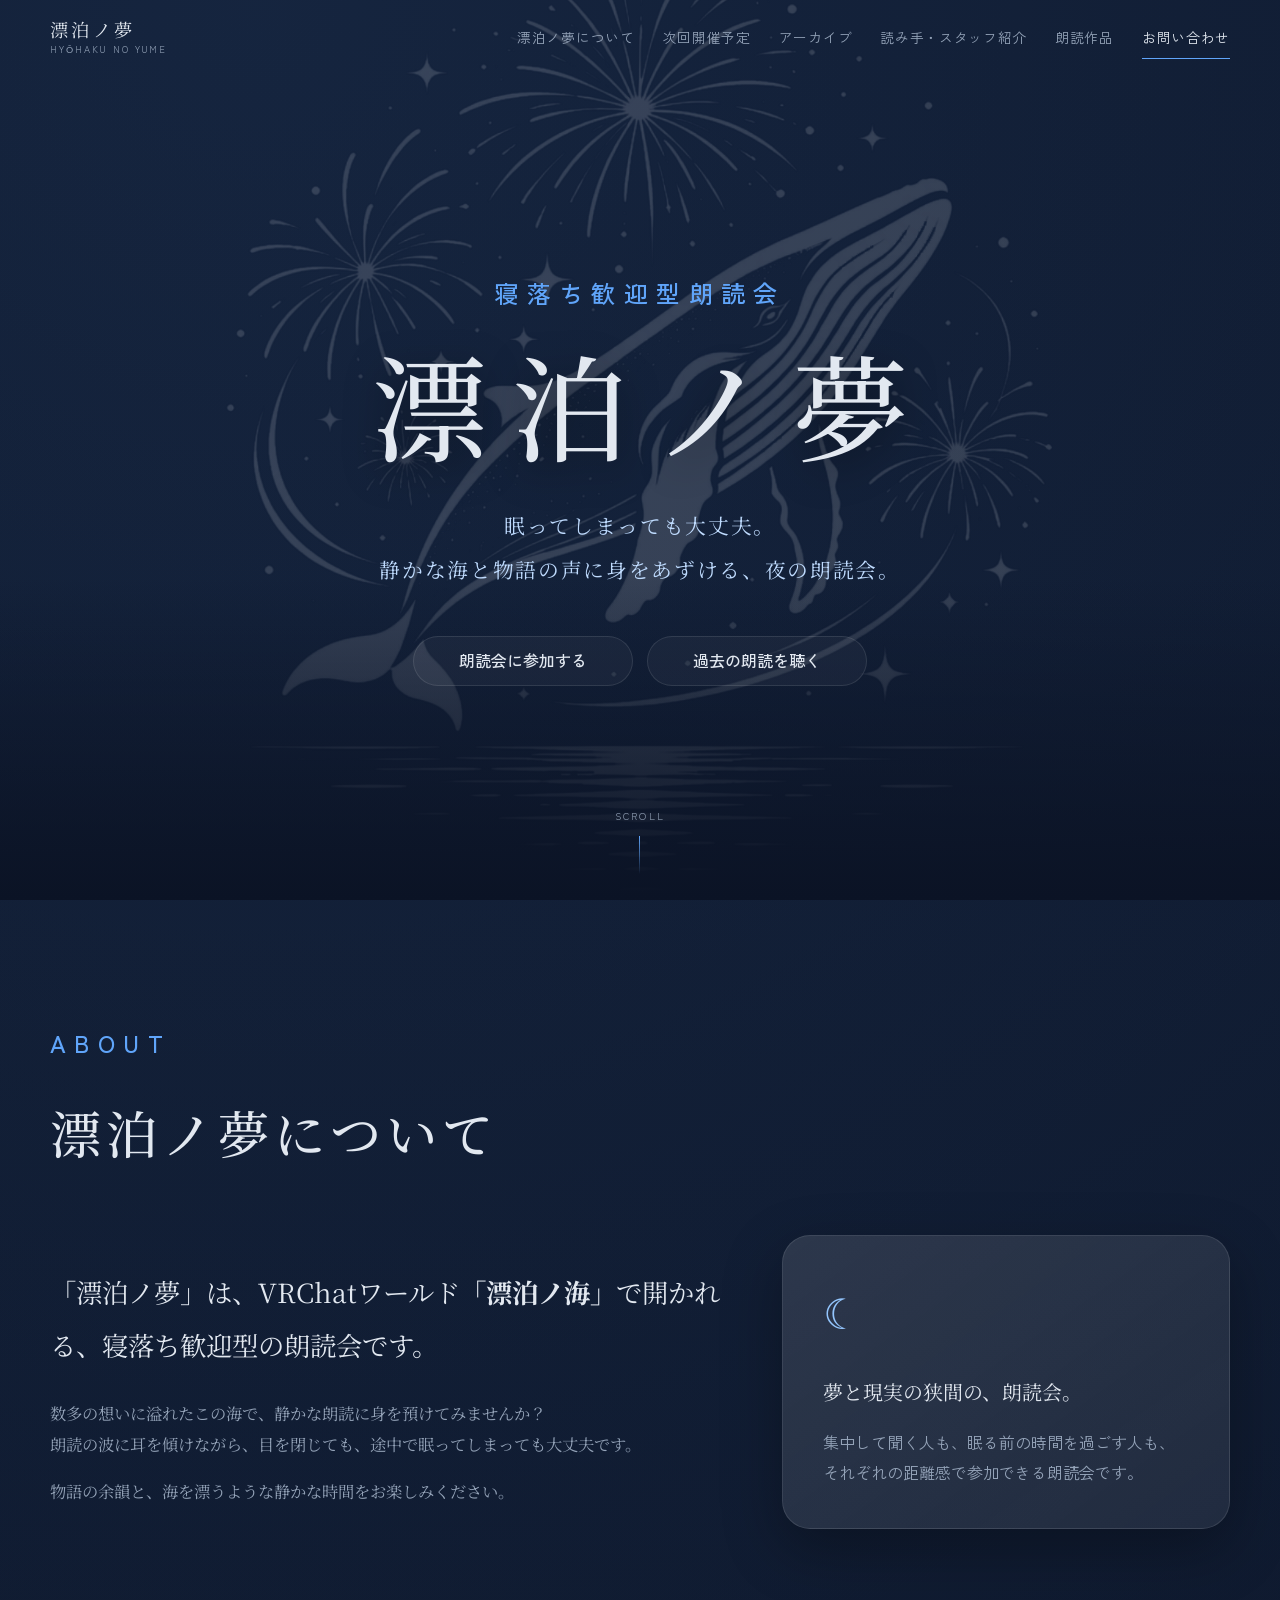
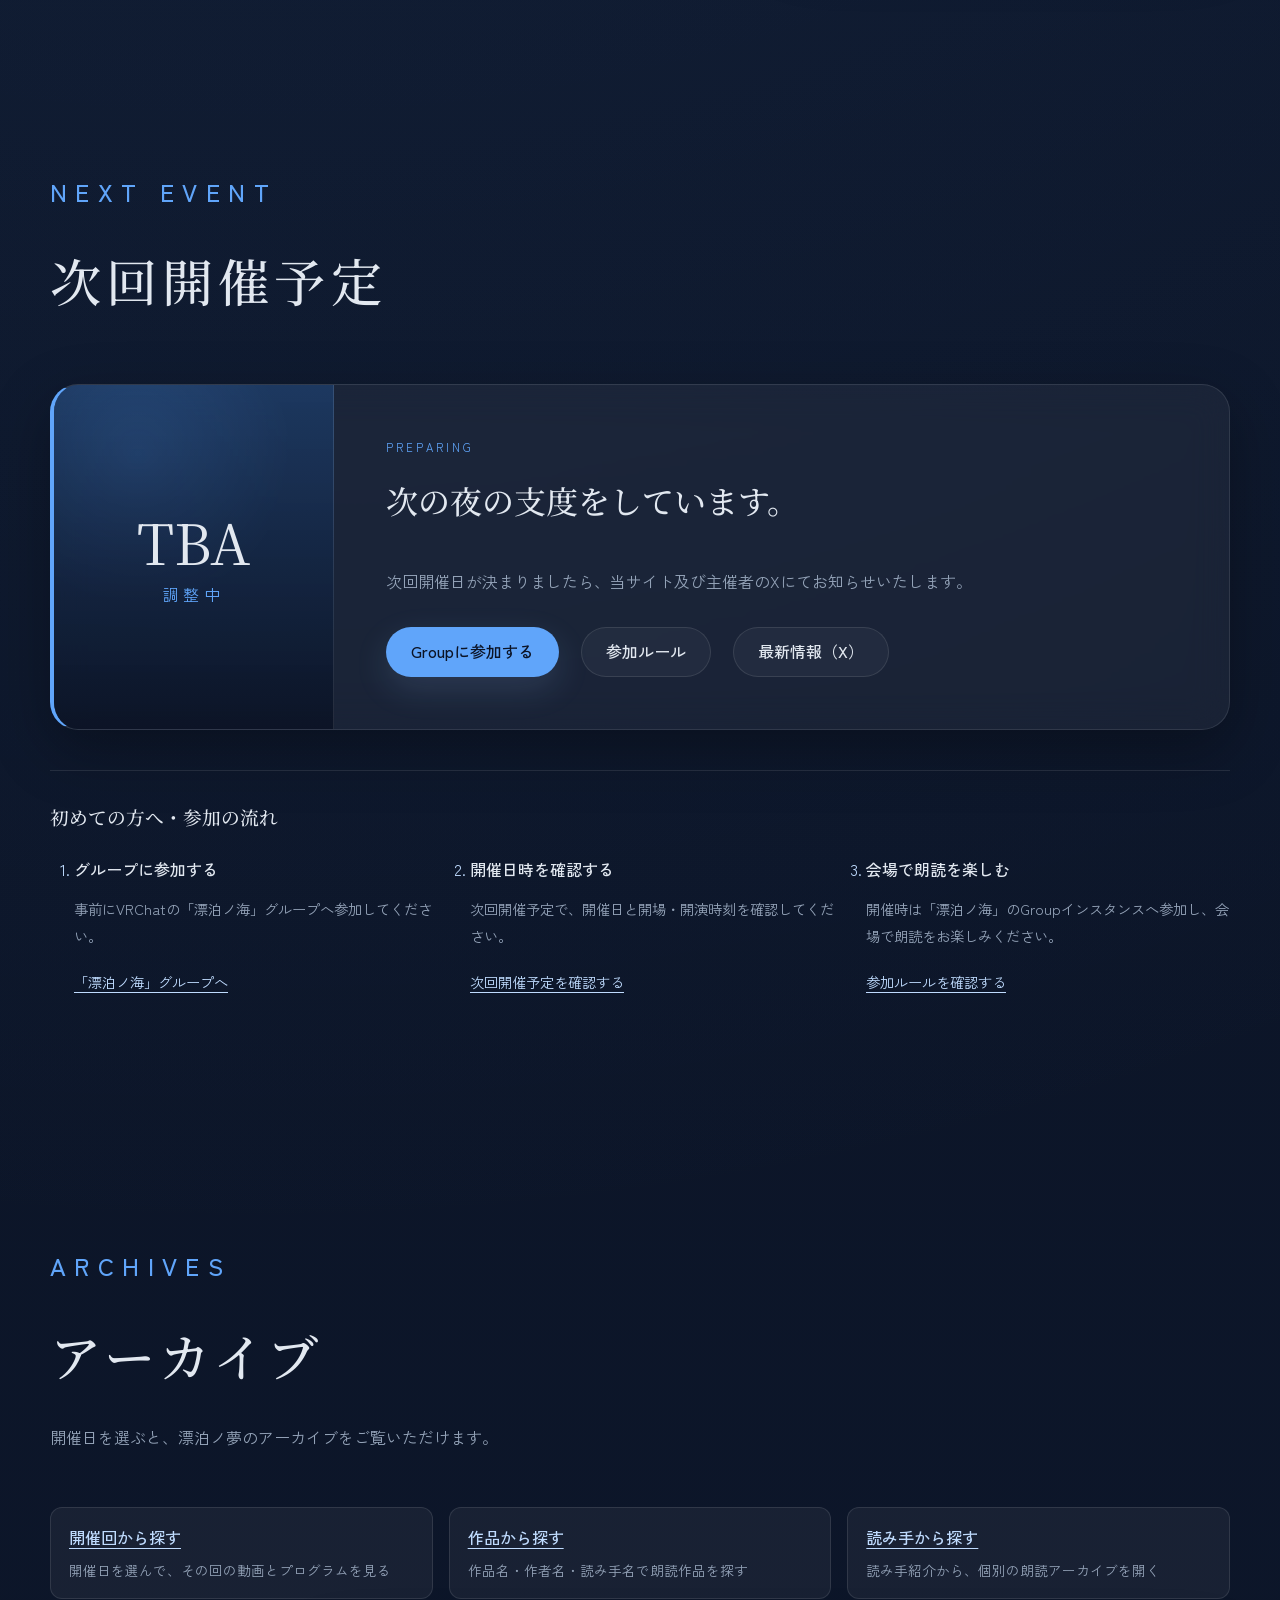
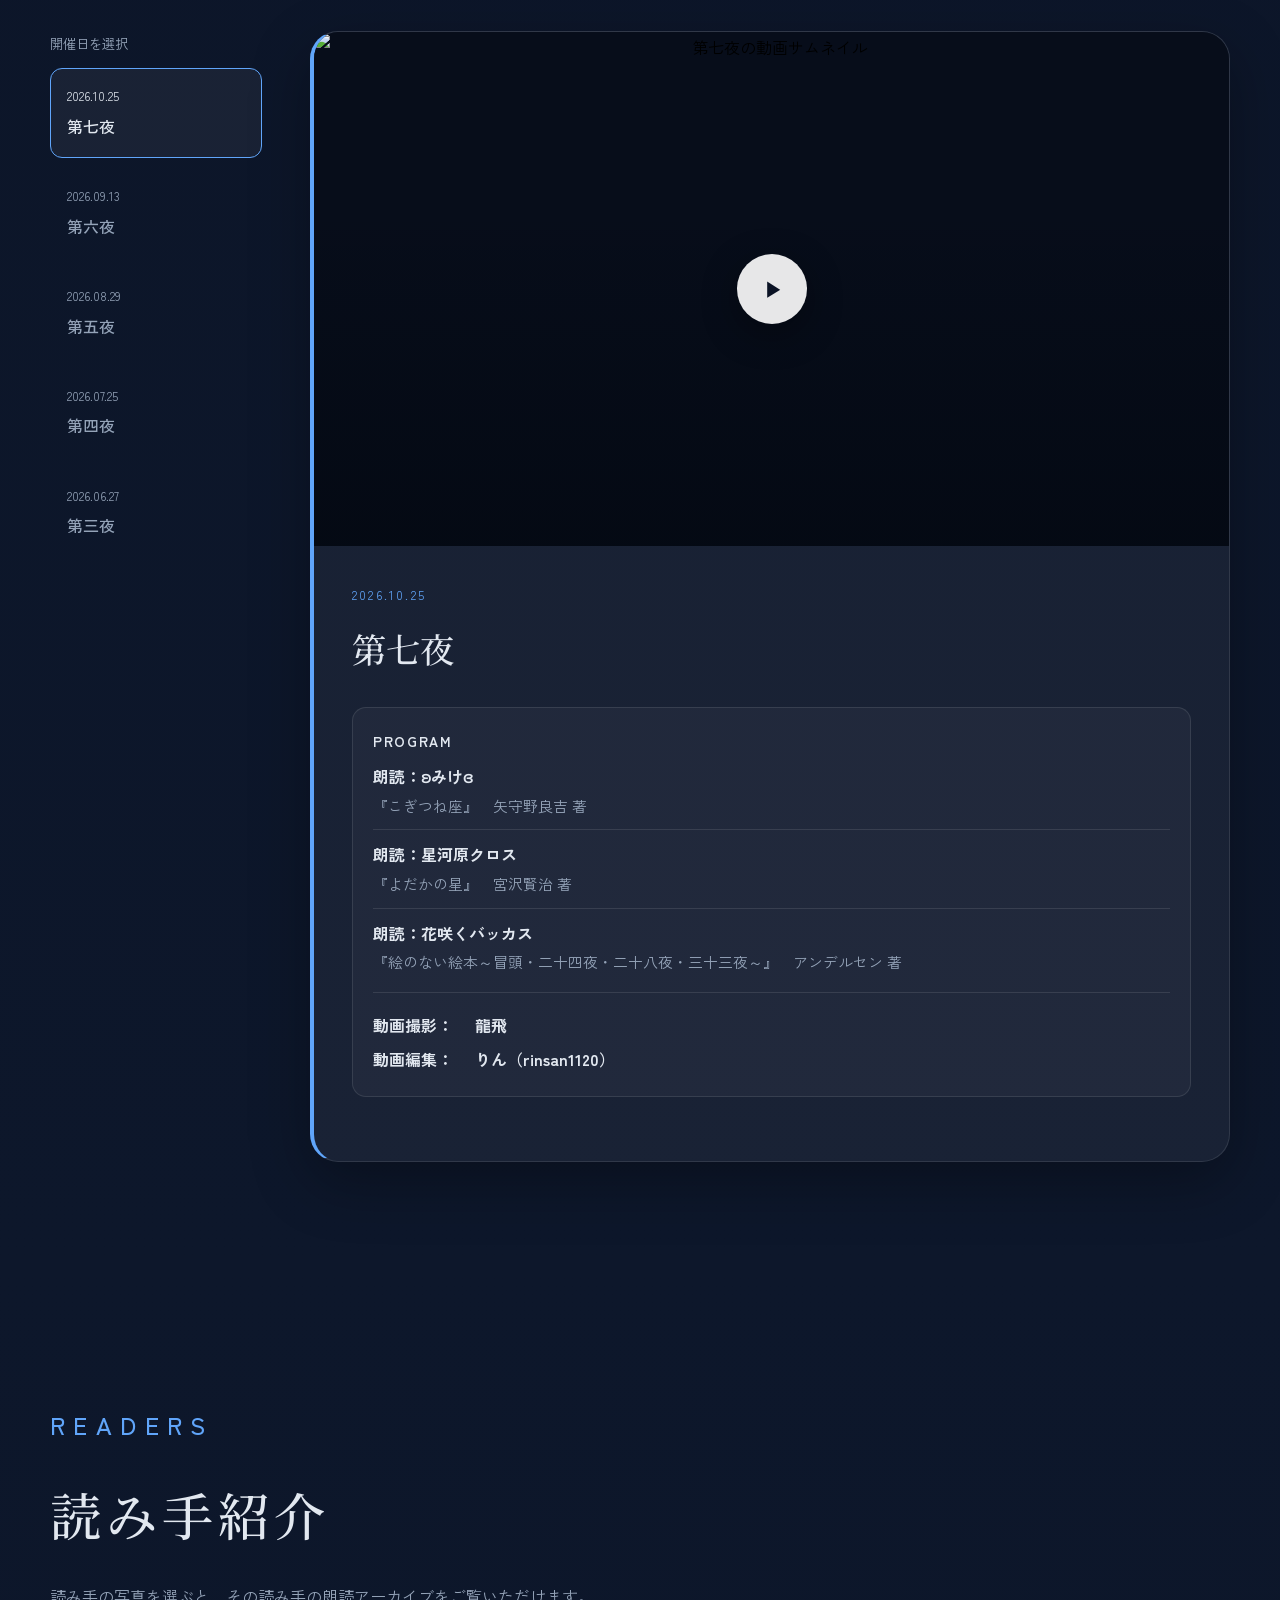
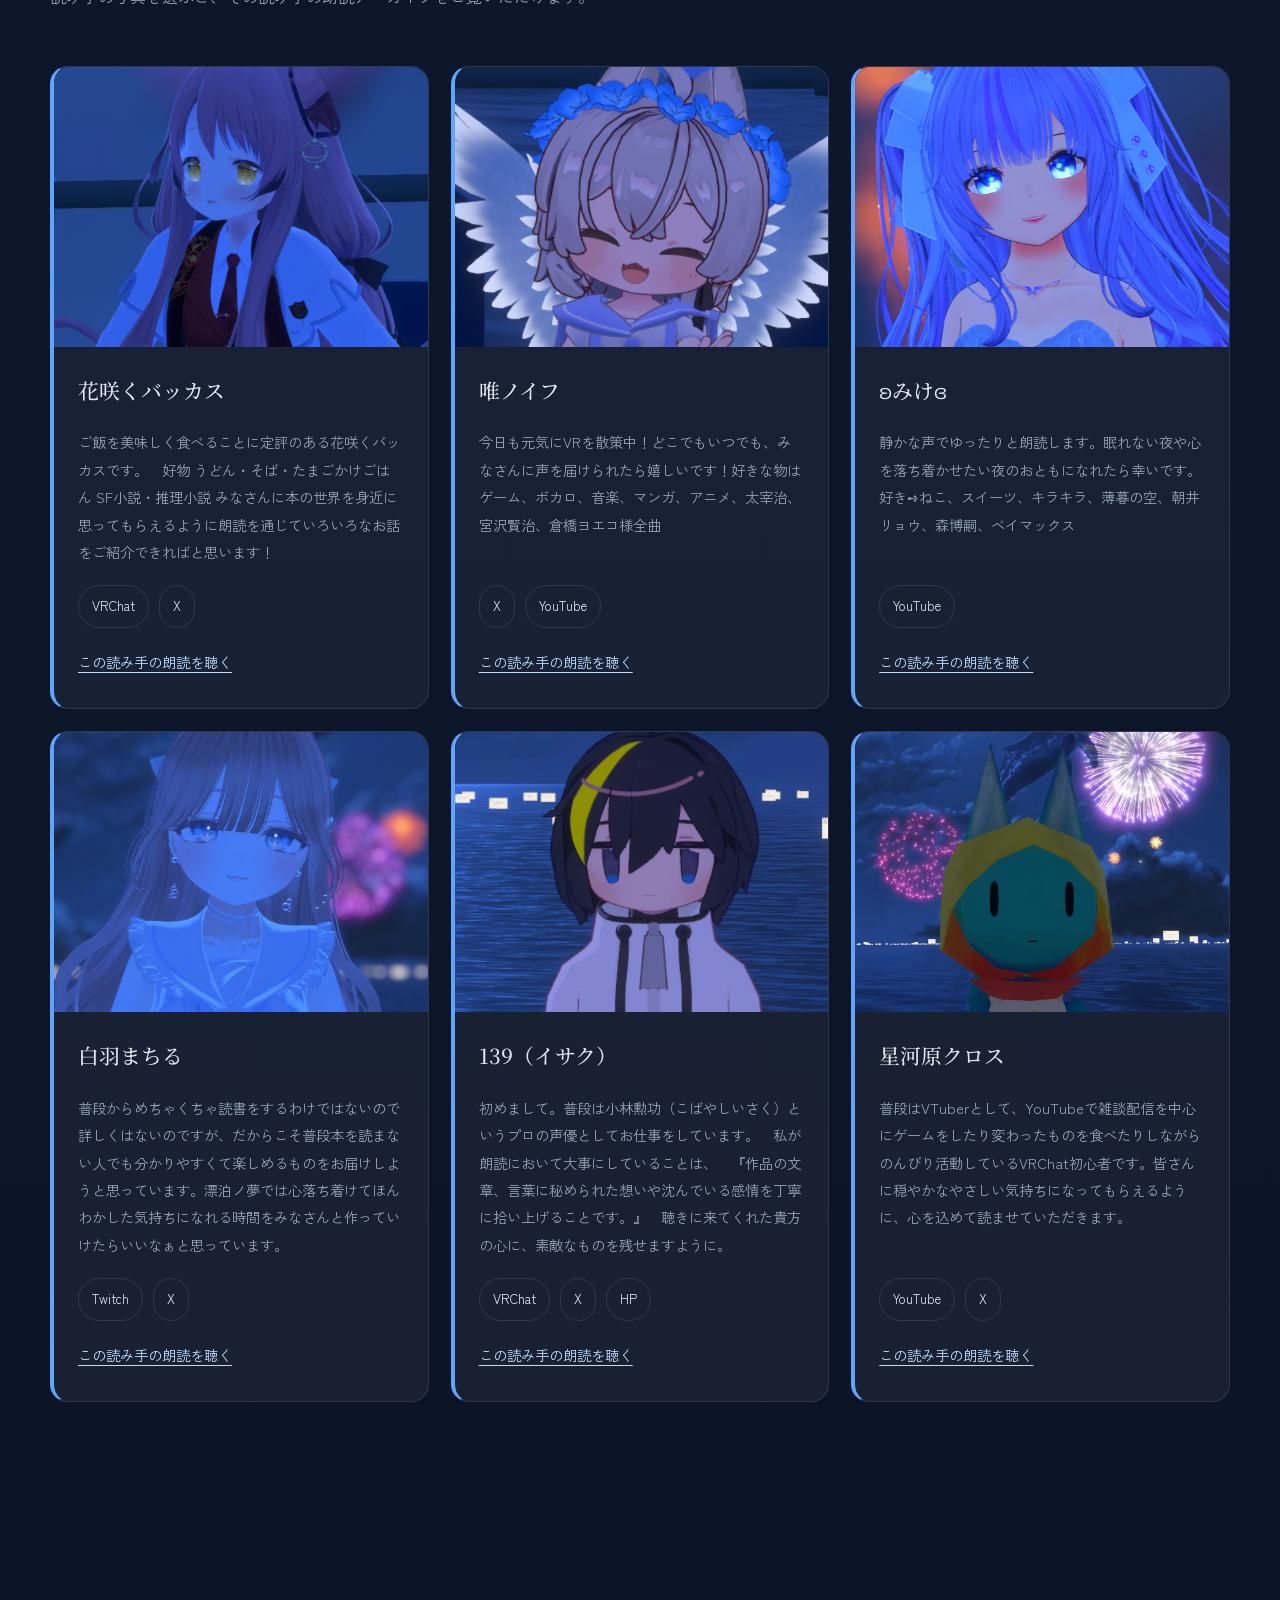
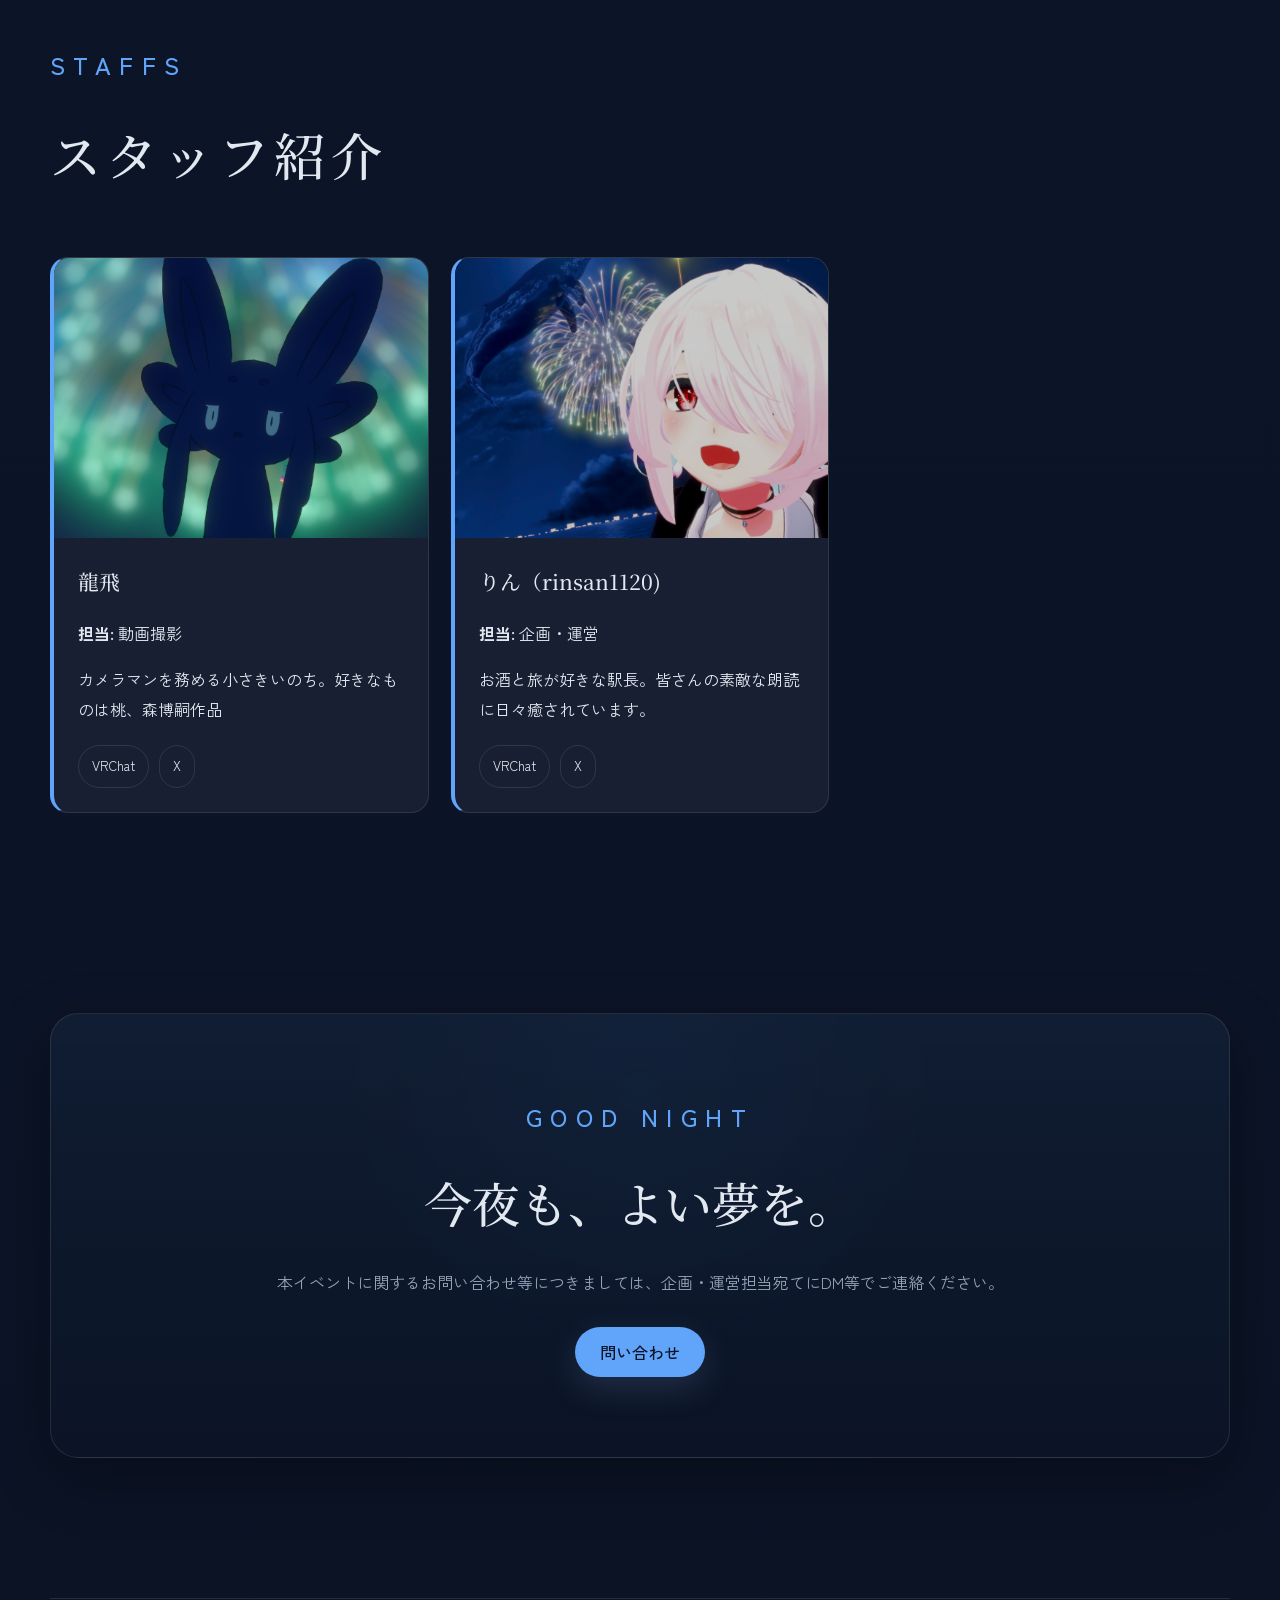
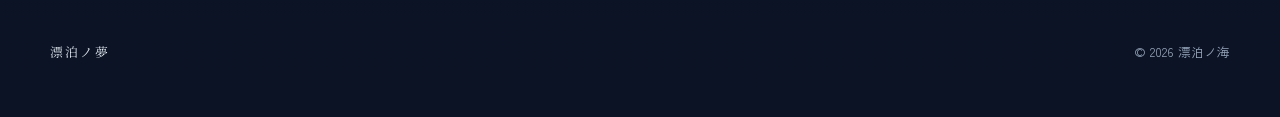
==== commit 1ce24243: "参加案内と朗読アーカイブへの導線を改善" ====
--- a/index.html
+++ b/index.html
@@ -67,27 +67,12 @@
         </p>
 
         <div class="hero__actions">
-        <a class="button button--ghost" href="#about">
-            漂泊ノ夢について
-        </a>          
         <a class="button button--ghost" href="#next-event">
-            次回開催予定
+            朗読会に参加する
         </a>
 
         <a class="button button--ghost" href="#archives">
-            アーカイブ
-        </a>
-
-        <a class="button button--ghost" href="works.html">
-            朗読作品
-        </a>
-
-        <a class="button button--ghost" href="#casts">
-            読み手・スタッフ紹介
-        </a>
-
-        <a class="button button--ghost" href="#contact">
-            お問い合わせ
+            過去の朗読を聴く
         </a>
         </div>
     </div>
@@ -138,6 +123,28 @@
 
       <!-- next-event-data.js の設定に応じて次回開催予定を描画します。 -->
       <article class="event-card" id="nextEventCard"></article>
+
+      <!-- 開催日の表示モードに関係なく、参加手順を確認できます。 -->
+      <section class="participation-guide" aria-labelledby="participationTitle">
+        <h3 id="participationTitle">初めての方へ・参加の流れ</h3>
+        <ol class="participation-steps">
+          <li>
+            <h4>グループに参加する</h4>
+            <p>事前にVRChatの「漂泊ノ海」グループへ参加してください。</p>
+            <a class="guide-link" href="https://vrc.group/HYOHAK.5005" target="_blank" rel="noopener noreferrer">「漂泊ノ海」グループへ</a>
+          </li>
+          <li>
+            <h4>開催日時を確認する</h4>
+            <p>次回開催予定で、開催日と開場・開演時刻を確認してください。</p>
+            <a class="guide-link" href="#next-event">次回開催予定を確認する</a>
+          </li>
+          <li>
+            <h4>会場で朗読を楽しむ</h4>
+            <p>開催時は「漂泊ノ海」のGroupインスタンスへ参加し、会場で朗読をお楽しみください。</p>
+            <button class="guide-link" id="guideRulesButton" type="button" aria-haspopup="dialog" aria-controls="rulesModal">参加ルールを確認する</button>
+          </li>
+        </ol>
+      </section>
     </section>
 
     <section class="section section--archives reveal" id="archives" aria-labelledby="archivesTitle">
@@ -148,6 +155,13 @@
           開催日を選ぶと、漂泊ノ夢のアーカイブをご覧いただけます。
         </p>
       </div>
+
+      <!-- 既存の開催回・作品一覧・読み手別アーカイブへ案内します。 -->
+      <nav class="archive-paths" aria-label="朗読アーカイブの探し方">
+        <a href="#archiveList"><strong>開催回から探す</strong><span>開催日を選んで、その回の動画とプログラムを見る</span></a>
+        <a href="works.html"><strong>作品から探す</strong><span>作品名・作者名・読み手名で朗読作品を探す</span></a>
+        <a href="#casts"><strong>読み手から探す</strong><span>読み手紹介から、個別の朗読アーカイブを開く</span></a>
+      </nav>
 
       <div class="archive-layout">
         <div class="archive-picker">
--- a/styles.css
+++ b/styles.css
@@ -295,6 +295,124 @@
   justify-content: center;
   flex-wrap: wrap;
   gap: 14px;
+}
+
+.hero__actions .button {
+  min-width: 220px;
+}
+
+/* 参加案内と探し方は、既存カードの表示を変えずに補助導線として配置します。 */
+.participation-guide {
+  margin-top: 40px;
+  padding-top: 28px;
+  border-top: 1px solid var(--line);
+}
+
+.participation-guide h3 {
+  margin: 0 0 20px;
+  font-family: "Noto Serif JP", serif;
+  font-weight: 500;
+}
+
+.participation-steps {
+  display: grid;
+  grid-template-columns: repeat(3, minmax(0, 1fr));
+  gap: 32px;
+  margin: 0;
+  padding-left: 1.5em;
+}
+
+.participation-steps li::marker {
+  color: var(--accent-strong);
+}
+
+.participation-steps h4 {
+  margin: 0;
+  font-weight: 500;
+}
+
+.participation-steps p {
+  margin: 10px 0;
+  color: var(--text-sub);
+  font-size: 0.9rem;
+}
+
+.guide-link {
+  display: inline-flex;
+  align-items: center;
+  min-height: 44px;
+  padding: 4px 0;
+  border: 0;
+  background: transparent;
+  color: var(--accent-strong);
+  font: inherit;
+  font-size: 0.9rem;
+  text-align: left;
+  text-decoration: underline;
+  text-underline-offset: 0.25em;
+  cursor: pointer;
+}
+
+.guide-link:hover {
+  color: var(--text-main);
+}
+
+.guide-link:focus-visible,
+.archive-paths a:focus-visible,
+.hero__actions a:focus-visible {
+  outline: 2px solid var(--accent);
+  outline-offset: 4px;
+}
+
+.cast-card__archive-link {
+  margin-top: 12px;
+  align-self: flex-start;
+}
+
+.archive-paths {
+  display: grid;
+  grid-template-columns: repeat(3, minmax(0, 1fr));
+  gap: 16px;
+  margin-bottom: 32px;
+}
+
+.archive-paths a {
+  padding: 14px 18px;
+  border: 1px solid var(--line);
+  border-radius: 12px;
+  background: var(--card-bg);
+  text-decoration: none;
+}
+
+.archive-paths a:hover {
+  border-color: var(--accent);
+}
+
+.archive-paths strong {
+  display: block;
+  color: var(--accent-strong);
+  font-weight: 500;
+  text-decoration: underline;
+  text-underline-offset: 0.25em;
+}
+
+.archive-paths span {
+  display: block;
+  margin-top: 6px;
+  color: var(--text-sub);
+  font-size: 0.85rem;
+}
+
+@media (max-width: 760px) {
+  .participation-steps,
+  .archive-paths {
+    grid-template-columns: minmax(0, 1fr);
+    gap: 20px;
+  }
+
+  .hero__actions .button {
+    min-width: 0;
+  }
 }
 
 .button {
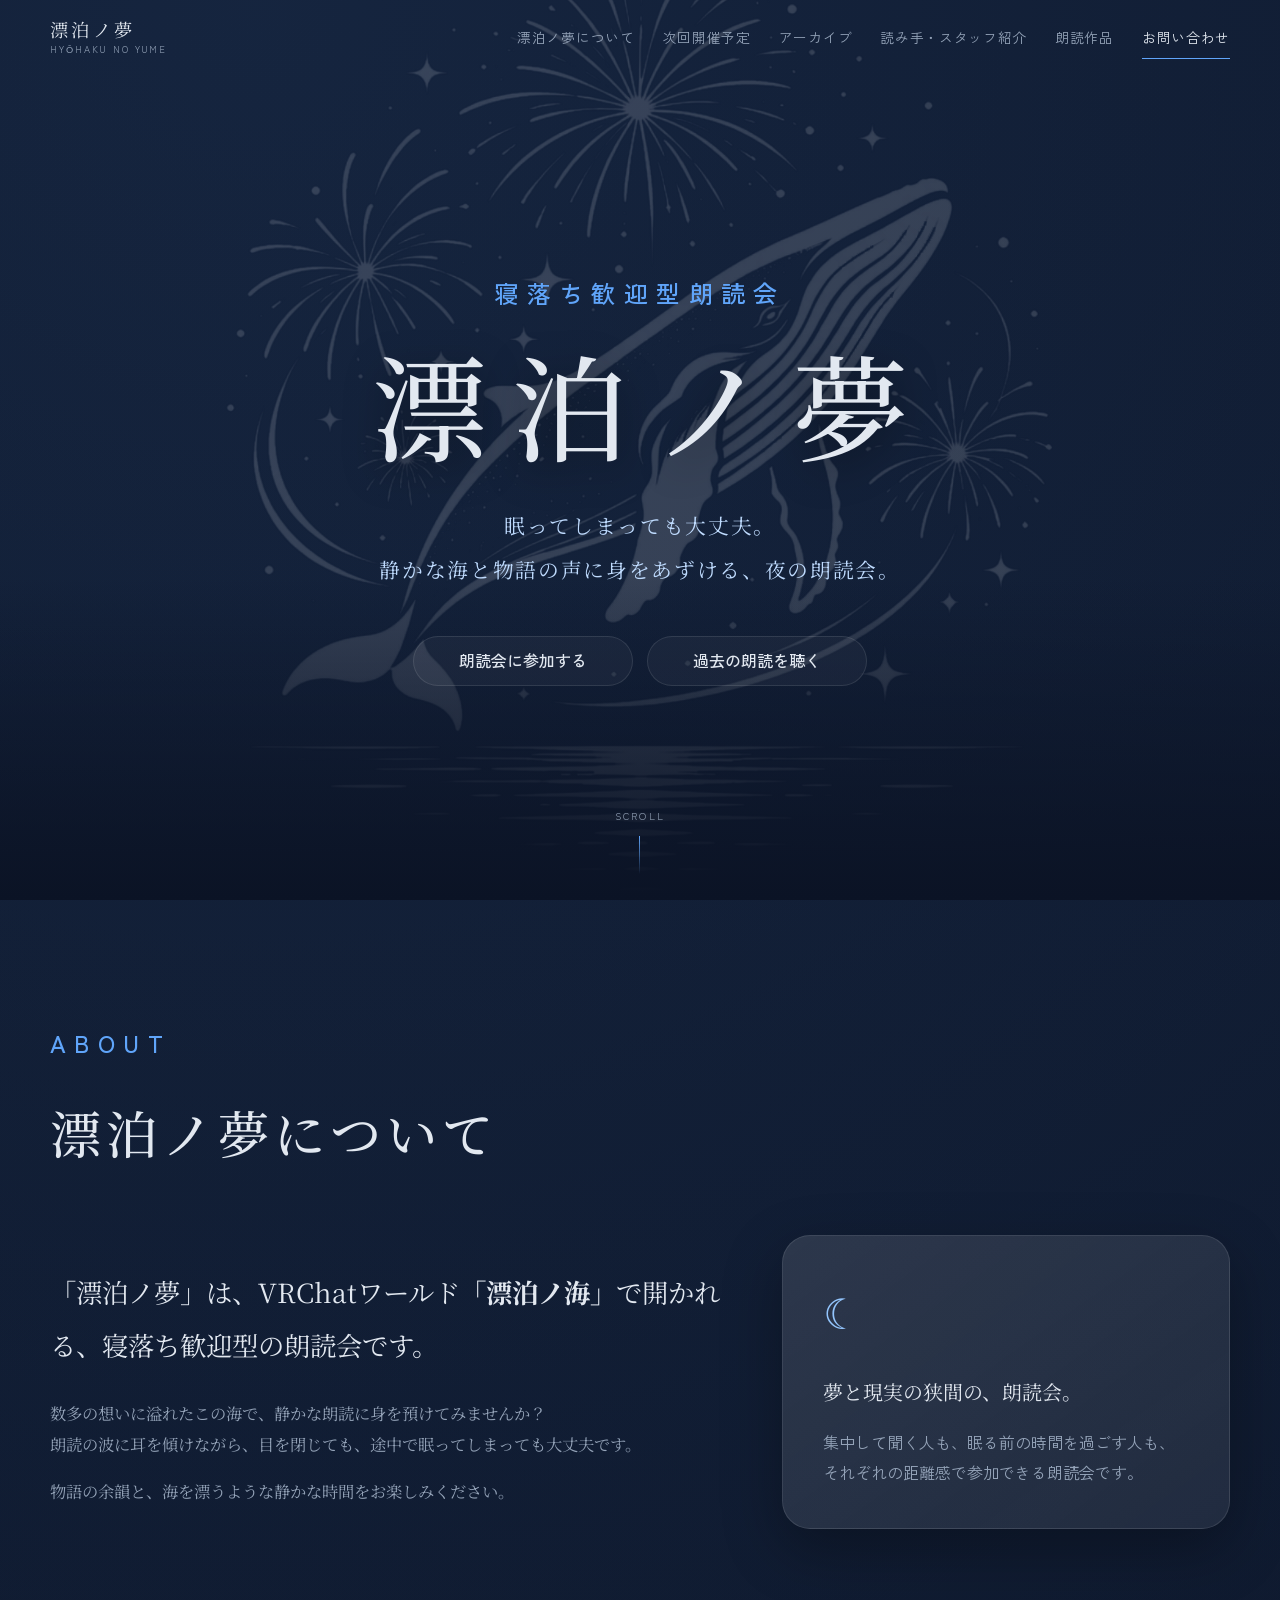
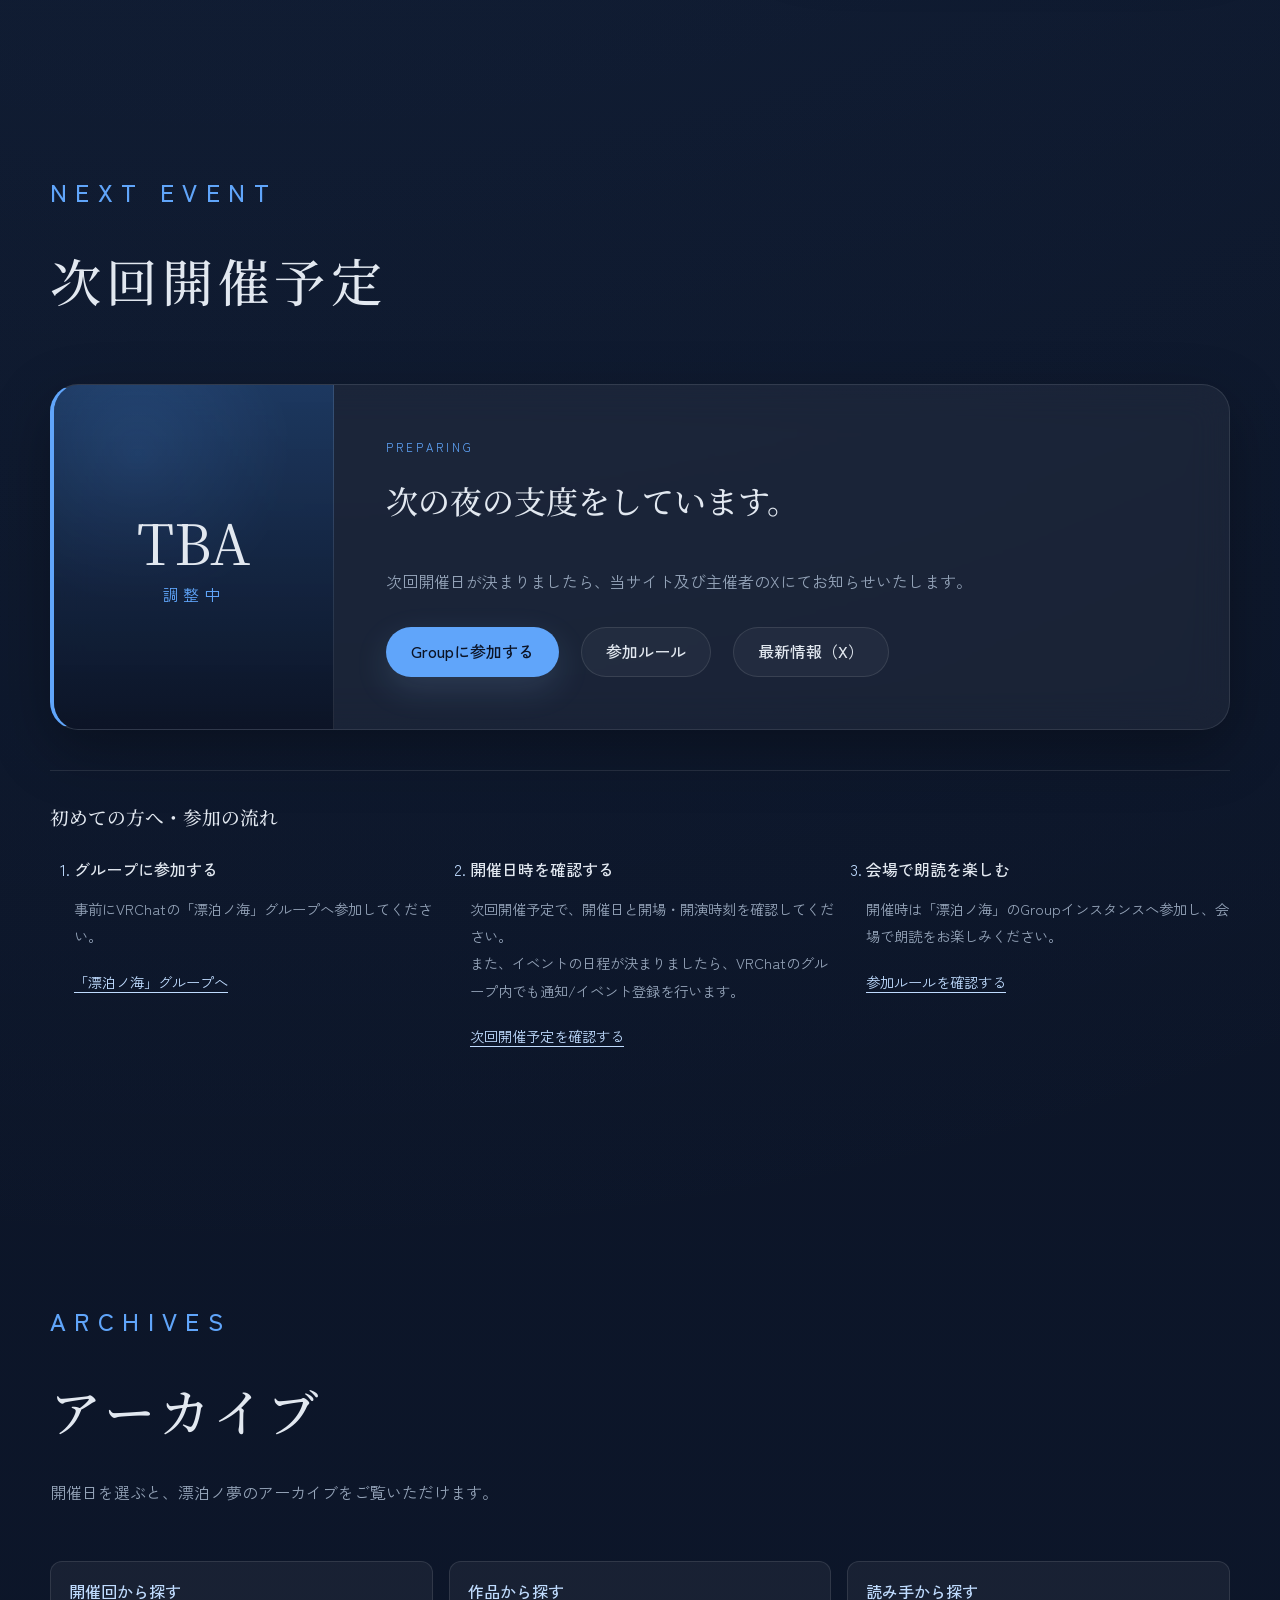
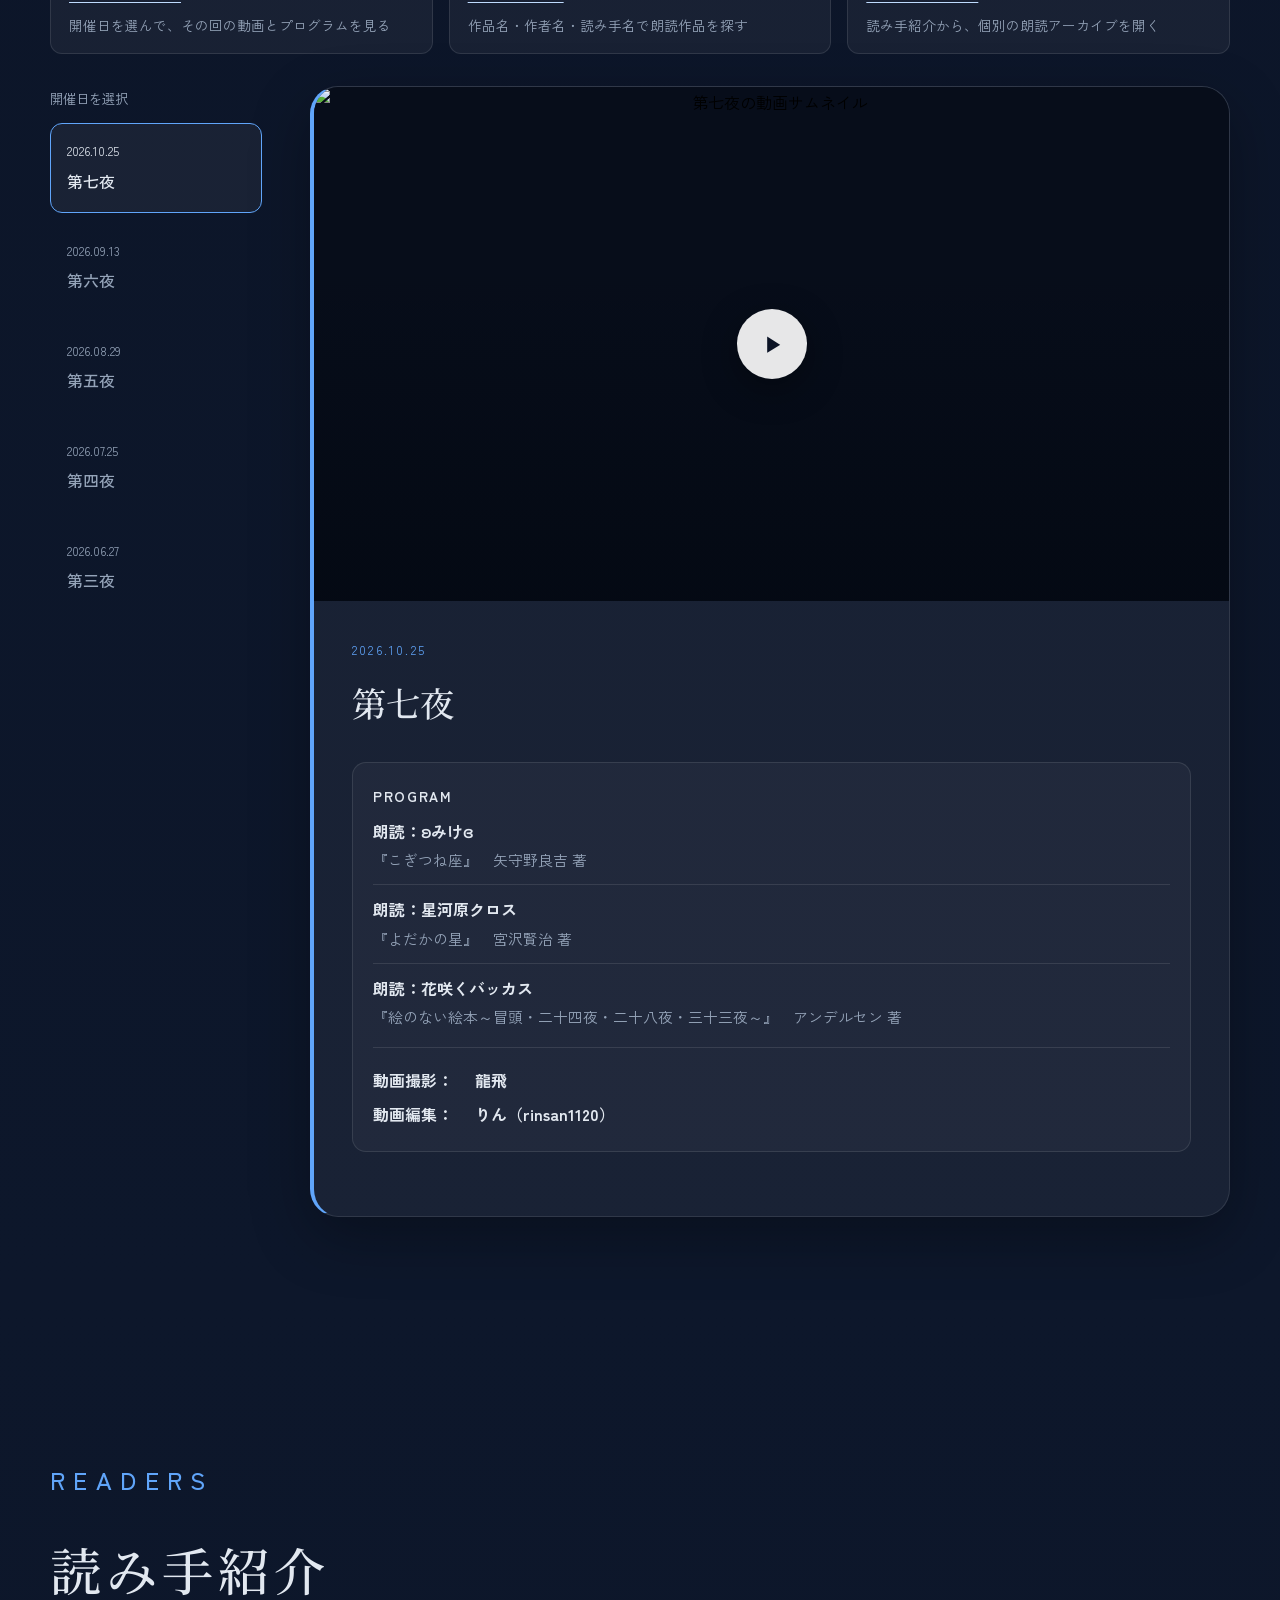
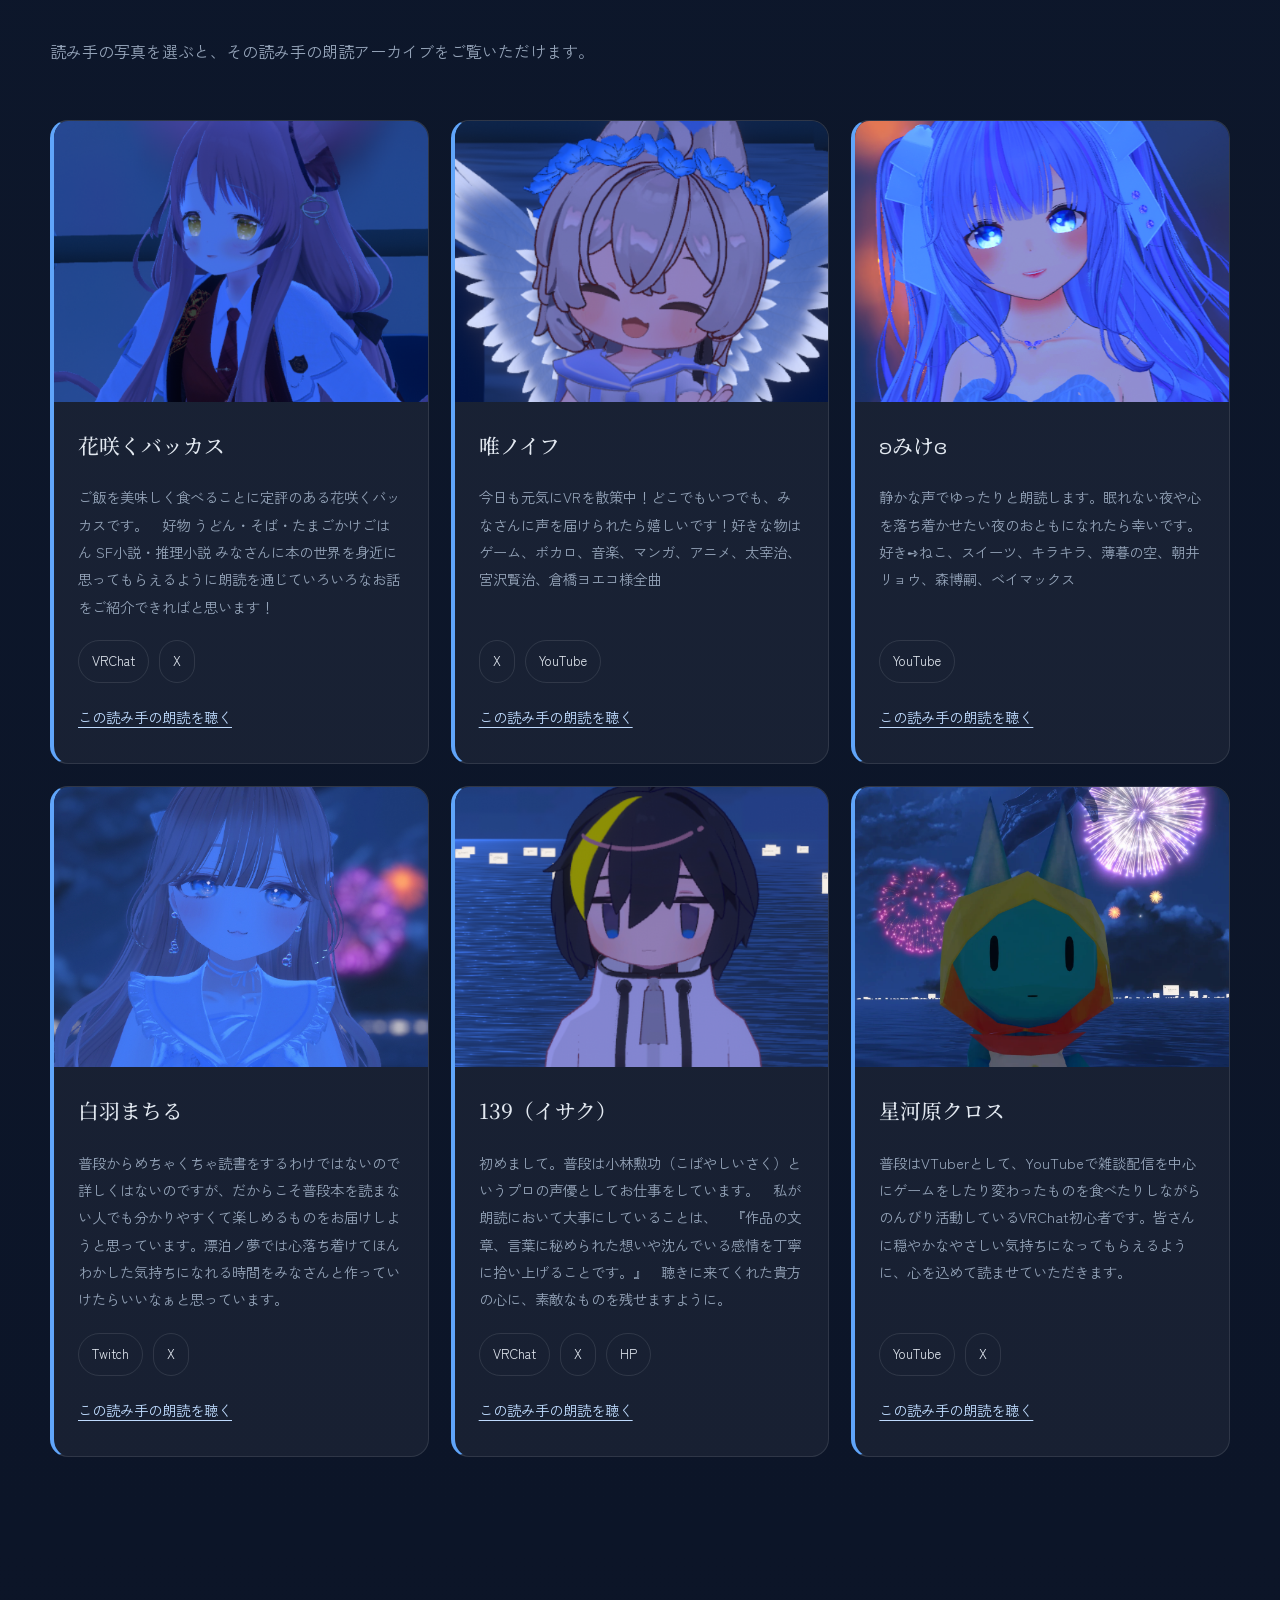
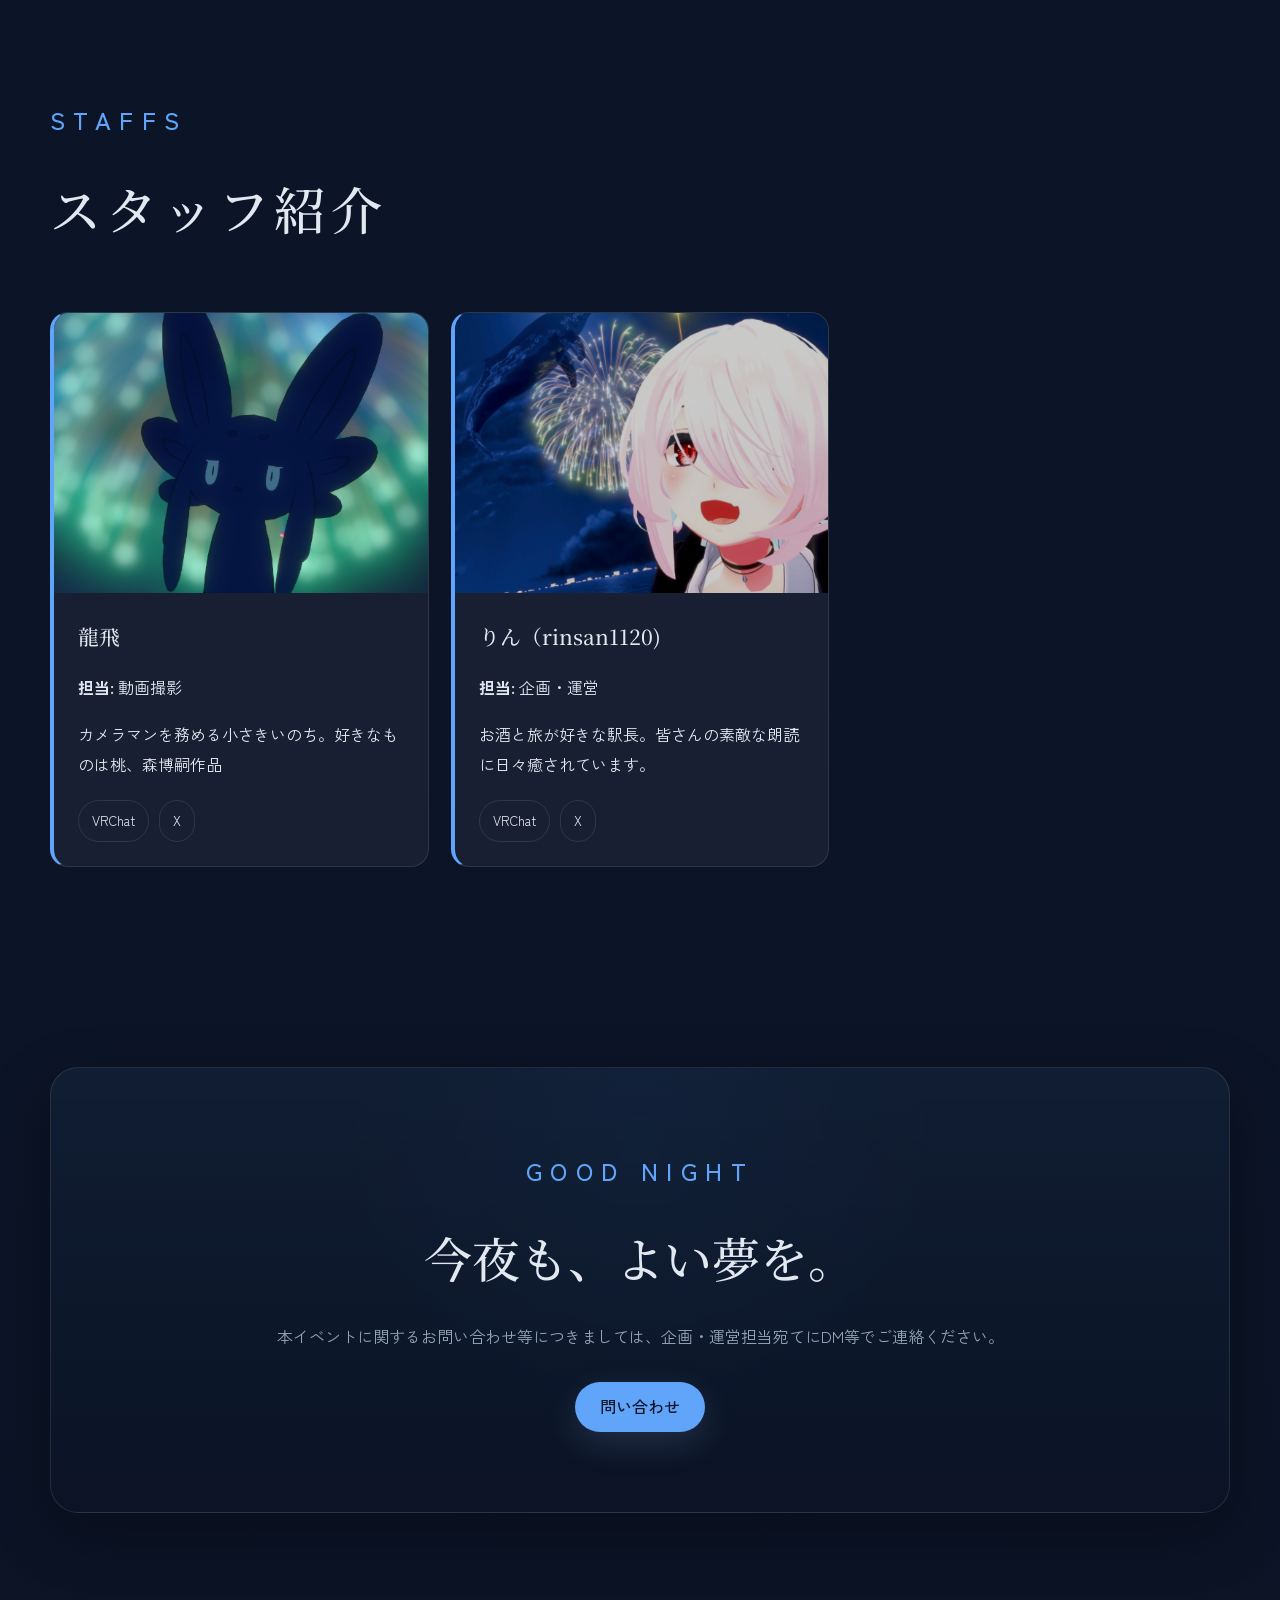
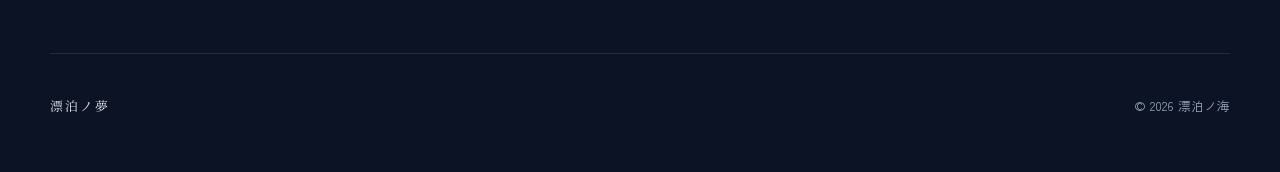
==== commit f13c5d75: "Update index.html" ====
--- a/index.html
+++ b/index.html
@@ -135,7 +135,7 @@
           </li>
           <li>
             <h4>開催日時を確認する</h4>
-            <p>次回開催予定で、開催日と開場・開演時刻を確認してください。</p>
+            <p>次回開催予定で、開催日と開場・開演時刻を確認してください。<br>また、イベントの日程が決まりましたら、VRChatのグループ内でも通知/イベント登録を行います。</p>
             <a class="guide-link" href="#next-event">次回開催予定を確認する</a>
           </li>
           <li>
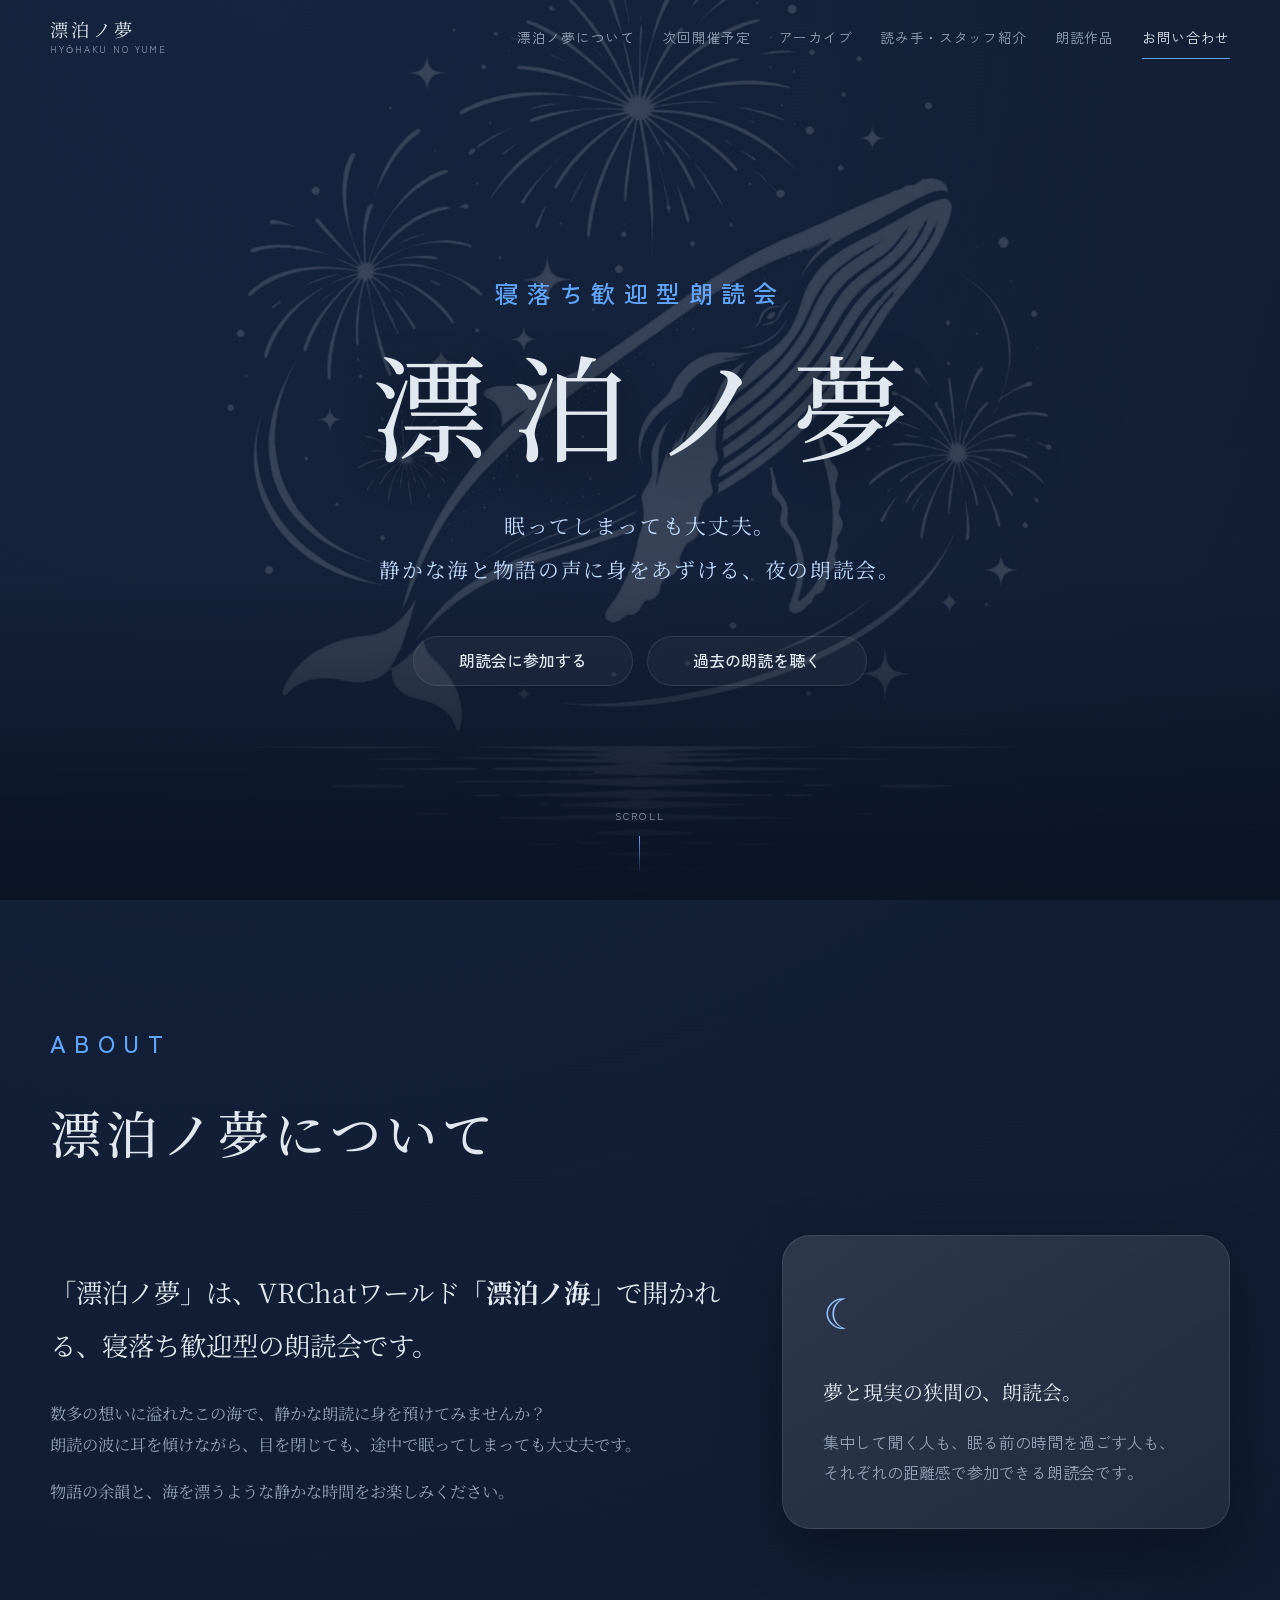
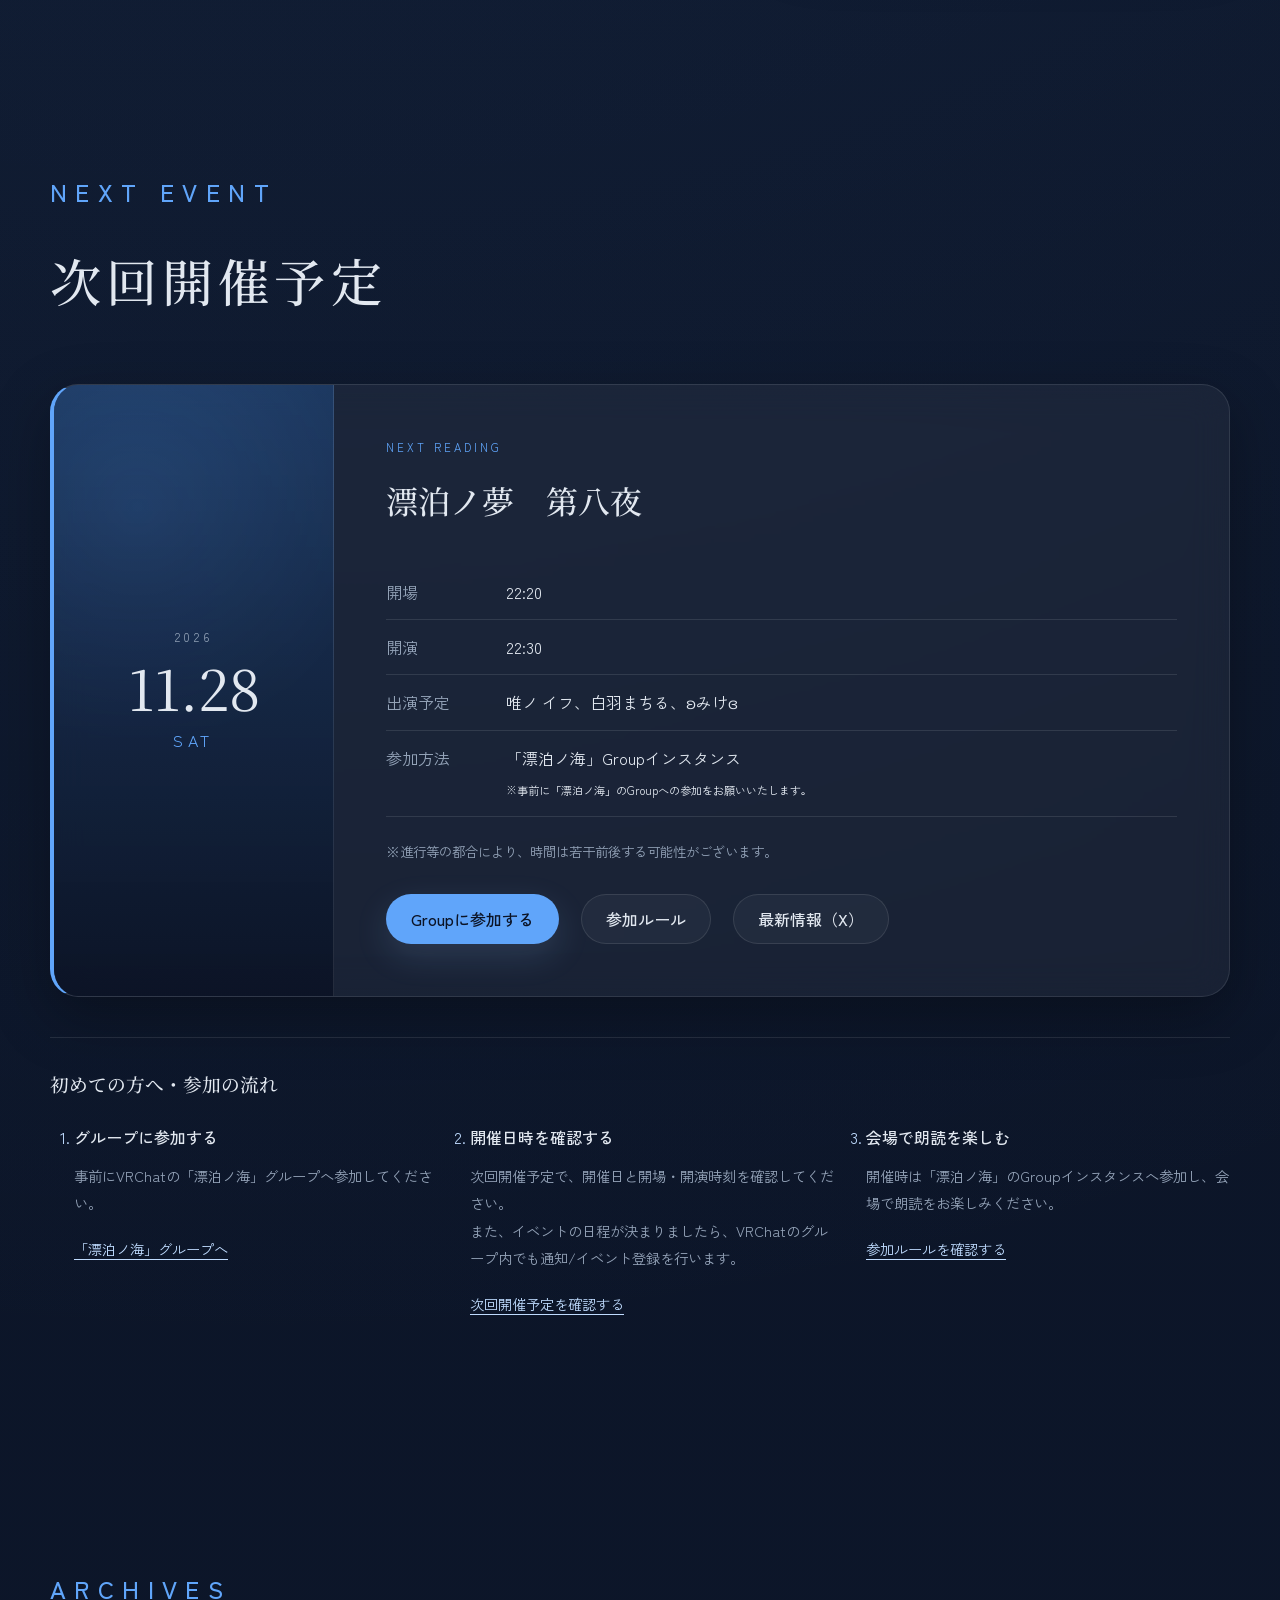
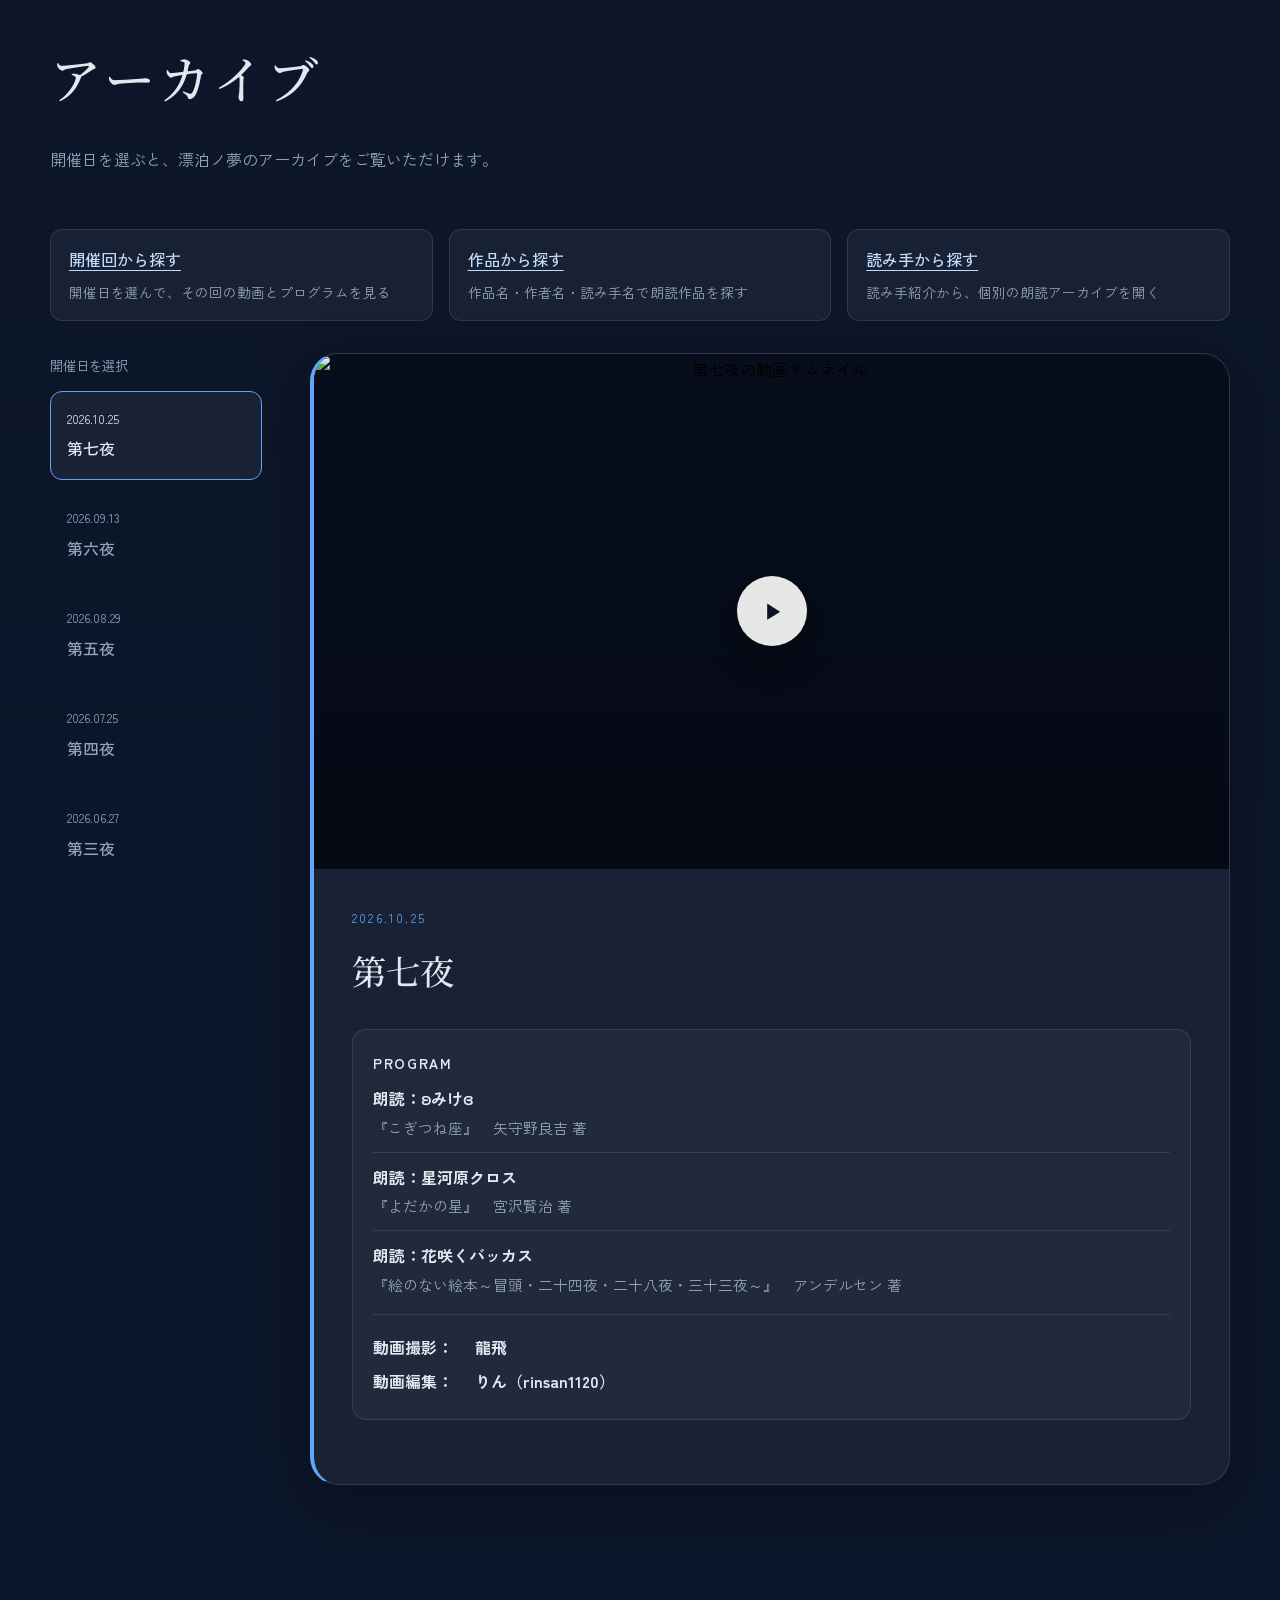
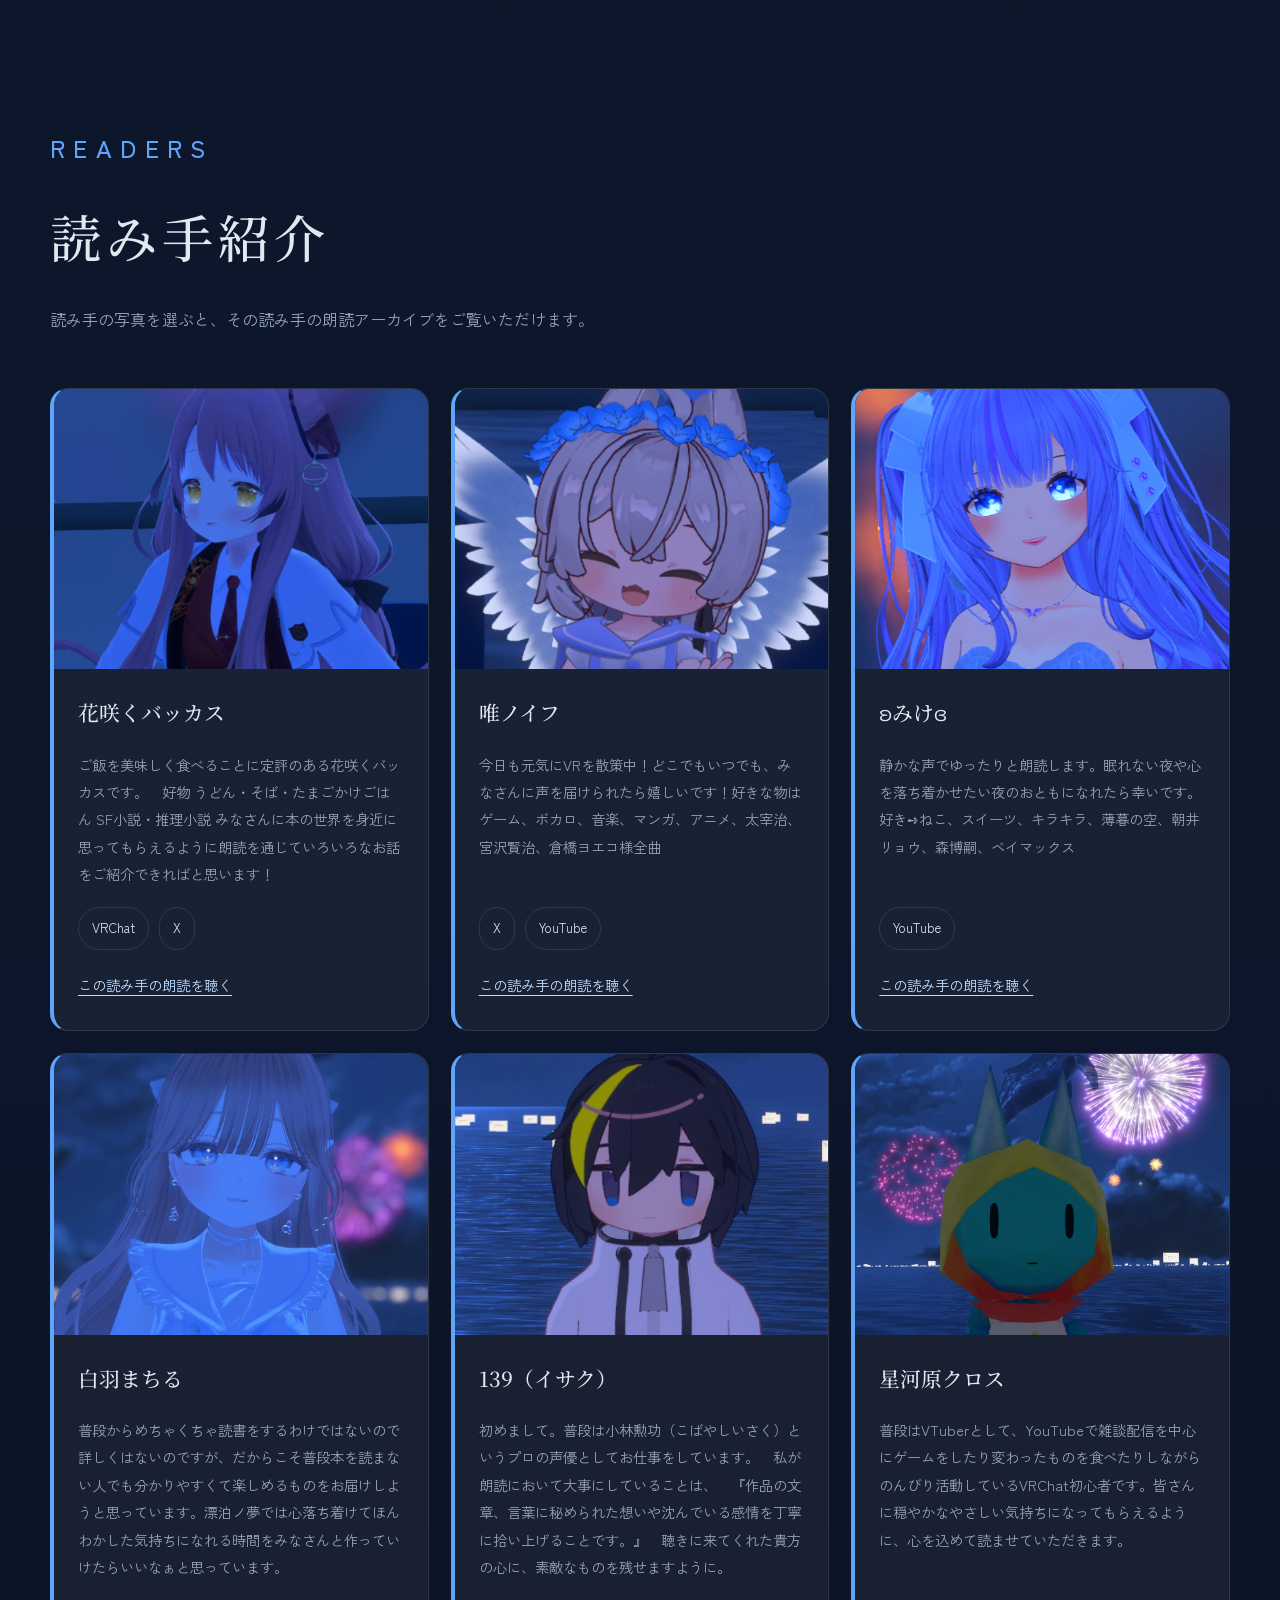
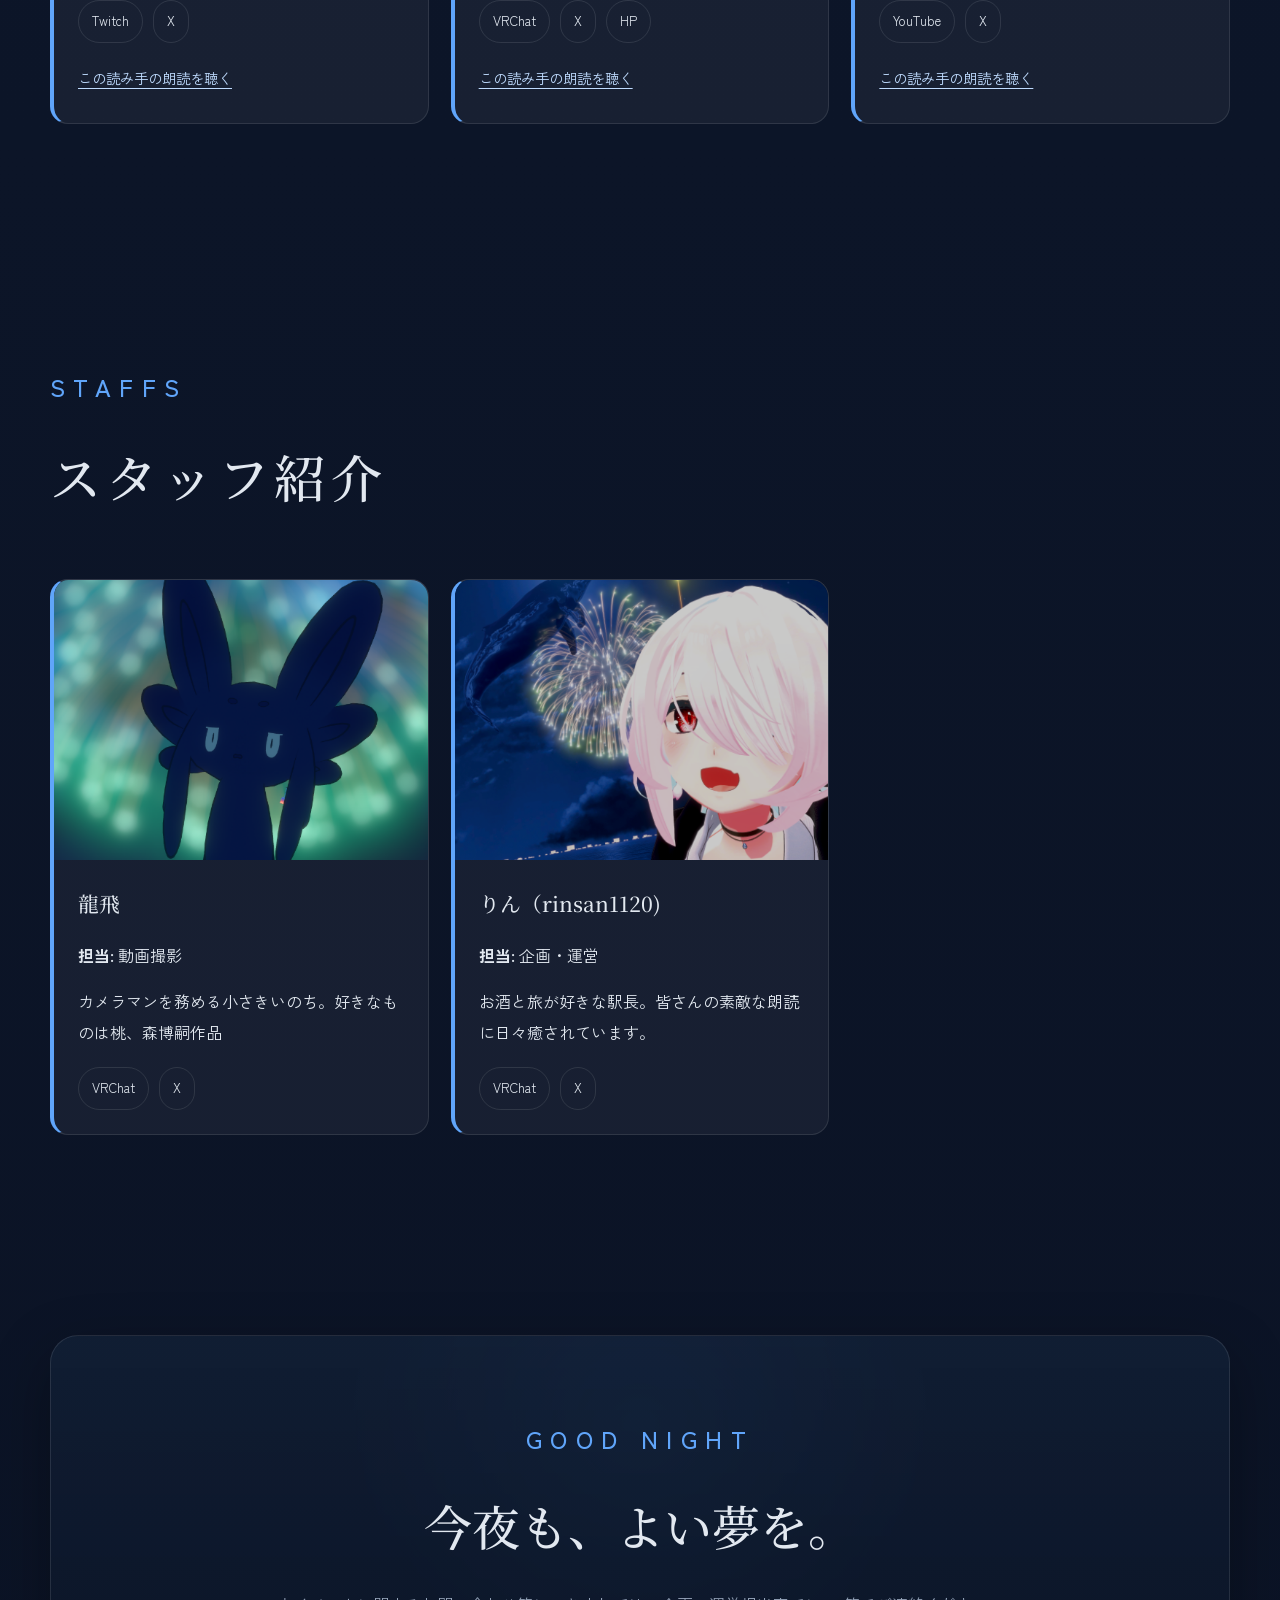
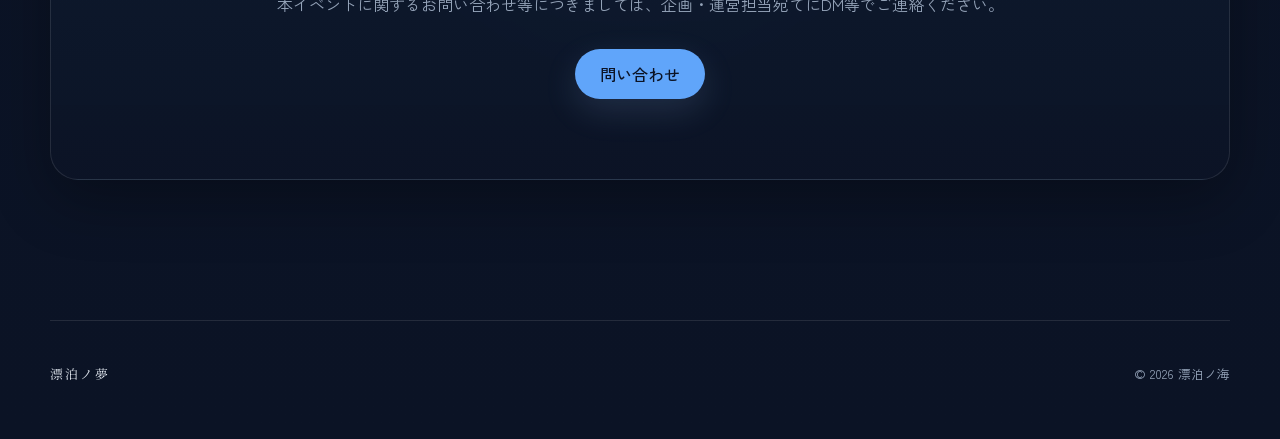
==== commit 9278fe2d: "Update index.html: 問い合わせリンクを公式アカウントへ変更" ====
--- a/index.html
+++ b/index.html
@@ -228,7 +228,7 @@
         </p>
         <a
           class="button button--primary"
-          href="https://x.com/rinsan11201"
+          href="https://x.com/hyohakunoyume"
           target="_blank"
           rel="noopener noreferrer"
         >
